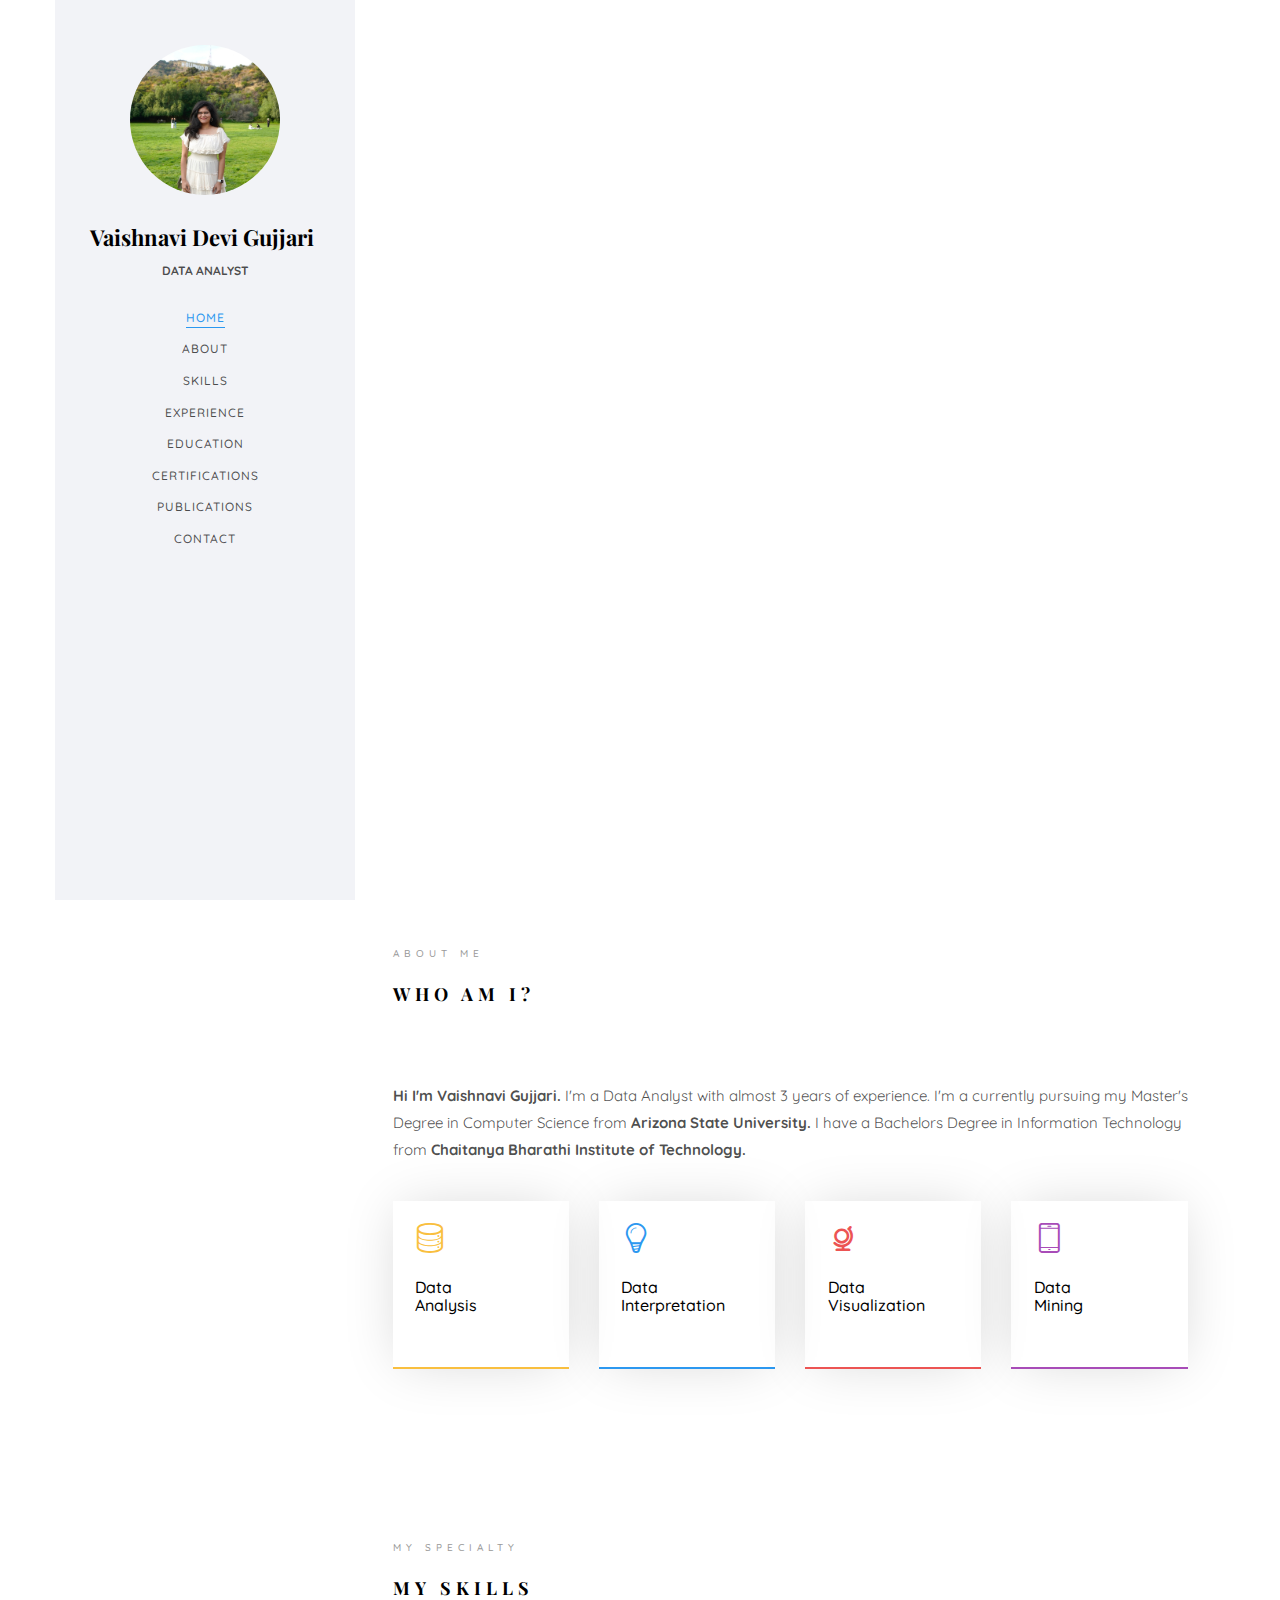
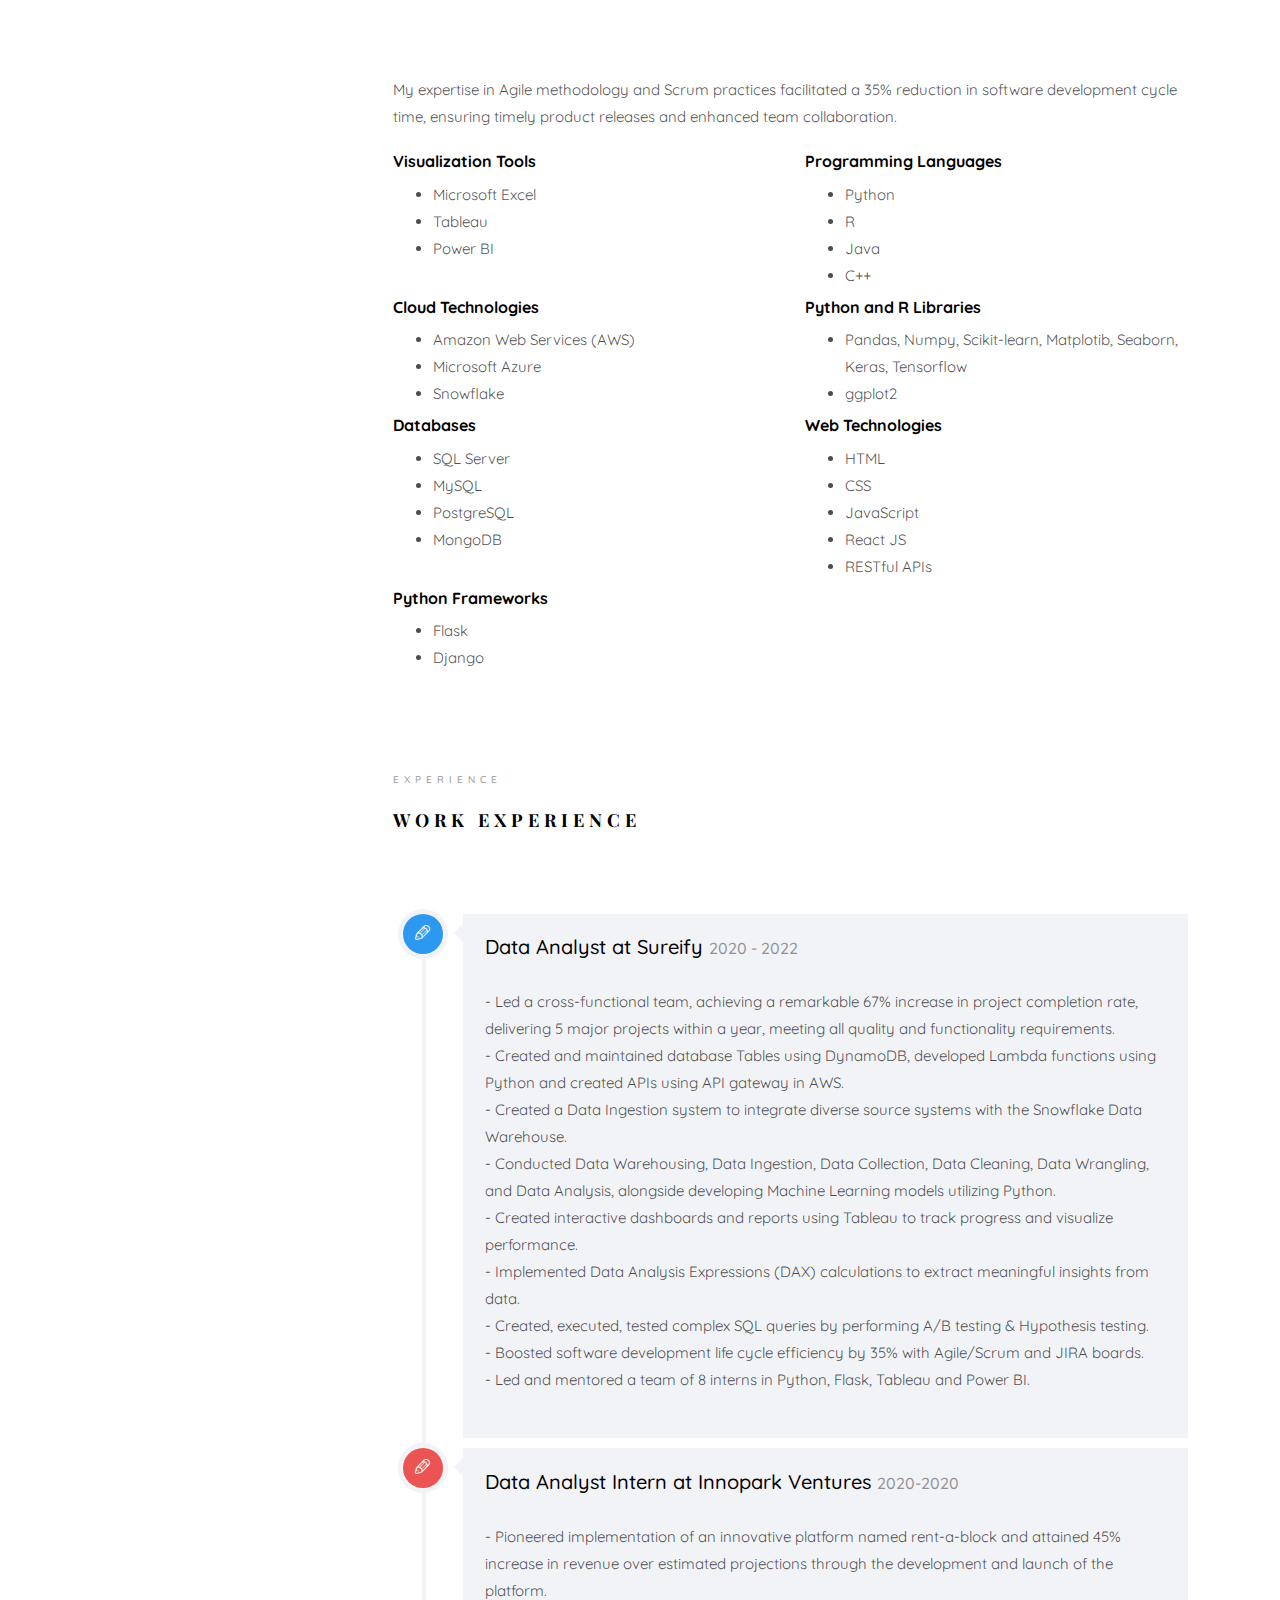
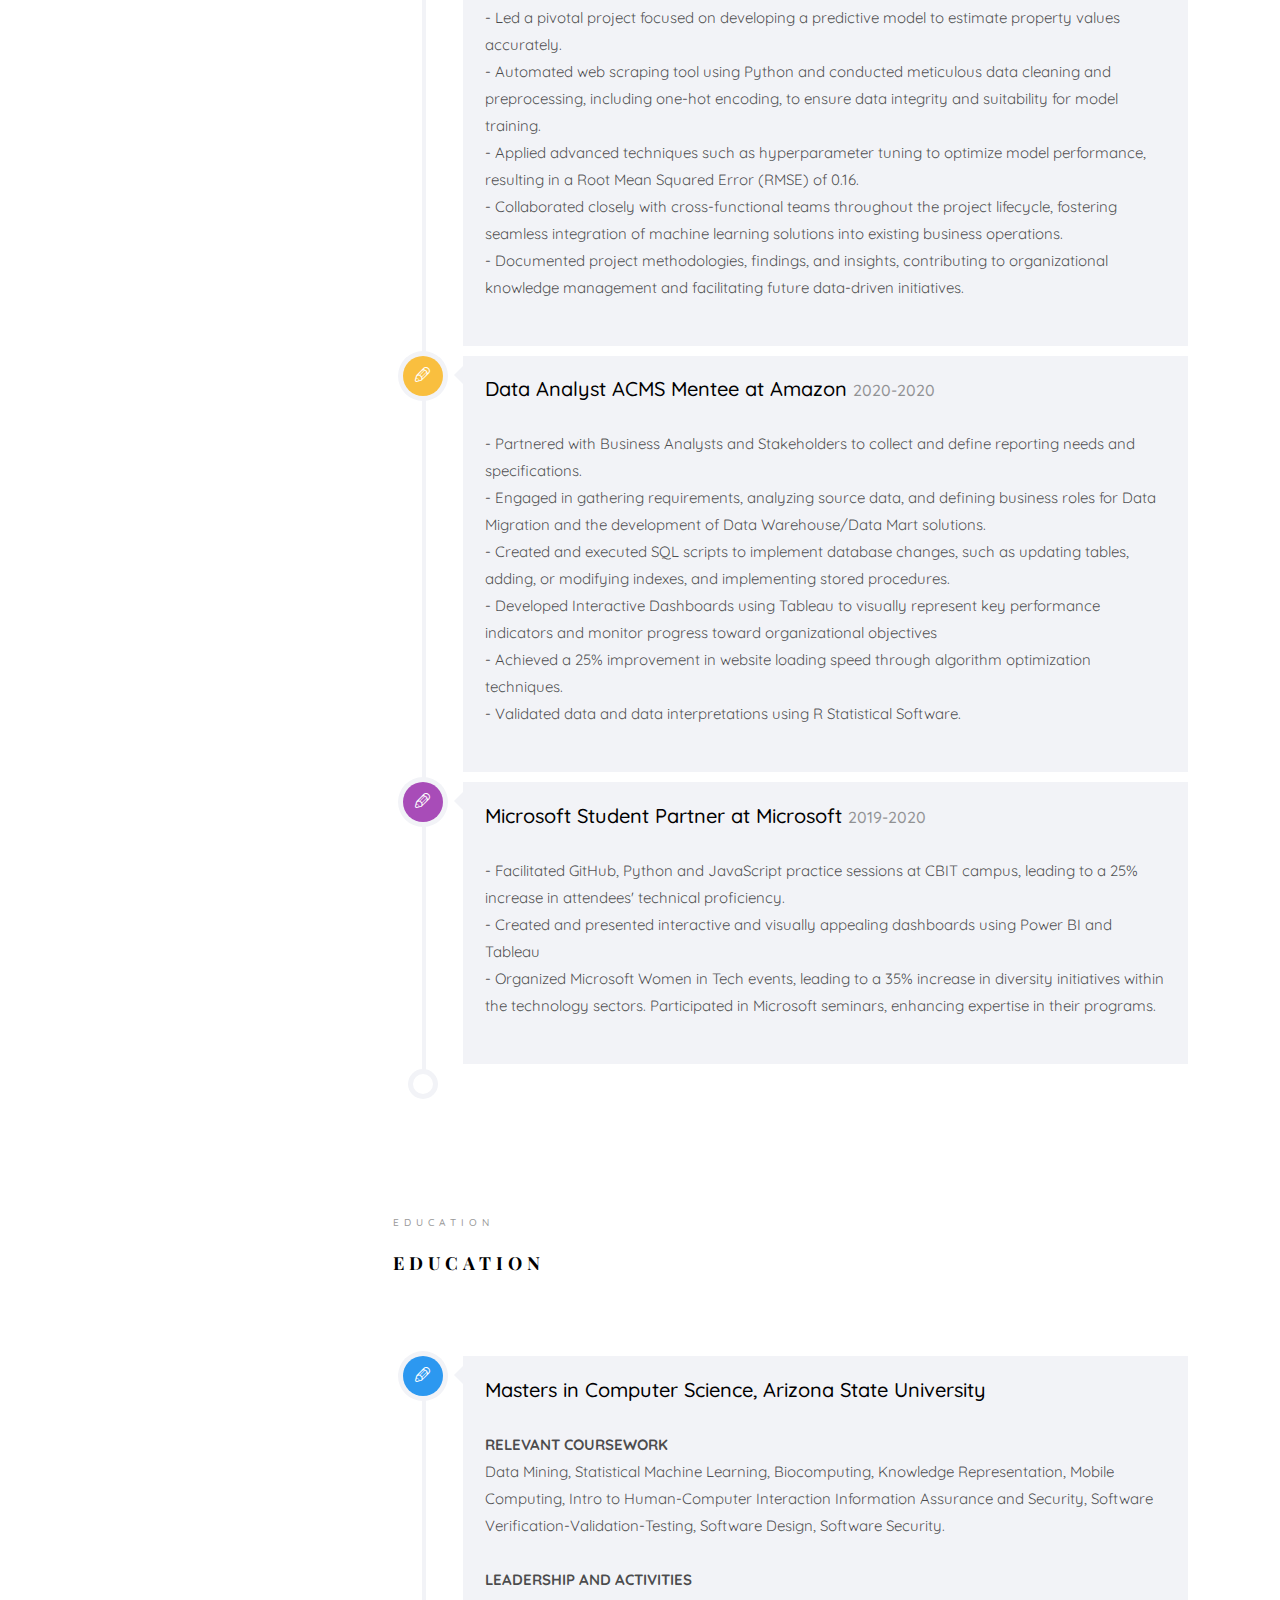
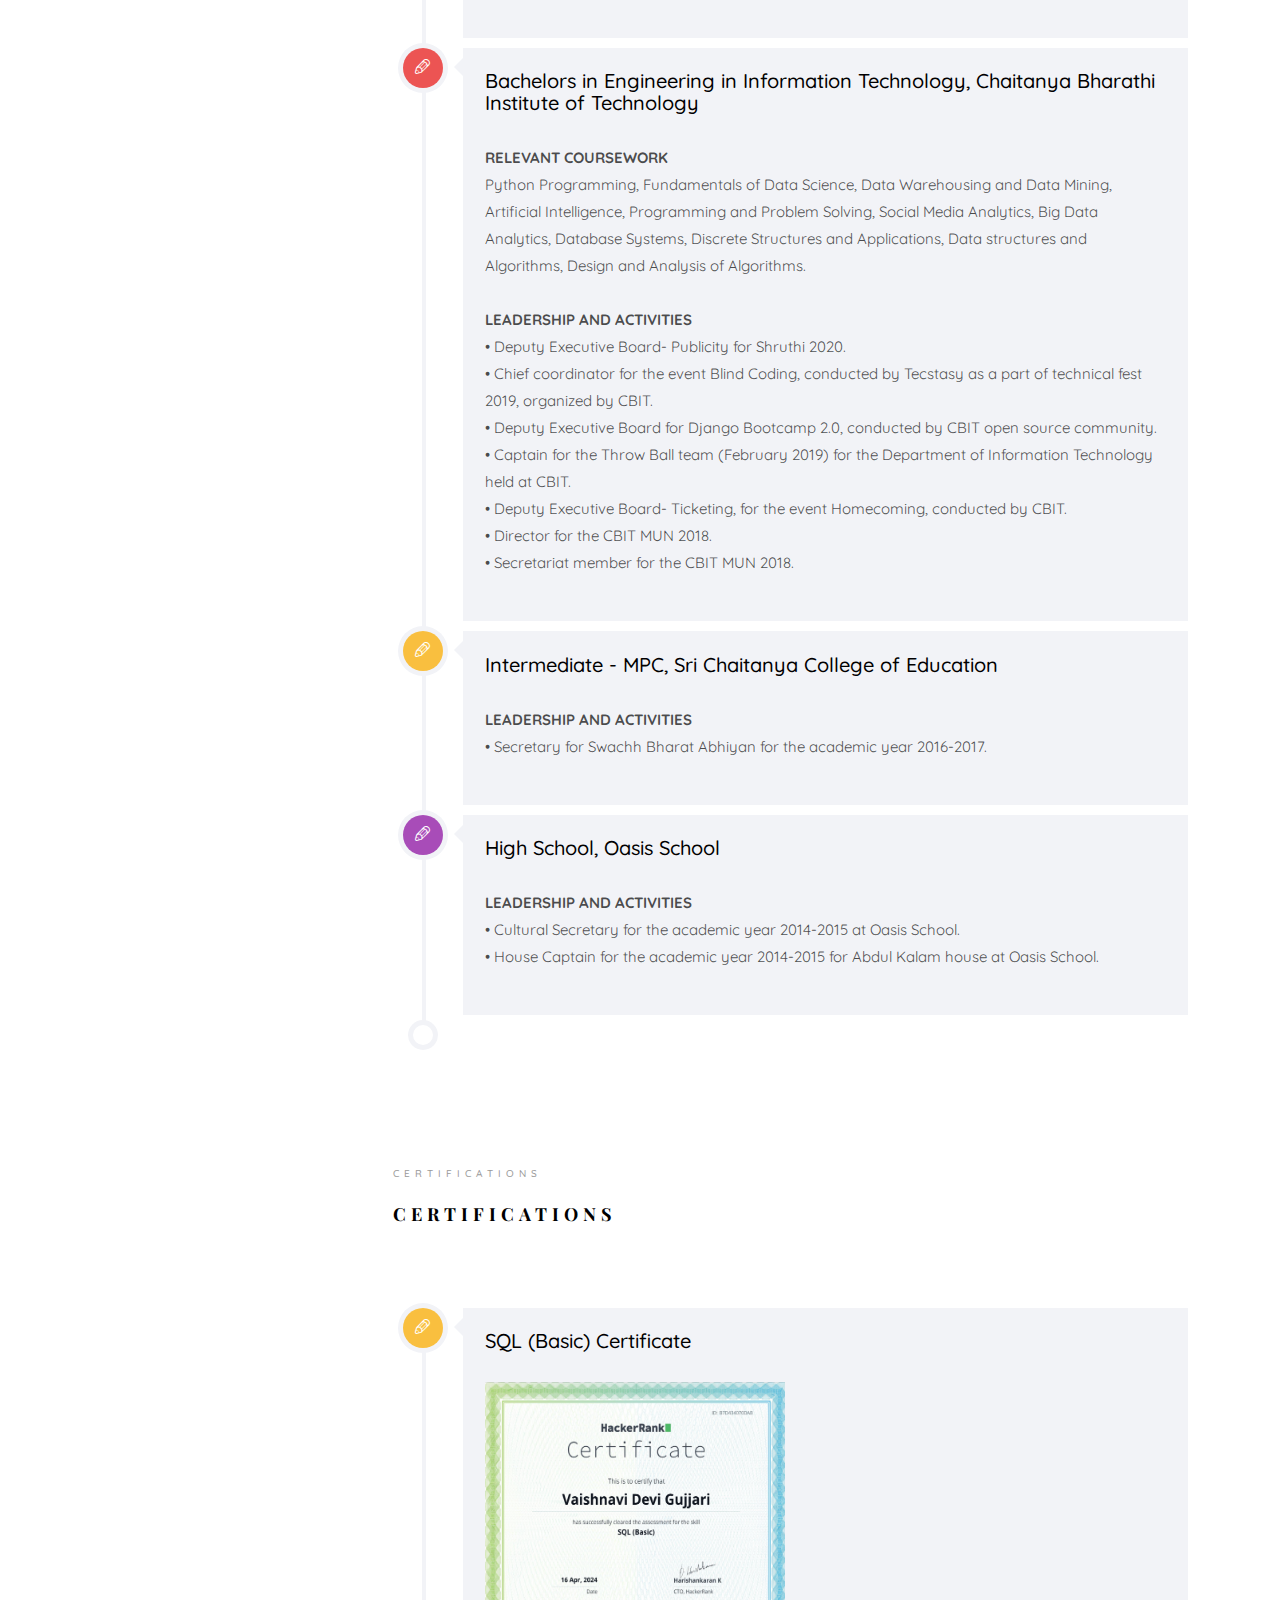
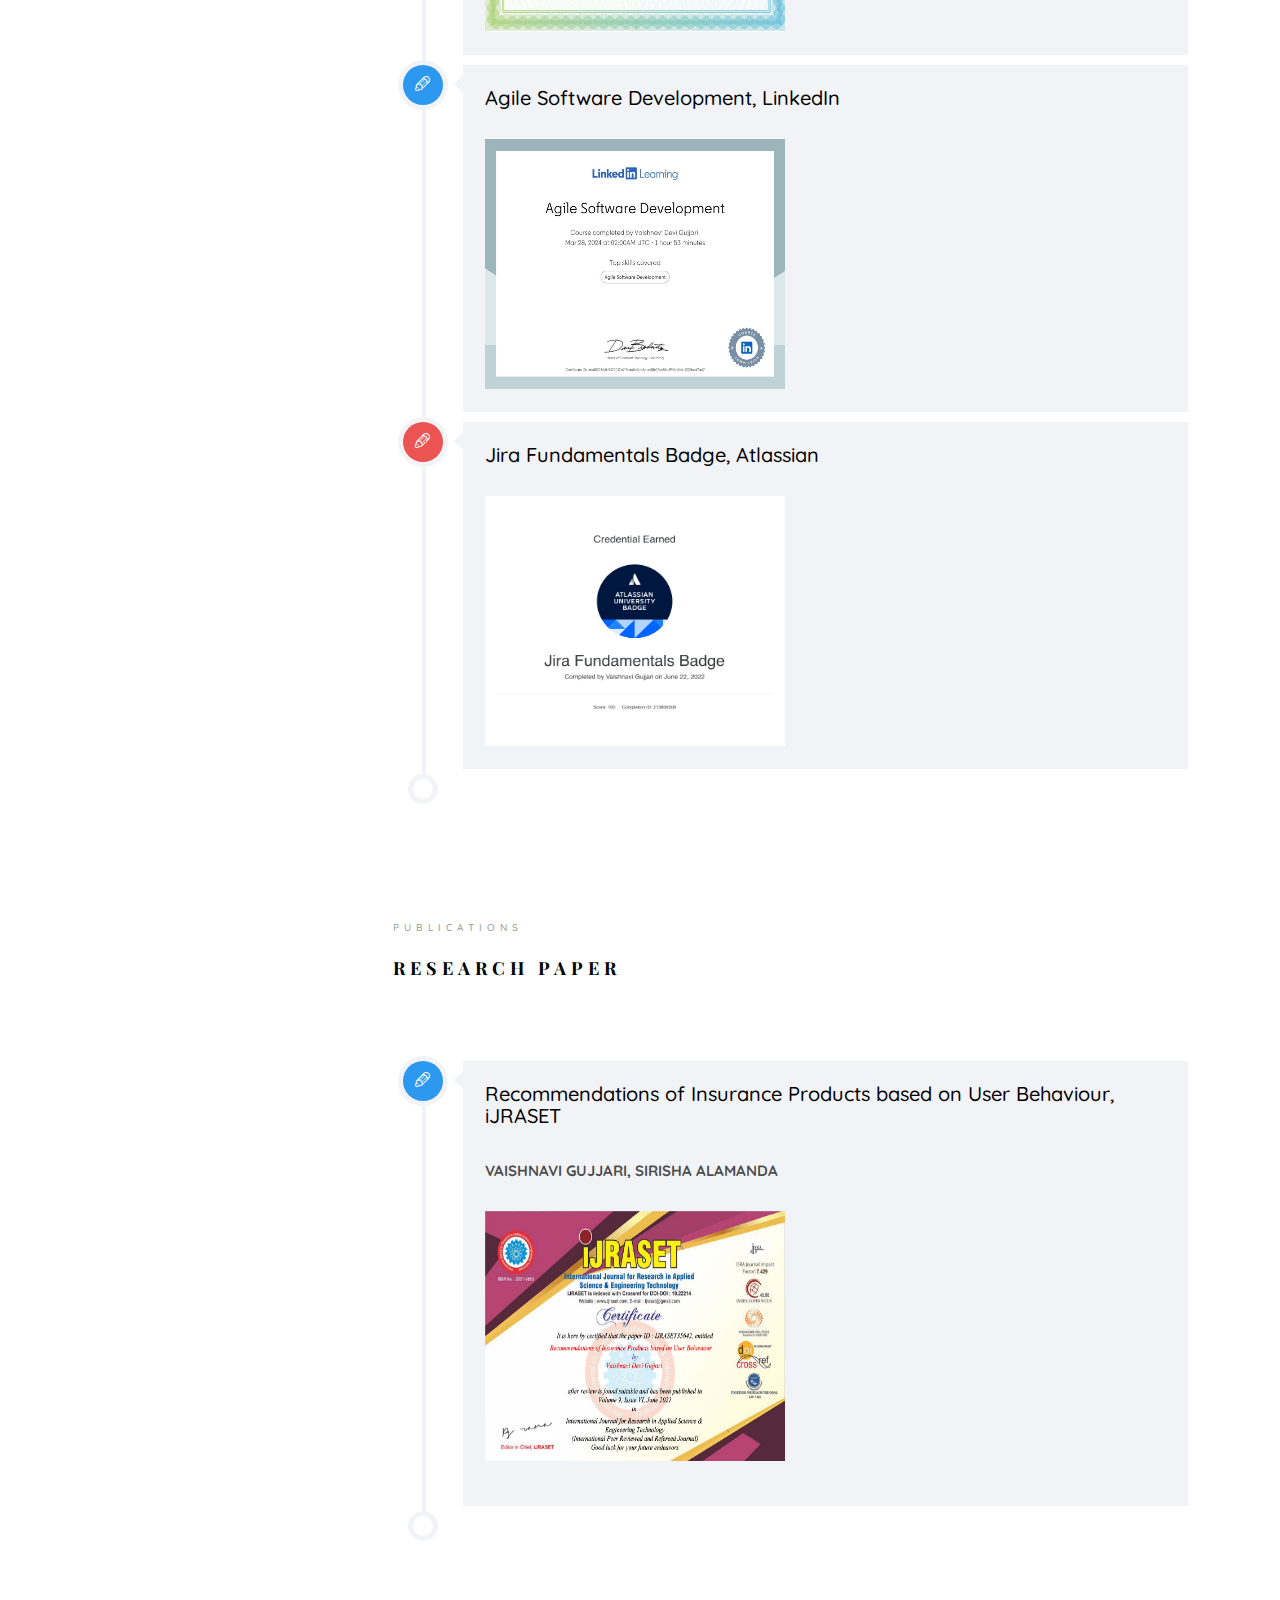
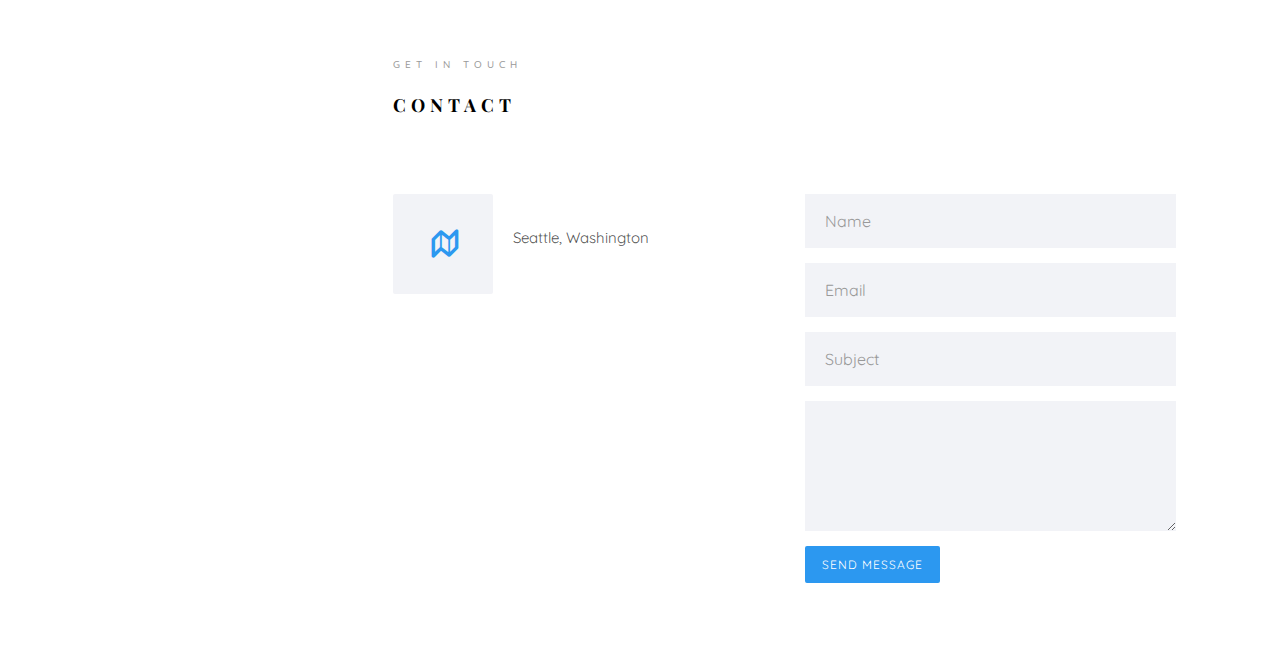
==== templates/index.html @ 1dde28aa "latest commit" ====
<!DOCTYPE HTML>
<html>
	<head>
	<meta charset="utf-8">
	<meta http-equiv="X-UA-Compatible" content="IE=edge">
	<title>Vaishnavi Gujjari</title>
	<meta name="viewport" content="width=device-width, initial-scale=1">
	<meta name="description" content="" />
	<meta name="keywords" content="" />
	<meta name="author" content="" />

  <!-- Facebook and Twitter integration -->
	<meta property="og:title" content=""/>
	<meta property="og:image" content=""/>
	<meta property="og:url" content=""/>
	<meta property="og:site_name" content=""/>
	<meta property="og:description" content=""/>
	<meta name="twitter:title" content="" />
	<meta name="twitter:image" content="" />
	<meta name="twitter:url" content="" />
	<meta name="twitter:card" content="" />

	<!-- Place favicon.ico and apple-touch-icon.png in the root directory -->
	<link rel="shortcut icon" href="favicon.ico">

	<link href="https://fonts.googleapis.com/css?family=Quicksand:300,400,500,700" rel="stylesheet">
	<link href="https://fonts.googleapis.com/css?family=Playfair+Display:400,400i,700" rel="stylesheet">
	
	<!-- Animate.css -->
	<link rel="stylesheet" href="../static/css/animate.css">
	<!-- Icomoon Icon Fonts-->
	<link rel="stylesheet" href="../static/css/icomoon.css">
	<!-- Bootstrap  -->
	<link rel="stylesheet" href="../static/css/bootstrap.css">
	<!-- Flexslider  -->
	<link rel="stylesheet" href="../static/css/flexslider.css">
	<!-- Flaticons  -->
	<link rel="stylesheet" href="../static/fonts/flaticon/font/flaticon.css">
	<!-- Owl Carousel -->
	<link rel="stylesheet" href="../static/css/owl.carousel.min.css">
	<link rel="stylesheet" href="../static/css/owl.theme.default.min.css">
	<!-- Theme style  -->
	<link rel="stylesheet" href="../static/css/style.css">

	<!-- Modernizr JS -->
	<script src="../static/js/modernizr-2.6.2.min.js"></script>
	<!-- FOR IE9 below -->
	<!--[if lt IE 9]>
	<script src="js/respond.min.js"></script>
	<![endif]-->

	</head>

	<body>
	<div id="colorlib-page">
		<div class="container-wrap">
		<a href="#" class="js-colorlib-nav-toggle colorlib-nav-toggle" 
		data-toggle="collapse" data-target="#navbar" aria-expanded="false" 
		aria-controls="navbar"><i></i></a>
		<aside id="colorlib-aside" role="complementary" class="border js-fullheight">
			<div class="text-center">
				<div class="author-img" style="background-image: url(../static/images/about.jpg);"></div>
				<h1 id="colorlib-logo"><a href="index.html">Vaishnavi Devi Gujjari</a></h1>
				<span class="position"><strong>Data Analyst</strong></span>
			</div>
			<nav id="colorlib-main-menu" role="navigation" class="navbar">
				<div id="navbar" class="collapse">
					<ul>
						<li class="active"><a href="#" data-nav-section="home">Home</a></li>
						<li><a href="#" data-nav-section="about">About</a></li>
						<li><a href="#" data-nav-section="skills">Skills</a></li>
						<li><a href="#" data-nav-section="experience">Experience</a></li>
						<li><a href="#" data-nav-section="education">Education</a></li>
						<li><a href="#" data-nav-section="certifications">Certifications</a></li>
						<li><a href="#" data-nav-section="publications">Publications</a></li>
						<!-- <li><a href="#" data-nav-section="work">Work</a></li> -->
						<!-- <li><a href="#" data-nav-section="blog">Blog</a></li> -->
						<li><a href="#" data-nav-section="contact">Contact</a></li>
					</ul>
				</div>
			</nav>

		</aside>

		<div id="colorlib-main">


			<section id="colorlib-hero" class="js-fullheight" data-section="home">				
				<div class="flexslider js-fullheight">
					<ul class="slides">
				   	<li >
				   		<div class="overlay"></div>
				   		<div class="container-fluid">
				   			<div class="row" >
								<div class="col-md-12 col-sm-12 col-xs-12 js-fullheight slider-text">				   				
									<div class="slider-text-inner js-fullheight" >
										<!-- style="background-image: url(../static/images/img_bg_1.jpg);" -->
					   					<div class="desc" >
						   					<h1>Hi, I'm Vaishnavi</h1>
						   					<h2>Agile Enthusiast | Proficient in Python & JavaScript Libraries | 
												Masters student in Computer Science | Data Analyst | 
												Business Analyst | Data Engineer
											</h2>
											<p>
												<a href="../static/file/Vaishnavi D Gujjari.pdf" 
												download="../static/file/Vaishnavi D Gujjari.pdf" 
												class="btn btn-primary btn-learn">
												Download CV 
												<i class="icon-download4">
												</i>
											</a>
										</p>
									</div>
					   			</div>
					   		</div>
					   	</div>
				   		</div>
				   	</li>
				  	</ul>
			  	</div>
			</section>


			<section class="colorlib-about" data-section="about">
				<div class="colorlib-narrow-content">
					<div class="row">
						<div class="col-md-12">
							<div class="row row-bottom-padded-sm">
								<div class="col-md-12">
									<div class="about-desc">
										<span class="heading-meta">About Me</span>
										<h2 class="colorlib-heading">Who Am I?</h2>
										<p><strong>Hi I'm Vaishnavi Gujjari.</strong> 
											I'm a Data Analyst with almost 3 years of experience. I'm a currently pursuing my
											Master's Degree in Computer Science from <strong>Arizona State University.</strong>
											I have a Bachelors Degree in Information Technology from 
											<strong>Chaitanya Bharathi Institute of Technology.</strong>
										</p>
										<p>
											
										</p>
									</div>
								</div>
							</div>
							<div class="row">
								<div class="col-md-3  ">
									<div class="services color-3">
										<span class="icon2"><i class="icon-data"></i></span>
										<h3>Data <br/>Analysis</h3>
									</div>
								</div>
								<div class="col-md-3  " >
									<div class="services color-1">
										<span class="icon2"><i class="icon-bulb"></i></span>
										<h3>Data Interpretation</h3>
									</div>
								</div>
								<div class="col-md-3  ">
									<div class="services color-2">
										<span class="icon2"><i class="icon-globe-outline"></i></span>
										<h3>Data Visualization</h3>
									</div>
								</div>
								<div class="col-md-3  ">
									<div class="services color-4">
										<span class="icon2"><i class="icon-phone3"></i></span>
										<h3>Data <br/> Mining</h3>
									</div>
								</div>
							</div>
						</div>
					</div>
				</div>
			</section>


			<!-- <section class="colorlib-services" data-section="services">
				<div class="colorlib-narrow-content">
					<div class="row">
						<div class="col-md-6 col-md-offset-3 col-md-pull-3  " >
							<span class="heading-meta">What I do?</span>
							<h2 class="colorlib-heading">Exploring my expertise</h2>
						</div>
					</div>
					<div class="row row-pt-md">
						<div class="col-md-4 text-center  ">
							<div class="services color-1">
								<span class="icon">
									<i class="icon-bulb"></i>
								</span>
								<div class="desc">
									<h3>Innovative Ideas</h3>
									<p>Separated they live in Bookmarksgrove right at the coast of the Semantics</p>
								</div>
							</div>
						</div>
						<div class="col-md-4 text-center  ">
							<div class="services color-2">
								<span class="icon">
									<i class="icon-data"></i>
								</span>
								<div class="desc">
									<h3>Software</h3>
									<p>Separated they live in Bookmarksgrove right at the coast of the Semantics</p>
								</div>
							</div>
						</div>
						<div class="col-md-4 text-center  ">
							<div class="services color-3">
								<span class="icon">
									<i class="icon-phone3"></i>
								</span>
								<div class="desc">
									<h3>Application</h3>
									<p>Separated they live in Bookmarksgrove right at the coast of the Semantics</p>
								</div>
							</div>
						</div>
						<div class="col-md-4 text-center  ">
							<div class="services color-4">
								<span class="icon">
									<i class="icon-layers2"></i>
								</span>
								<div class="desc">
									<h3>Graphic Design</h3>
									<p>Separated they live in Bookmarksgrove right at the coast of the Semantics</p>
								</div>
							</div>
						</div>
						<div class="col-md-4 text-center  ">
							<div class="services color-5">
								<span class="icon">
									<i class="icon-data"></i>
								</span>
								<div class="desc">
									<h3>Software</h3>
									<p>Separated they live in Bookmarksgrove right at the coast of the Semantics</p>
								</div>
							</div>
						</div>
						<div class="col-md-4 text-center  ">
							<div class="services color-6">
								<span class="icon">
									<i class="icon-phone3"></i>
								</span>
								<div class="desc">
									<h3>Application</h3>
									<p>Separated they live in Bookmarksgrove right at the coast of the Semantics</p>
								</div>
							</div>
						</div>
					</div>
				</div>
			</section> -->


			<section class="colorlib-skills" data-section="skills">
				<div class="colorlib-narrow-content">
					<div class="row">
						<div class="col-md-6 col-md-offset-3 col-md-pull-3  " >
							<span class="heading-meta">My Specialty</span>
							<h2 class="colorlib-heading  ">My Skills</h2>
						</div>
					</div>
					<div class="row">
						<div class="col-md-12  " >
							<p>
								My expertise in Agile methodology and Scrum practices facilitated a 35% 
								reduction in software development cycle time, ensuring timely product 
								releases and enhanced team collaboration.
							</p>
						</div>
						<div class="col-md-6  " >
							<div class="progress-wrap">
								<h3><strong>Visualization Tools</strong></h3>
								<ul>
									<li>Microsoft Excel</li>
									<li>Tableau</li>
									<li>Power BI</li>
								</ul>
							</div>
						</div>
						<div class="col-md-6  " >
							<div class="progress-wrap">
								<h3><strong>Programming Languages</strong></h3>
								<ul>
									<li>Python</li>
									<li>R</li>
									<li>Java</li>
									<li>C++</li>
								</ul>
							</div>
						</div>
						<div class="col-md-6  ">
							<div class="progress-wrap">
								<h3><strong>Cloud Technologies</strong></h3>
								<ul>
									<li>Amazon Web Services (AWS)</li>
									<li>Microsoft Azure</li>
									<li>Snowflake</li>
								</ul>
							</div>
						</div>
						<div class="col-md-6  " >
							<div class="progress-wrap">
								<h3><strong>Python and R Libraries</strong></h3>
								<ul>
									<li>Pandas, Numpy, Scikit-learn, Matplotib, Seaborn, Keras, Tensorflow</li>
									<li>ggplot2</li>
								</ul>
							</div>
						</div>
						<div class="col-md-6  " >
							<div class="progress-wrap">
								<h3><strong>Databases</strong></h3>
								<ul>
									<li>SQL Server</li>
									<li>MySQL</li>
									<li>PostgreSQL</li>
									<li>MongoDB</li>
								</ul>
							</div>
						</div>
						
						<div class="col-md-6  " >
							<div class="progress-wrap">
								<h3><strong>Web Technologies</strong></h3>
								<ul>
									<li>HTML</li>
									<li>CSS</li>
									<li>JavaScript</li>
									<li>React JS</li>
									<li>RESTful APIs</li>
								</ul>
							</div>
						</div>
						<div class="col-md-6  " >
							<div class="progress-wrap">
								<h3><strong>Python Frameworks</strong></h3>
								<ul>
									<li>Flask</li>
									<li>Django</li>
								</ul>
							</div>
						</div>
					</div>
				</div>
			</section>

			<!-- Accordian Education -->
			<!-- <section class="colorlib-education" data-section="education">
				<div class="colorlib-narrow-content">
					<div class="row">
						<div class="col-md-6 col-md-offset-3 col-md-pull-3  " >
							<span class="heading-meta">Education</span>
							<h2 class="colorlib-heading  ">Education</h2>
						</div>
					</div>
					<div class="row">
						<div class="col-md-12  " >
							<div class="fancy-collapse-panel">
								<div class="panel-group" id="accordion" role="tablist" aria-multiselectable="true">
									<div class="panel panel-default">
									    <div class="panel-heading" role="tab" id="headingOne">
									        <h4 class="panel-title">
									            <a data-toggle="collapse" data-parent="#accordion" 
												href="#collapseOne" aria-expanded="true" 
												aria-controls="collapseOne">
												<strong>
													Master Degree in Computer Science 
													
												</strong>
									            </a>
									        </h4>
									    </div>
									    <div id="collapseOne" class="panel-collapse collapse in" 
										role="tabpanel" aria-labelledby="headingOne">
									         <div class="panel-body">
												<h4>Arizona State University</h4>
									            <div class="row">
													
										      		<div class="col-md-6">
										      			<p>
															Relevant Coursework:
															Data Mining, Statistical Machine Learning, Biocomputing, 
															Knowledge Representation, Mobile Computing, Intro to Human-Computer 
															Interaction Information Assurance and Security, Software 
															Verification-Validation-Testing Software Design, Software Security.
														</p>
										      		</div>
										      		<div class="col-md-6">
										      			<p>
															Separated they live in Bookmarksgrove right at 
															the coast of the Semantics, a large language ocean.
														</p>
										      		</div>
										      	</div>
									         </div>
									    </div>
									</div>
									<div class="panel panel-default">
									    <div class="panel-heading" role="tab" id="headingTwo">
									        <h4 class="panel-title">
									            <a class="collapsed" data-toggle="collapse" 
												data-parent="#accordion" href="#collapseTwo"
												 aria-expanded="false" aria-controls="collapseTwo">
												 Bachelor Degree of Computer Science
									            </a>
									        </h4>
									    </div>
									    <div id="collapseTwo" class="panel-collapse collapse" 
										role="tabpanel" aria-labelledby="headingTwo">
									        <div class="panel-body">
									            <p>Far far away, behind the word <strong>mountains</strong>, 
													far from the countries Vokalia and Consonantia, there live 
													the blind texts. Separated they live in Bookmarksgrove right 
													at the coast of the Semantics, a large language ocean.
												</p>
													<ul>
														<li>Separated they live in Bookmarksgrove right</li>
														<li>Separated they live in Bookmarksgrove right</li>
													</ul>
									        </div>
									    </div>
									</div>
									<div class="panel panel-default">
									    <div class="panel-heading" role="tab" id="headingThree">
									        <h4 class="panel-title">
									            <a class="collapsed" data-toggle="collapse" data-parent="#accordion" href="#collapseThree" aria-expanded="false" aria-controls="collapseThree">Diploma in Information Technology
									            </a>
									        </h4>
									    </div>
									    <div id="collapseThree" class="panel-collapse collapse" role="tabpanel" aria-labelledby="headingThree">
									        <div class="panel-body">
									            <p>Far far away, behind the word <strong>mountains</strong>, far from the countries Vokalia and Consonantia, there live the blind texts. Separated they live in Bookmarksgrove right at the coast of the Semantics, a large language ocean.</p>	
									        </div>
									    </div>
									</div>

									<div class="panel panel-default">
									    <div class="panel-heading" role="tab" id="headingFour">
									        <h4 class="panel-title">
									            <a class="collapsed" data-toggle="collapse" data-parent="#accordion" href="#collapseFour" aria-expanded="false" aria-controls="collapseFour">Diploma in Information Technology
									            </a>
									        </h4>
									    </div>
									    <div id="collapseFour" class="panel-collapse collapse" role="tabpanel" aria-labelledby="headingFour">
									        <div class="panel-body">
									            <p>Far far away, behind the word <strong>mountains</strong>, far from the countries Vokalia and Consonantia, there live the blind texts. Separated they live in Bookmarksgrove right at the coast of the Semantics, a large language ocean.</p>	
									        </div>
									    </div>
									</div>

									<div class="panel panel-default">
									    <div class="panel-heading" role="tab" id="headingFive">
									        <h4 class="panel-title">
									            <a class="collapsed" data-toggle="collapse" data-parent="#accordion" href="#collapseFive" aria-expanded="false" aria-controls="collapseFive">High School Secondary Education
									            </a>
									        </h4>
									    </div>
									    <div id="collapseFive" class="panel-collapse collapse" role="tabpanel" aria-labelledby="headingFive">
									        <div class="panel-body">
									            <p>Far far away, behind the word <strong>mountains</strong>, far from the countries Vokalia and Consonantia, there live the blind texts. Separated they live in Bookmarksgrove right at the coast of the Semantics, a large language ocean.</p>	
									        </div>
									    </div>
									</div>
								</div>
							</div>
						</div>
					</div>
				</div>
			</section> -->

			<section class="colorlib-experience" data-section="experience">
				<div class="colorlib-narrow-content">
					<div class="row">
						<div class="col-md-6 col-md-offset-3 col-md-pull-3  " >
							<span class="heading-meta">Experience</span>
							<h2 class="colorlib-heading  ">Work Experience</h2>
						</div>
					</div>
					<div class="row">
						<div class="col-md-12">
				         <div class="timeline-centered">
					         <article class="timeline-entry  " >
					            <div class="timeline-entry-inner">

					               <div class="timeline-icon color-1">
					                  <i class="icon-pen2"></i>
					               </div>

					               <div class="timeline-label">
					                  <h2>Data Analyst at Sureify <span>2020 - 2022</span></h2>
									  <p>
										-	Led a cross-functional team, achieving a remarkable 67% increase in 
										project completion rate, delivering 5 major projects within a year, meeting 
										all quality and functionality requirements.
										<br/>
										-	Created and maintained database Tables using DynamoDB, developed Lambda 
										functions using Python and created APIs using API gateway in AWS.
										<br/>
										-	Created a Data Ingestion system to integrate diverse source systems with 
										the Snowflake Data Warehouse.
										<br/>
										-	Conducted Data Warehousing, Data Ingestion, Data Collection, Data Cleaning, 
										Data Wrangling, and Data Analysis, alongside developing Machine Learning models 
										utilizing Python.
										<br/>
										-	Created interactive dashboards and reports using Tableau to track progress 
										and visualize performance.
										<br/>
										-	Implemented Data Analysis Expressions (DAX) calculations to extract meaningful insights from data.
										<br/>
										-	Created, executed, tested complex SQL queries by performing A/B testing & Hypothesis testing.
										<br/>
										-	Boosted software development life cycle efficiency by 35% with Agile/Scrum and 
										JIRA boards.
										<br/>
										-	Led and mentored a team of 8 interns in Python, Flask, Tableau and Power BI. 

									  </p>
					               </div>
					            </div>
					         </article>


					         <article class="timeline-entry  " >
					            <div class="timeline-entry-inner">
					               <div class="timeline-icon color-2">
					                  <i class="icon-pen2"></i>
					               </div>
					               <div class="timeline-label">
					               	<h2>Data Analyst Intern at Innopark Ventures <span>2020-2020</span></h2>
									<p>
										-	Pioneered implementation of an innovative platform named rent-a-block and 
										attained 45% increase in revenue over estimated projections through the development 
										and launch of the platform.
										<br/>
										-	Led a pivotal project focused on developing a predictive model to estimate 
										property values accurately. 
										<br/>
										-	Automated web scraping tool using Python and conducted meticulous data cleaning 
										and preprocessing, including one-hot encoding, to ensure data integrity and 
										suitability for model training.
										<br/>
										-	Applied advanced techniques such as hyperparameter tuning to optimize model 
										performance, resulting in a Root Mean Squared Error (RMSE) of 0.16.
										<br/>
										-	Collaborated closely with cross-functional teams throughout the project 
										lifecycle, fostering seamless integration of machine learning solutions into 
										existing business operations.
										<br/>
										-	Documented project methodologies, findings, and insights, contributing to 
										organizational knowledge management and facilitating future data-driven initiatives.										
									</p>					               
									</div>
					            </div>
					         </article>

					         <article class="timeline-entry  " >
					            <div class="timeline-entry-inner">
					               <div class="timeline-icon color-3">
					                  <i class="icon-pen2"></i>
					               </div>
					               <div class="timeline-label">
					               	<h2>Data Analyst ACMS Mentee at Amazon <span>2020-2020</span></h2>
					               <p>
									-	Partnered with Business Analysts and Stakeholders to collect and define 
									reporting needs and specifications.
									<br/>
									-	Engaged in gathering requirements, analyzing source data, and defining 
									business roles for Data Migration and the development of Data Warehouse/Data 
									Mart solutions.
									<br/>
									-	Created and executed SQL scripts to implement database changes, such as 
									updating tables, adding, or modifying indexes, and implementing stored 
									procedures.
									<br/>
									-	Developed Interactive Dashboards using Tableau to visually represent key 
									performance indicators and monitor progress toward organizational objectives
									<br/>
									-	Achieved a 25% improvement in website loading speed through algorithm 
									optimization techniques.
									<br/>
									-	Validated data and data interpretations using R Statistical Software.									
								   </p>
									</div>
					            </div>
					         </article>

					         <article class="timeline-entry  " >
					            <div class="timeline-entry-inner">
					               <div class="timeline-icon color-4">
					                  <i class="icon-pen2"></i>
					               </div>
					               <div class="timeline-label">
					               	<h2>Microsoft Student Partner at Microsoft <span>2019-2020</span></h2>
									<p>
										-	Facilitated GitHub, Python and JavaScript practice sessions at CBIT campus, leading to a 25% increase in attendees' technical proficiency. 
										<br/>
										-	Created and presented interactive and visually appealing dashboards using Power BI and Tableau
										<br/>
										-	Organized Microsoft Women in Tech events, leading to a 35% increase in diversity initiatives within the technology sectors.  Participated in Microsoft seminars, enhancing expertise in their programs.

									</p>
								</div>
					            </div>
					         </article>

					         <!-- <article class="timeline-entry  " >
					            <div class="timeline-entry-inner">
					               <div class="timeline-icon color-5">
					                  <i class="icon-pen2"></i>
					               </div>
					               <div class="timeline-label">
					               	<h2><a href="#">UI/UX Designer at Envato</a> <span>2017-2018</span></h2>
					                  <p>Even the all-powerful Pointing has no control about the blind texts it is an almost unorthographic life One day however a small line of blind text by the name of Lorem Ipsum decided to leave for the far World of Grammar.</p>
					               </div>
					            </div>
					         </article> -->

					         <article class="timeline-entry begin  " >
					            <div class="timeline-entry-inner">
					               <div class="timeline-icon color-none">
					               </div>
					            </div>
					         </article>
					      </div>
					   </div>
				   </div>
				</div>
			</section>


			<section class="colorlib-experience" data-section="education">
				<div class="colorlib-narrow-content">
					<div class="row">
						<div class="col-md-6 col-md-offset-3 col-md-pull-3  " >
							<span class="heading-meta">Education</span>
							<h2 class="colorlib-heading  ">Education</h2>
						</div>
					</div>
					<div class="row">
						<div class="col-md-12">
				         <div class="timeline-centered">
					         <article class="timeline-entry  " >
					            <div class="timeline-entry-inner">

					               <div class="timeline-icon color-1">
					                  <i class="icon-pen2"></i>
					               </div>

					               <div class="timeline-label">
					                  <h2>Masters in Computer Science, Arizona State University</h2>
					                  <p>
										<strong>RELEVANT COURSEWORK</strong>
										<br/>
										Data Mining, Statistical Machine Learning, Biocomputing, 
										Knowledge Representation, Mobile Computing, Intro to Human-Computer Interaction 
										Information Assurance and Security, Software Verification-Validation-Testing, 
										Software Design, Software Security.
										<br/>
										<br/>
										<strong>LEADERSHIP AND ACTIVITIES</strong>
										<br/>
									  </p>
					               </div>
					            </div>
					         </article>


					         <article class="timeline-entry  ">
					            <div class="timeline-entry-inner">
					               <div class="timeline-icon color-2">
					                  <i class="icon-pen2"></i>
					               </div>
					               <div class="timeline-label">
					               	<h2>Bachelors in Engineering in Information Technology, Chaitanya Bharathi Institute of Technology</h2>
					                  <p>
										<strong>RELEVANT COURSEWORK</strong>
										<br/>
										Python Programming, Fundamentals of Data Science, Data Warehousing and Data Mining, 
										Artificial Intelligence, Programming and Problem Solving, Social Media Analytics, 
										Big Data Analytics, Database Systems, Discrete Structures and Applications, 
										Data structures and Algorithms, Design and Analysis of Algorithms.
										<br/><br/>
										<strong>LEADERSHIP AND ACTIVITIES</strong>
										<br/>
										• Deputy Executive Board- Publicity for Shruthi 2020.
										<br/>
										• Chief coordinator for the event Blind Coding, conducted by Tecstasy as a part of technical fest 2019,
										organized by CBIT.
										<br/>
										• Deputy Executive Board for Django Bootcamp 2.0, conducted by CBIT open source community.
										<br/>
										• Captain for the Throw Ball team (February 2019) for the Department of Information Technology held
										at CBIT.
										<br/>
										• Deputy Executive Board- Ticketing, for the event Homecoming, conducted by CBIT.
										<br/>
										• Director for the CBIT MUN 2018.
										<br/>
										• Secretariat member for the CBIT MUN 2018.
									  </p>
					               </div>
					            </div>
					         </article>

					         <article class="timeline-entry  ">
					            <div class="timeline-entry-inner">
					               <div class="timeline-icon color-3">
					                  <i class="icon-pen2"></i>
					               </div>
					               <div class="timeline-label">
					               	<h2>Intermediate - MPC, Sri Chaitanya College of Education</h2>
					                  <p>
										<strong>LEADERSHIP AND ACTIVITIES</strong>
										<br/>
										• Secretary for Swachh Bharat Abhiyan for the academic year 2016-2017.
									  </p>
					               </div>
					            </div>
					         </article>

					         <article class="timeline-entry  ">
					            <div class="timeline-entry-inner">
					               <div class="timeline-icon color-4">
					                  <i class="icon-pen2"></i>
					               </div>
					               <div class="timeline-label">
					               	<h2>High School, Oasis School</h2>
					                  <p>
										<strong>LEADERSHIP AND ACTIVITIES</strong>
										<br/>
										• Cultural Secretary for the academic year 2014-2015 at Oasis School.
										<br/>
										• House Captain for the academic year 2014-2015 for Abdul Kalam house at Oasis School.
									  </p>
					               </div>
					            </div>
					         </article>

					         <!-- <article class="timeline-entry  " >
					            <div class="timeline-entry-inner">
					               <div class="timeline-icon color-5">
					                  <i class="icon-pen2"></i>
					               </div>
					               <div class="timeline-label">
					               	<h2></h2>
					                  <p>Even the all-powerful Pointing has no control about the blind texts it is an almost unorthographic life One day however a small line of blind text by the name of Lorem Ipsum decided to leave for the far World of Grammar.</p>
					               </div>
					            </div>
					         </article> -->

					         <article class="timeline-entry begin  " >
					            <div class="timeline-entry-inner">
					               <div class="timeline-icon color-none">
					               </div>
					            </div>
					         </article>
					      </div>
					   </div>
				   </div>
				</div>
			</section>


			<section class="colorlib-experience" data-section="certifications">
				<div class="colorlib-narrow-content">
					<div class="row">
						<div class="col-md-6 col-md-offset-3 col-md-pull-3  " >
							<span class="heading-meta">Certifications</span>
							<h2 class="colorlib-heading  ">Certifications</h2>
						</div>
					</div>
					<div class="row">
						<div class="col-md-12">
				         <div class="timeline-centered">
							<article class="timeline-entry  " >
					            <div class="timeline-entry-inner">
					               <div class="timeline-icon color-3">
					                  <i class="icon-pen2"></i>
					               </div>
					               <div class="timeline-label">
									<h2>SQL (Basic) Certificate</h2>
									<img src="../static/images/certifications/3.jpeg" 
									style="height: 250px; width: 300px;"/>
					               </div>
					            </div>
					         </article>
					         <article class="timeline-entry  " >
					            <div class="timeline-entry-inner">
					               <div class="timeline-icon color-1">
					                  <i class="icon-pen2"></i>
					               </div>
					               <div class="timeline-label">
					                  <h2>Agile Software Development, LinkedIn</h2>
					                  <img src="../static/images/certifications/1.jpeg" 
									  style="height: 250px; width: 300px;"/>
					               </div>
					            </div>
					         </article>


					         <article class="timeline-entry  ">
					            <div class="timeline-entry-inner">
					               <div class="timeline-icon color-2">
					                  <i class="icon-pen2"></i>
					               </div>
					               <div class="timeline-label">
									<h2>Jira Fundamentals Badge, Atlassian</h2>
									<img src="../static/images/certifications/2.jpeg" 
									style="height: 250px; width: 300px;"/>
								 </div>
					            </div>
					         </article>

					         
					         <article class="timeline-entry begin  ">
					            <div class="timeline-entry-inner">
					               <div class="timeline-icon color-none">
					               </div>
					            </div>
					         </article>
					      </div>
					   </div>
				   </div>
				</div>
			</section>


			<section class="colorlib-experience" data-section="publications">
				<div class="colorlib-narrow-content">
					<div class="row">
						<div class="col-md-6 col-md-offset-3 col-md-pull-3  ">
							<span class="heading-meta">publications</span>
							<h2 class="colorlib-heading  ">Research Paper</h2>
						</div>
					</div>
					<div class="row">
						<div class="col-md-12">
				         <div class="timeline-centered">
					         <article class="timeline-entry  " >
					            <div class="timeline-entry-inner">

					               <div class="timeline-icon color-1">
					                  <i class="icon-pen2"></i>
					               </div>

					               <div class="timeline-label">
					                  <h2>
										Recommendations of Insurance Products based on User Behaviour,
										iJRASET
									  </h2>
					                  <p>
										<strong>VAISHNAVI GUJJARI, SIRISHA ALAMANDA</strong>
										<br/>
										<br/>
										<img src="../static/images/publications/1.jpeg" 
										style="height: 250px; width: 300px;"/>
									  </p>
					               </div>
					            </div>
					         </article>
					         
					         <article class="timeline-entry begin  " >
					            <div class="timeline-entry-inner">
					               <div class="timeline-icon color-none">
					               </div>
					            </div>
					         </article>
					      </div>
					   </div>
				   </div>
				</div>
			</section>


			<!-- <section class="colorlib-work" data-section="work">
				<div class="colorlib-narrow-content">
					<div class="row">
						<div class="col-md-6 col-md-offset-3 col-md-pull-3  ">
							<span class="heading-meta">My Work</span>
							<h2 class="colorlib-heading  ">Recent Work</h2>
						</div>
					</div>
					<div class="row row-bottom-padded-sm  " >
						<div class="col-md-12">
							<p class="work-menu"><span><a href="#" class="active">Graphic Design</a></span> <span><a href="#">Web Design</a></span> <span><a href="#">Software</a></span> <span><a href="#">Apps</a></span></p>
						</div>
					</div>
					<div class="row">
						<div class="col-md-6  ">
							<div class="project" style="background-image: url(../static/images/img-1.jpg);">
								<div class="desc">
									<div class="con">
										<h3><a href="work.html">Work 01</a></h3>
										<span>Website</span>
										<p class="icon">
											<span><a href="#"><i class="icon-share3"></i></a></span>
											<span><a href="#"><i class="icon-eye"></i> 100</a></span>
											<span><a href="#"><i class="icon-heart"></i> 49</a></span>
										</p>
									</div>
								</div>
							</div>
						</div>
						<div class="col-md-6  " >
							<div class="project" style="background-image: url(../static/images/img-2.jpg);">
								<div class="desc">
									<div class="con">
										<h3><a href="work.html">Work 02</a></h3>
										<span>Animation</span>
										<p class="icon">
											<span><a href="#"><i class="icon-share3"></i></a></span>
											<span><a href="#"><i class="icon-eye"></i> 100</a></span>
											<span><a href="#"><i class="icon-heart"></i> 49</a></span>
										</p>
									</div>
								</div>
							</div>
						</div>
						<div class="col-md-6  " >
							<div class="project" style="background-image: url(../static/images/img-3.jpg);">
								<div class="desc">
									<div class="con">
										<h3><a href="work.html">Work 03</a></h3>
										<span>Illustration</span>
										<p class="icon">
											<span><a href="#"><i class="icon-share3"></i></a></span>
											<span><a href="#"><i class="icon-eye"></i> 100</a></span>
											<span><a href="#"><i class="icon-heart"></i> 49</a></span>
										</p>
									</div>
								</div>
							</div>
						</div>
						<div class="col-md-6  " >
							<div class="project" style="background-image: url(../static/images/img-4.jpg);">
								<div class="desc">
									<div class="con">
										<h3><a href="work.html">Work 04</a></h3>
										<span>Application</span>
										<p class="icon">
											<span><a href="#"><i class="icon-share3"></i></a></span>
											<span><a href="#"><i class="icon-eye"></i> 100</a></span>
											<span><a href="#"><i class="icon-heart"></i> 49</a></span>
										</p>
									</div>
								</div>
							</div>
						</div>
						<div class="col-md-6  " >
							<div class="project" style="background-image: url(../static/images/img-5.jpg);">
								<div class="desc">
									<div class="con">
										<h3><a href="work.html">Work 05</a></h3>
										<span>Graphic, Logo</span>
										<p class="icon">
											<span><a href="#"><i class="icon-share3"></i></a></span>
											<span><a href="#"><i class="icon-eye"></i> 100</a></span>
											<span><a href="#"><i class="icon-heart"></i> 49</a></span>
										</p>
									</div>
								</div>
							</div>
						</div>
						<div class="col-md-6  " >
							<div class="project" style="background-image: url(../static/images/img-6.jpg);">
								<div class="desc">
									<div class="con">
										<h3><a href="work.html">Work 06</a></h3>
										<span>Web Design</span>
										<p class="icon">
											<span><a href="#"><i class="icon-share3"></i></a></span>
											<span><a href="#"><i class="icon-eye"></i> 100</a></span>
											<span><a href="#"><i class="icon-heart"></i> 49</a></span>
										</p>
									</div>
								</div>
							</div>
						</div>
					</div>
					<div class="row">
						<div class="col-md-12  ">
							<p><a href="#" class="btn btn-primary btn-lg btn-load-more">Load more <i class="icon-reload"></i></a></p>
						</div>
					</div>
				</div>
			</section> -->


			<!-- <section class="colorlib-blog" data-section="blog">
				<div class="colorlib-narrow-content">
					<div class="row">
						<div class="col-md-6 col-md-offset-3 col-md-pull-3  ">
							<span class="heading-meta">Read</span>
							<h2 class="colorlib-heading">Recent Blog</h2>
						</div>
					</div>
					<div class="row">
						<div class="col-md-4 col-sm-6  ">
							<div class="blog-entry">
								<a href="blog.html" class="blog-img"><img src="../static/images/blog-1.jpg" class="img-responsive" alt="HTML5 Bootstrap Template by colorlib.com"></a>
								<div class="desc">
									<span><small>April 14, 2018 </small> | <small> Web Design </small> | <small> <i class="icon-bubble3"></i> 4</small></span>
									<h3><a href="blog.html">Renovating National Gallery</a></h3>
									<p>Separated they live in Bookmarksgrove right at the coast of the Semantics, a large language ocean.</p>
								</div>
							</div>
						</div>
						<div class="col-md-4 col-sm-6  " >
							<div class="blog-entry">
								<a href="blog.html" class="blog-img"><img src="../static/images/blog-2.jpg" class="img-responsive" alt="HTML5 Bootstrap Template by colorlib.com"></a>
								<div class="desc">
									<span><small>April 14, 2018 </small> | <small> Web Design </small> | <small> <i class="icon-bubble3"></i> 4</small></span>
									<h3><a href="blog.html">Wordpress for a Beginner</a></h3>
									<p>Separated they live in Bookmarksgrove right at the coast of the Semantics, a large language ocean.</p>
								</div>
							</div>
						</div>
						<div class="col-md-4 col-sm-6  ">
							<div class="blog-entry">
								<a href="blog.html" class="blog-img"><img src="../static/images/blog-3.jpg" class="img-responsive" alt="HTML5 Bootstrap Template by colorlib.com"></a>
								<div class="desc">
									<span><small>April 14, 2018 </small> | <small> Inspiration </small> | <small> <i class="icon-bubble3"></i> 4</small></span>
									<h3><a href="blog.html">Make website from scratch</a></h3>
									<p>Separated they live in Bookmarksgrove right at the coast of the Semantics, a large language ocean.</p>
								</div>
							</div>
						</div>
					</div>
					<div class="row">
						<div class="col-md-12  ">
							<p><a href="#" class="btn btn-primary btn-lg btn-load-more">Load more <i class="icon-reload"></i></a></p>
						</div>
					</div>
				</div>
			</section> -->


			<section class="colorlib-contact" data-section="contact">
				<div class="colorlib-narrow-content">
					<div class="row">
						<div class="col-md-6 col-md-offset-3 col-md-pull-3  ">
							<span class="heading-meta">Get in Touch</span>
							<h2 class="colorlib-heading">Contact</h2>
						</div>
					</div>
					<div class="row">
						<div class="col-md-5">
							<!-- <div class="colorlib-feature colorlib-feature-sm  " >
								<div class="colorlib-icon">
									<i class="icon-globe-outline"></i>
								</div>
								<div class="colorlib-text">
									<p><a href="#">info@domain.com</a></p>
								</div>
							</div> -->

							<div class="colorlib-feature colorlib-feature-sm  " >
								<div class="colorlib-icon">
									<i class="icon-map"></i>
								</div>
								<div class="colorlib-text">
									<p>Seattle, Washington</p>
								</div>
							</div>

							<!-- <div class="colorlib-feature colorlib-feature-sm  " >
								<div class="colorlib-icon">
									<i class="icon-phone"></i>
								</div>
								<div class="colorlib-text">
									<p><a href="tel://">+123 456 7890</a></p>
								</div>
							</div> -->
						</div>
						<div class="col-md-7 col-md-push-1">
							<div class="row">
								<div class="col-md-10 col-md-offset-1 col-md-pull-1  " >
									<form action="/submit_form" method="post">
										<div class="form-group">
											<input
											name="name" 
											type="text" class="form-control" 
											placeholder="Name">
										</div>
										<div class="form-group">
											<input
											name="email"
											type="email" class="form-control" 
											placeholder="Email">
										</div>
										<div class="form-group">
											<input 
											name="subject"
											type="text" class="form-control" 
											placeholder="Subject">
										</div>
										<div class="form-group">
											<textarea 
											name="message" id="message" cols="30" rows="7" 
											class="form-control" placeholder="Message">
										</textarea>
										</div>
										<div class="form-group">
											<button 
											type="submit" 
											class="btn btn-primary btn-send-message">
											Send Message
											</button>
										</div>
									</form>
								</div>
							</div>
						</div>
					</div>
				</div>
			</section>


		</div><!-- end:colorlib-main -->
	</div><!-- end:container-wrap -->
	</div><!-- end:colorlib-page -->

	<!-- jQuery -->
	<script src="../static/js/jquery.min.js"></script>
	<!-- jQuery Easing -->
	<script src="../static/js/jquery.easing.1.3.js"></script>
	<!-- Bootstrap -->
	<script src="../static/js/bootstrap.min.js"></script>
	<!-- Waypoints -->
	<script src="../static/js/jquery.waypoints.min.js"></script>
	<!-- Flexslider -->
	<script src="../static/js/jquery.flexslider-min.js"></script>
	<!-- Owl carousel -->
	<script src="../static/js/owl.carousel.min.js"></script>
	<!-- Counters -->
	<script src="../static/js/jquery.countTo.js"></script>
	
	
	<!-- MAIN JS -->
	<script src="../static/js/main.js"></script>

	</body>
</html>
---- static/css/icomoon.css ----
@font-face {
  font-family: 'icomoon';
  src:  url('fonts/icomoon.eot?6py85u');
  src:  url('fonts/icomoon.eot?6py85u#iefix') format('embedded-opentype'),
    url('fonts/icomoon.ttf?6py85u') format('truetype'),
    url('fonts/icomoon.woff?6py85u') format('woff'),
    url('fonts/icomoon.svg?6py85u#icomoon') format('svg');
  font-weight: normal;
  font-style: normal;
}

[class^="icon-"], [class*=" icon-"] {
  /* use !important to prevent issues with browser extensions that change fonts */
  font-family: 'icomoon' !important;
  speak: none;
  font-style: normal;
  font-weight: normal;
  font-variant: normal;
  text-transform: none;
  line-height: 1;

  /* Better Font Rendering =========== */
  -webkit-font-smoothing: antialiased;
  -moz-osx-font-smoothing: grayscale;
}

.icon-times:before {
  content: "\e930";
}
.icon-tick:before {
  content: "\e931";
}
.icon-plus:before {
  content: "\e932";
}
.icon-minus:before {
  content: "\e933";
}
.icon-equals:before {
  content: "\e934";
}
.icon-divide:before {
  content: "\e935";
}
.icon-chevron-right:before {
  content: "\e936";
}
.icon-chevron-left:before {
  content: "\e937";
}
.icon-arrow-right-thick:before {
  content: "\e938";
}
.icon-arrow-left-thick:before {
  content: "\e939";
}
.icon-th-small:before {
  content: "\e93a";
}
.icon-th-menu:before {
  content: "\e93b";
}
.icon-th-list:before {
  content: "\e93c";
}
.icon-th-large:before {
  content: "\e93d";
}
.icon-home:before {
  content: "\e93e";
}
.icon-arrow-forward:before {
  content: "\e93f";
}
.icon-arrow-back:before {
  content: "\e940";
}
.icon-rss:before {
  content: "\e941";
}
.icon-location:before {
  content: "\e942";
}
.icon-link:before {
  content: "\e943";
}
.icon-image:before {
  content: "\e944";
}
.icon-arrow-up-thick:before {
  content: "\e945";
}
.icon-arrow-down-thick:before {
  content: "\e946";
}
.icon-starburst:before {
  content: "\e947";
}
.icon-starburst-outline:before {
  content: "\e948";
}
.icon-star3:before {
  content: "\e949";
}
.icon-flow-children:before {
  content: "\e94a";
}
.icon-export:before {
  content: "\e94b";
}
.icon-delete2:before {
  content: "\e94c";
}
.icon-delete-outline:before {
  content: "\e94d";
}
.icon-cloud-storage:before {
  content: "\e94e";
}
.icon-wi-fi:before {
  content: "\e94f";
}
.icon-heart:before {
  content: "\e950";
}
.icon-flash:before {
  content: "\e951";
}
.icon-cancel:before {
  content: "\e952";
}
.icon-backspace:before {
  content: "\e953";
}
.icon-attachment:before {
  content: "\e954";
}
.icon-arrow-move:before {
  content: "\e955";
}
.icon-warning:before {
  content: "\e956";
}
.icon-user:before {
  content: "\e957";
}
.icon-radar:before {
  content: "\e958";
}
.icon-lock-open:before {
  content: "\e959";
}
.icon-lock-closed:before {
  content: "\e95a";
}
.icon-location-arrow:before {
  content: "\e95b";
}
.icon-info:before {
  content: "\e95c";
}
.icon-user-delete:before {
  content: "\e95d";
}
.icon-user-add:before {
  content: "\e95e";
}
.icon-media-pause:before {
  content: "\e95f";
}
.icon-group:before {
  content: "\e960";
}
.icon-chart-pie:before {
  content: "\e961";
}
.icon-chart-line:before {
  content: "\e962";
}
.icon-chart-bar:before {
  content: "\e963";
}
.icon-chart-area:before {
  content: "\e964";
}
.icon-video:before {
  content: "\e965";
}
.icon-point-of-interest:before {
  content: "\e966";
}
.icon-infinity:before {
  content: "\e967";
}
.icon-globe:before {
  content: "\e968";
}
.icon-eye:before {
  content: "\e969";
}
.icon-cog:before {
  content: "\e96a";
}
.icon-camera:before {
  content: "\e96b";
}
.icon-upload:before {
  content: "\e96c";
}
.icon-scissors:before {
  content: "\e96d";
}
.icon-refresh:before {
  content: "\e96e";
}
.icon-pin:before {
  content: "\e96f";
}
.icon-key:before {
  content: "\e970";
}
.icon-info-large:before {
  content: "\e971";
}
.icon-eject:before {
  content: "\e972";
}
.icon-download:before {
  content: "\e973";
}
.icon-zoom:before {
  content: "\e974";
}
.icon-zoom-out:before {
  content: "\e975";
}
.icon-zoom-in:before {
  content: "\e976";
}
.icon-sort-numerically:before {
  content: "\e977";
}
.icon-sort-alphabetically:before {
  content: "\e978";
}
.icon-input-checked:before {
  content: "\e979";
}
.icon-calender:before {
  content: "\e97a";
}
.icon-world2:before {
  content: "\e97b";
}
.icon-notes:before {
  content: "\e97c";
}
.icon-code:before {
  content: "\e97d";
}
.icon-arrow-sync:before {
  content: "\e97e";
}
.icon-arrow-shuffle:before {
  content: "\e97f";
}
.icon-arrow-repeat:before {
  content: "\e980";
}
.icon-arrow-minimise:before {
  content: "\e981";
}
.icon-arrow-maximise:before {
  content: "\e982";
}
.icon-arrow-loop:before {
  content: "\e983";
}
.icon-anchor:before {
  content: "\e984";
}
.icon-spanner:before {
  content: "\e985";
}
.icon-puzzle:before {
  content: "\e986";
}
.icon-power:before {
  content: "\e987";
}
.icon-plane:before {
  content: "\e988";
}
.icon-pi:before {
  content: "\e989";
}
.icon-phone:before {
  content: "\e98a";
}
.icon-microphone2:before {
  content: "\e98b";
}
.icon-media-rewind:before {
  content: "\e98c";
}
.icon-flag:before {
  content: "\e98d";
}
.icon-adjust-brightness:before {
  content: "\e98e";
}
.icon-waves:before {
  content: "\e98f";
}
.icon-social-twitter:before {
  content: "\e990";
}
.icon-social-facebook:before {
  content: "\e991";
}
.icon-social-dribbble:before {
  content: "\e992";
}
.icon-media-stop:before {
  content: "\e993";
}
.icon-media-record:before {
  content: "\e994";
}
.icon-media-play:before {
  content: "\e995";
}
.icon-media-fast-forward:before {
  content: "\e996";
}
.icon-media-eject:before {
  content: "\e997";
}
.icon-social-vimeo:before {
  content: "\e998";
}
.icon-social-tumbler:before {
  content: "\e999";
}
.icon-social-skype:before {
  content: "\e99a";
}
.icon-social-pinterest:before {
  content: "\e99b";
}
.icon-social-linkedin:before {
  content: "\e99c";
}
.icon-social-last-fm:before {
  content: "\e99d";
}
.icon-social-github:before {
  content: "\e99e";
}
.icon-social-flickr:before {
  content: "\e99f";
}
.icon-at:before {
  content: "\e9a0";
}
.icon-times-outline:before {
  content: "\e9a1";
}
.icon-plus-outline:before {
  content: "\e9a2";
}
.icon-minus-outline:before {
  content: "\e9a3";
}
.icon-tick-outline:before {
  content: "\e9a4";
}
.icon-th-large-outline:before {
  content: "\e9a5";
}
.icon-equals-outline:before {
  content: "\e9a6";
}
.icon-divide-outline:before {
  content: "\e9a7";
}
.icon-chevron-right-outline:before {
  content: "\e9a8";
}
.icon-chevron-left-outline:before {
  content: "\e9a9";
}
.icon-arrow-right-outline:before {
  content: "\e9aa";
}
.icon-arrow-left-outline:before {
  content: "\e9ab";
}
.icon-th-small-outline:before {
  content: "\e9ac";
}
.icon-th-menu-outline:before {
  content: "\e9ad";
}
.icon-th-list-outline:before {
  content: "\e9ae";
}
.icon-news2:before {
  content: "\e9b1";
}
.icon-home-outline:before {
  content: "\e9b2";
}
.icon-arrow-up-outline:before {
  content: "\e9b3";
}
.icon-arrow-forward-outline:before {
  content: "\e9b4";
}
.icon-arrow-down-outline:before {
  content: "\e9b5";
}
.icon-arrow-back-outline:before {
  content: "\e9b6";
}
.icon-trash3:before {
  content: "\e9b7";
}
.icon-rss-outline:before {
  content: "\e9b8";
}
.icon-message:before {
  content: "\e9b9";
}
.icon-location-outline:before {
  content: "\e9ba";
}
.icon-link-outline:before {
  content: "\e9bb";
}
.icon-image-outline:before {
  content: "\e9bc";
}
.icon-export-outline:before {
  content: "\e9bd";
}
.icon-cross:before {
  content: "\e9be";
}
.icon-wi-fi-outline:before {
  content: "\e9bf";
}
.icon-star-outline:before {
  content: "\e9c0";
}
.icon-media-pause-outline:before {
  content: "\e9c1";
}
.icon-mail:before {
  content: "\e9c2";
}
.icon-heart-outline:before {
  content: "\e9c3";
}
.icon-flash-outline:before {
  content: "\e9c4";
}
.icon-cancel-outline:before {
  content: "\e9c5";
}
.icon-beaker:before {
  content: "\e9c6";
}
.icon-arrow-move-outline:before {
  content: "\e9c7";
}
.icon-watch2:before {
  content: "\e9c8";
}
.icon-warning-outline:before {
  content: "\e9c9";
}
.icon-time:before {
  content: "\e9ca";
}
.icon-radar-outline:before {
  content: "\e9cb";
}
.icon-lock-open-outline:before {
  content: "\e9cc";
}
.icon-location-arrow-outline:before {
  content: "\e9cd";
}
.icon-info-outline:before {
  content: "\e9ce";
}
.icon-backspace-outline:before {
  content: "\e9cf";
}
.icon-attachment-outline:before {
  content: "\e9d0";
}
.icon-user-outline:before {
  content: "\e9d1";
}
.icon-user-delete-outline:before {
  content: "\e9d2";
}
.icon-user-add-outline:before {
  content: "\e9d3";
}
.icon-lock-closed-outline:before {
  content: "\e9d4";
}
.icon-group-outline:before {
  content: "\e9d5";
}
.icon-chart-pie-outline:before {
  content: "\e9d6";
}
.icon-chart-line-outline:before {
  content: "\e9d7";
}
.icon-chart-bar-outline:before {
  content: "\e9d8";
}
.icon-chart-area-outline:before {
  content: "\e9d9";
}
.icon-video-outline:before {
  content: "\e9da";
}
.icon-point-of-interest-outline:before {
  content: "\e9db";
}
.icon-map:before {
  content: "\e9dc";
}
.icon-key-outline:before {
  content: "\e9dd";
}
.icon-infinity-outline:before {
  content: "\e9de";
}
.icon-globe-outline:before {
  content: "\e9df";
}
.icon-eye-outline:before {
  content: "\e9e0";
}
.icon-cog-outline:before {
  content: "\e9e1";
}
.icon-camera-outline:before {
  content: "\e9e2";
}
.icon-upload-outline:before {
  content: "\e9e3";
}
.icon-support:before {
  content: "\e9e4";
}
.icon-scissors-outline:before {
  content: "\e9e5";
}
.icon-refresh-outline:before {
  content: "\e9e6";
}
.icon-info-large-outline:before {
  content: "\e9e7";
}
.icon-eject-outline:before {
  content: "\e9e8";
}
.icon-download-outline:before {
  content: "\e9e9";
}
.icon-battery-mid:before {
  content: "\e9ea";
}
.icon-battery-low:before {
  content: "\e9eb";
}
.icon-battery-high:before {
  content: "\e9ec";
}
.icon-zoom-outline:before {
  content: "\e9ed";
}
.icon-zoom-out-outline:before {
  content: "\e9ee";
}
.icon-zoom-in-outline:before {
  content: "\e9ef";
}
.icon-tag3:before {
  content: "\e9f0";
}
.icon-tabs-outline:before {
  content: "\e9f1";
}
.icon-pin-outline:before {
  content: "\e9f2";
}
.icon-message-typing:before {
  content: "\e9f3";
}
.icon-directions:before {
  content: "\e9f4";
}
.icon-battery-full:before {
  content: "\e9f5";
}
.icon-battery-charge:before {
  content: "\e9f6";
}
.icon-pipette:before {
  content: "\e9f7";
}
.icon-pencil:before {
  content: "\e9f8";
}
.icon-folder:before {
  content: "\e9f9";
}
.icon-folder-delete:before {
  content: "\e9fa";
}
.icon-folder-add:before {
  content: "\e9fb";
}
.icon-edit:before {
  content: "\e9fc";
}
.icon-document:before {
  content: "\e9fd";
}
.icon-document-delete:before {
  content: "\e9fe";
}
.icon-document-add:before {
  content: "\e9ff";
}
.icon-brush:before {
  content: "\ea00";
}
.icon-thumbs-up:before {
  content: "\ea01";
}
.icon-thumbs-down:before {
  content: "\ea02";
}
.icon-pen:before {
  content: "\ea03";
}
.icon-sort-numerically-outline:before {
  content: "\ea04";
}
.icon-sort-alphabetically-outline:before {
  content: "\ea05";
}
.icon-social-last-fm-circular:before {
  content: "\ea06";
}
.icon-social-github-circular:before {
  content: "\ea07";
}
.icon-compass:before {
  content: "\ea08";
}
.icon-bookmark:before {
  content: "\ea09";
}
.icon-input-checked-outline:before {
  content: "\ea0a";
}
.icon-code-outline:before {
  content: "\ea0b";
}
.icon-calender-outline:before {
  content: "\ea0c";
}
.icon-business-card:before {
  content: "\ea0d";
}
.icon-arrow-up:before {
  content: "\ea0e";
}
.icon-arrow-sync-outline:before {
  content: "\ea0f";
}
.icon-arrow-right:before {
  content: "\ea10";
}
.icon-arrow-repeat-outline:before {
  content: "\ea11";
}
.icon-arrow-loop-outline:before {
  content: "\ea12";
}
.icon-arrow-left:before {
  content: "\ea13";
}
.icon-flow-switch:before {
  content: "\ea14";
}
.icon-flow-parallel:before {
  content: "\ea15";
}
.icon-flow-merge:before {
  content: "\ea16";
}
.icon-document-text:before {
  content: "\ea17";
}
.icon-clipboard:before {
  content: "\ea18";
}
.icon-calculator:before {
  content: "\ea19";
}
.icon-arrow-minimise-outline:before {
  content: "\ea1a";
}
.icon-arrow-maximise-outline:before {
  content: "\ea1b";
}
.icon-arrow-down:before {
  content: "\ea1c";
}
.icon-gift:before {
  content: "\ea1d";
}
.icon-film:before {
  content: "\ea1e";
}
.icon-database:before {
  content: "\ea1f";
}
.icon-bell:before {
  content: "\ea20";
}
.icon-anchor-outline:before {
  content: "\ea21";
}
.icon-adjust-contrast:before {
  content: "\ea22";
}
.icon-world-outline:before {
  content: "\ea23";
}
.icon-shopping-bag:before {
  content: "\ea24";
}
.icon-power-outline:before {
  content: "\ea25";
}
.icon-notes-outline:before {
  content: "\ea26";
}
.icon-device-tablet:before {
  content: "\ea27";
}
.icon-device-phone:before {
  content: "\ea28";
}
.icon-device-laptop:before {
  content: "\ea29";
}
.icon-device-desktop:before {
  content: "\ea2a";
}
.icon-briefcase:before {
  content: "\ea2b";
}
.icon-stopwatch:before {
  content: "\ea2c";
}
.icon-spanner-outline:before {
  content: "\ea2d";
}
.icon-puzzle-outline:before {
  content: "\ea2e";
}
.icon-printer:before {
  content: "\ea2f";
}
.icon-pi-outline:before {
  content: "\ea30";
}
.icon-lightbulb:before {
  content: "\ea31";
}
.icon-flag-outline:before {
  content: "\ea32";
}
.icon-contacts:before {
  content: "\ea33";
}
.icon-archive2:before {
  content: "\ea34";
}
.icon-weather-stormy:before {
  content: "\ea35";
}
.icon-weather-shower:before {
  content: "\ea36";
}
.icon-weather-partly-sunny:before {
  content: "\ea37";
}
.icon-weather-downpour:before {
  content: "\ea38";
}
.icon-weather-cloudy:before {
  content: "\ea39";
}
.icon-plane-outline:before {
  content: "\ea3a";
}
.icon-phone-outline:before {
  content: "\ea3b";
}
.icon-microphone-outline:before {
  content: "\ea3c";
}
.icon-weather-windy:before {
  content: "\ea3d";
}
.icon-weather-windy-cloudy:before {
  content: "\ea3e";
}
.icon-weather-sunny:before {
  content: "\ea3f";
}
.icon-weather-snow:before {
  content: "\ea40";
}
.icon-weather-night:before {
  content: "\ea41";
}
.icon-media-stop-outline:before {
  content: "\ea42";
}
.icon-media-rewind-outline:before {
  content: "\ea43";
}
.icon-media-record-outline:before {
  content: "\ea44";
}
.icon-media-play-outline:before {
  content: "\ea45";
}
.icon-media-fast-forward-outline:before {
  content: "\ea46";
}
.icon-media-eject-outline:before {
  content: "\ea47";
}
.icon-wine:before {
  content: "\ea48";
}
.icon-waves-outline:before {
  content: "\ea49";
}
.icon-ticket:before {
  content: "\ea4a";
}
.icon-tags:before {
  content: "\ea4b";
}
.icon-plug:before {
  content: "\ea4c";
}
.icon-headphones:before {
  content: "\ea4d";
}
.icon-credit-card:before {
  content: "\ea4e";
}
.icon-coffee:before {
  content: "\ea4f";
}
.icon-book:before {
  content: "\ea50";
}
.icon-beer:before {
  content: "\ea51";
}
.icon-volume2:before {
  content: "\ea52";
}
.icon-volume-up:before {
  content: "\ea53";
}
.icon-volume-mute:before {
  content: "\ea54";
}
.icon-volume-down:before {
  content: "\ea55";
}
.icon-social-vimeo-circular:before {
  content: "\ea56";
}
.icon-social-twitter-circular:before {
  content: "\ea57";
}
.icon-social-pinterest-circular:before {
  content: "\ea58";
}
.icon-social-linkedin-circular:before {
  content: "\ea59";
}
.icon-social-facebook-circular:before {
  content: "\ea5a";
}
.icon-social-dribbble-circular:before {
  content: "\ea5b";
}
.icon-tree:before {
  content: "\ea5c";
}
.icon-thermometer2:before {
  content: "\ea5d";
}
.icon-social-tumbler-circular:before {
  content: "\ea5e";
}
.icon-social-skype-outline:before {
  content: "\ea5f";
}
.icon-social-flickr-circular:before {
  content: "\ea60";
}
.icon-social-at-circular:before {
  content: "\ea61";
}
.icon-shopping-cart:before {
  content: "\ea62";
}
.icon-messages:before {
  content: "\ea63";
}
.icon-leaf:before {
  content: "\ea64";
}
.icon-feather:before {
  content: "\ea65";
}
.icon-eye2:before {
  content: "\e064";
}
.icon-paper-clip:before {
  content: "\e065";
}
.icon-mail5:before {
  content: "\e066";
}
.icon-toggle:before {
  content: "\e067";
}
.icon-layout:before {
  content: "\e068";
}
.icon-link2:before {
  content: "\e069";
}
.icon-bell2:before {
  content: "\e06a";
}
.icon-lock3:before {
  content: "\e06b";
}
.icon-unlock:before {
  content: "\e06c";
}
.icon-ribbon2:before {
  content: "\e06d";
}
.icon-image2:before {
  content: "\e06e";
}
.icon-signal:before {
  content: "\e06f";
}
.icon-target3:before {
  content: "\e070";
}
.icon-clipboard3:before {
  content: "\e071";
}
.icon-clock3:before {
  content: "\e072";
}
.icon-watch:before {
  content: "\e073";
}
.icon-air-play:before {
  content: "\e074";
}
.icon-camera3:before {
  content: "\e075";
}
.icon-video2:before {
  content: "\e076";
}
.icon-disc:before {
  content: "\e077";
}
.icon-printer3:before {
  content: "\e078";
}
.icon-monitor:before {
  content: "\e079";
}
.icon-server:before {
  content: "\e07a";
}
.icon-cog2:before {
  content: "\e07b";
}
.icon-heart3:before {
  content: "\e07c";
}
.icon-paragraph:before {
  content: "\e07d";
}
.icon-align-justify:before {
  content: "\e07e";
}
.icon-align-left:before {
  content: "\e07f";
}
.icon-align-center:before {
  content: "\e080";
}
.icon-align-right:before {
  content: "\e081";
}
.icon-book2:before {
  content: "\e082";
}
.icon-layers2:before {
  content: "\e083";
}
.icon-stack2:before {
  content: "\e084";
}
.icon-stack-2:before {
  content: "\e085";
}
.icon-paper:before {
  content: "\e086";
}
.icon-paper-stack:before {
  content: "\e087";
}
.icon-search3:before {
  content: "\e088";
}
.icon-zoom-in2:before {
  content: "\e089";
}
.icon-zoom-out2:before {
  content: "\e08a";
}
.icon-reply2:before {
  content: "\e08b";
}
.icon-circle-plus:before {
  content: "\e08c";
}
.icon-circle-minus:before {
  content: "\e08d";
}
.icon-circle-check:before {
  content: "\e08e";
}
.icon-circle-cross:before {
  content: "\e08f";
}
.icon-square-plus:before {
  content: "\e090";
}
.icon-square-minus:before {
  content: "\e091";
}
.icon-square-check:before {
  content: "\e092";
}
.icon-square-cross:before {
  content: "\e093";
}
.icon-microphone:before {
  content: "\e094";
}
.icon-record:before {
  content: "\e095";
}
.icon-skip-back:before {
  content: "\e096";
}
.icon-rewind:before {
  content: "\e097";
}
.icon-play4:before {
  content: "\e098";
}
.icon-pause3:before {
  content: "\e099";
}
.icon-stop3:before {
  content: "\e09a";
}
.icon-fast-forward:before {
  content: "\e09b";
}
.icon-skip-forward:before {
  content: "\e09c";
}
.icon-shuffle2:before {
  content: "\e09d";
}
.icon-repeat:before {
  content: "\e09e";
}
.icon-folder2:before {
  content: "\e09f";
}
.icon-umbrella:before {
  content: "\e0a0";
}
.icon-moon:before {
  content: "\e0a1";
}
.icon-thermometer:before {
  content: "\e0a2";
}
.icon-drop:before {
  content: "\e0a3";
}
.icon-sun2:before {
  content: "\e0a4";
}
.icon-cloud3:before {
  content: "\e0a5";
}
.icon-cloud-upload2:before {
  content: "\e0a6";
}
.icon-cloud-download2:before {
  content: "\e0a7";
}
.icon-upload4:before {
  content: "\e0a8";
}
.icon-download4:before {
  content: "\e0a9";
}
.icon-location3:before {
  content: "\e0aa";
}
.icon-location-2:before {
  content: "\e0ab";
}
.icon-map3:before {
  content: "\e0ac";
}
.icon-battery:before {
  content: "\e0ad";
}
.icon-head:before {
  content: "\e0ae";
}
.icon-briefcase3:before {
  content: "\e0af";
}
.icon-speech-bubble:before {
  content: "\e0b0";
}
.icon-anchor2:before {
  content: "\e0b1";
}
.icon-globe2:before {
  content: "\e0b2";
}
.icon-box:before {
  content: "\e0b3";
}
.icon-reload:before {
  content: "\e0b4";
}
.icon-share3:before {
  content: "\e0b5";
}
.icon-marquee:before {
  content: "\e0b6";
}
.icon-marquee-plus:before {
  content: "\e0b7";
}
.icon-marquee-minus:before {
  content: "\e0b8";
}
.icon-tag:before {
  content: "\e0b9";
}
.icon-power2:before {
  content: "\e0ba";
}
.icon-command2:before {
  content: "\e0bb";
}
.icon-alt:before {
  content: "\e0bc";
}
.icon-esc:before {
  content: "\e0bd";
}
.icon-bar-graph:before {
  content: "\e0be";
}
.icon-bar-graph-2:before {
  content: "\e0bf";
}
.icon-pie-graph:before {
  content: "\e0c0";
}
.icon-star:before {
  content: "\e0c1";
}
.icon-arrow-left3:before {
  content: "\e0c2";
}
.icon-arrow-right3:before {
  content: "\e0c3";
}
.icon-arrow-up3:before {
  content: "\e0c4";
}
.icon-arrow-down3:before {
  content: "\e0c5";
}
.icon-volume:before {
  content: "\e0c6";
}
.icon-mute:before {
  content: "\e0c7";
}
.icon-content-right:before {
  content: "\e100";
}
.icon-content-left:before {
  content: "\e101";
}
.icon-grid2:before {
  content: "\e102";
}
.icon-grid-2:before {
  content: "\e103";
}
.icon-columns:before {
  content: "\e104";
}
.icon-loader:before {
  content: "\e105";
}
.icon-bag:before {
  content: "\e106";
}
.icon-ban:before {
  content: "\e107";
}
.icon-flag3:before {
  content: "\e108";
}
.icon-trash:before {
  content: "\e109";
}
.icon-expand2:before {
  content: "\e110";
}
.icon-contract:before {
  content: "\e111";
}
.icon-maximize:before {
  content: "\e112";
}
.icon-minimize:before {
  content: "\e113";
}
.icon-plus2:before {
  content: "\e114";
}
.icon-minus2:before {
  content: "\e115";
}
.icon-check:before {
  content: "\e116";
}
.icon-cross2:before {
  content: "\e117";
}
.icon-move:before {
  content: "\e118";
}
.icon-delete:before {
  content: "\e119";
}
.icon-menu5:before {
  content: "\e120";
}
.icon-archive:before {
  content: "\e121";
}
.icon-inbox:before {
  content: "\e122";
}
.icon-outbox:before {
  content: "\e123";
}
.icon-file:before {
  content: "\e124";
}
.icon-file-add:before {
  content: "\e125";
}
.icon-file-subtract:before {
  content: "\e126";
}
.icon-help:before {
  content: "\e127";
}
.icon-open:before {
  content: "\e128";
}
.icon-ellipsis:before {
  content: "\e129";
}
.icon-heart4:before {
  content: "\e900";
}
.icon-cloud4:before {
  content: "\e901";
}
.icon-star2:before {
  content: "\e902";
}
.icon-tv2:before {
  content: "\e903";
}
.icon-sound:before {
  content: "\e904";
}
.icon-video3:before {
  content: "\e905";
}
.icon-trash2:before {
  content: "\e906";
}
.icon-user2:before {
  content: "\e907";
}
.icon-key3:before {
  content: "\e908";
}
.icon-search4:before {
  content: "\e909";
}
.icon-settings:before {
  content: "\e90a";
}
.icon-camera4:before {
  content: "\e90b";
}
.icon-tag2:before {
  content: "\e90c";
}
.icon-lock4:before {
  content: "\e90d";
}
.icon-bulb:before {
  content: "\e90e";
}
.icon-pen2:before {
  content: "\e90f";
}
.icon-diamond:before {
  content: "\e910";
}
.icon-display2:before {
  content: "\e911";
}
.icon-location4:before {
  content: "\e912";
}
.icon-eye3:before {
  content: "\e913";
}
.icon-bubble3:before {
  content: "\e914";
}
.icon-stack3:before {
  content: "\e915";
}
.icon-cup:before {
  content: "\e916";
}
.icon-phone3:before {
  content: "\e917";
}
.icon-news:before {
  content: "\e918";
}
.icon-mail6:before {
  content: "\e919";
}
.icon-like:before {
  content: "\e91a";
}
.icon-photo:before {
  content: "\e91b";
}
.icon-note:before {
  content: "\e91c";
}
.icon-clock4:before {
  content: "\e91d";
}
.icon-paperplane:before {
  content: "\e91e";
}
.icon-params:before {
  content: "\e91f";
}
.icon-banknote:before {
  content: "\e920";
}
.icon-data:before {
  content: "\e921";
}
.icon-music2:before {
  content: "\e922";
}
.icon-megaphone2:before {
  content: "\e923";
}
.icon-study:before {
  content: "\e924";
}
.icon-lab2:before {
  content: "\e925";
}
.icon-food:before {
  content: "\e926";
}
.icon-t-shirt:before {
  content: "\e927";
}
.icon-fire2:before {
  content: "\e928";
}
.icon-clip:before {
  content: "\e929";
}
.icon-shop:before {
  content: "\e92a";
}
.icon-calendar3:before {
  content: "\e92b";
}
.icon-wallet2:before {
  content: "\e92c";
}
.icon-vynil:before {
  content: "\e92d";
}
.icon-truck2:before {
  content: "\e92e";
}
.icon-world:before {
  content: "\e92f";
}
.icon-spinner6:before {
  content: "\e9af";
}
.icon-spinner7:before {
  content: "\e9b0";
}
.icon-amazon:before {
  content: "\eab7";
}
.icon-google:before {
  content: "\eab8";
}
.icon-google2:before {
  content: "\eab9";
}
.icon-google3:before {
  content: "\eaba";
}
.icon-google-plus:before {
  content: "\eabb";
}
.icon-google-plus2:before {
  content: "\eabc";
}
.icon-google-plus3:before {
  content: "\eabd";
}
.icon-hangouts:before {
  content: "\eabe";
}
.icon-google-drive:before {
  content: "\eabf";
}
.icon-facebook2:before {
  content: "\eac0";
}
.icon-facebook22:before {
  content: "\eac1";
}
.icon-instagram:before {
  content: "\eac2";
}
.icon-whatsapp:before {
  content: "\eac3";
}
.icon-spotify:before {
  content: "\eac4";
}
.icon-telegram:before {
  content: "\eac5";
}
.icon-twitter2:before {
  content: "\eac6";
}
.icon-vine:before {
  content: "\eac7";
}
.icon-vk:before {
  content: "\eac8";
}
.icon-renren:before {
  content: "\eac9";
}
.icon-sina-weibo:before {
  content: "\eaca";
}
.icon-rss2:before {
  content: "\eacb";
}
.icon-rss22:before {
  content: "\eacc";
}
.icon-youtube:before {
  content: "\eacd";
}
.icon-youtube2:before {
  content: "\eace";
}
.icon-twitch:before {
  content: "\eacf";
}
.icon-vimeo:before {
  content: "\ead0";
}
.icon-vimeo2:before {
  content: "\ead1";
}
.icon-lanyrd:before {
  content: "\ead2";
}
.icon-flickr:before {
  content: "\ead3";
}
.icon-flickr2:before {
  content: "\ead4";
}
.icon-flickr3:before {
  content: "\ead5";
}
.icon-flickr4:before {
  content: "\ead6";
}
.icon-dribbble2:before {
  content: "\ead7";
}
.icon-behance:before {
  content: "\ead8";
}
.icon-behance2:before {
  content: "\ead9";
}
.icon-deviantart:before {
  content: "\eada";
}
.icon-500px:before {
  content: "\eadb";
}
.icon-steam:before {
  content: "\eadc";
}
.icon-steam2:before {
  content: "\eadd";
}
.icon-dropbox:before {
  content: "\eade";
}
.icon-onedrive:before {
  content: "\eadf";
}
.icon-github:before {
  content: "\eae0";
}
.icon-npm:before {
  content: "\eae1";
}
.icon-basecamp:before {
  content: "\eae2";
}
.icon-trello:before {
  content: "\eae3";
}
.icon-wordpress:before {
  content: "\eae4";
}
.icon-joomla:before {
  content: "\eae5";
}
.icon-ello:before {
  content: "\eae6";
}
.icon-blogger:before {
  content: "\eae7";
}
.icon-blogger2:before {
  content: "\eae8";
}
.icon-tumblr2:before {
  content: "\eae9";
}
.icon-tumblr22:before {
  content: "\eaea";
}
.icon-yahoo:before {
  content: "\eaeb";
}
.icon-yahoo2:before {
  content: "\eaec";
}
.icon-tux:before {
  content: "\eaed";
}
.icon-appleinc:before {
  content: "\eaee";
}
.icon-finder:before {
  content: "\eaef";
}
.icon-android:before {
  content: "\eaf0";
}
.icon-windows:before {
  content: "\eaf1";
}
.icon-windows8:before {
  content: "\eaf2";
}
.icon-soundcloud:before {
  content: "\eaf3";
}
.icon-soundcloud2:before {
  content: "\eaf4";
}
.icon-skype:before {
  content: "\eaf5";
}
.icon-reddit:before {
  content: "\eaf6";
}
.icon-hackernews:before {
  content: "\eaf7";
}
.icon-wikipedia:before {
  content: "\eaf8";
}
.icon-linkedin2:before {
  content: "\eaf9";
}
.icon-linkedin22:before {
  content: "\eafa";
}
.icon-lastfm:before {
  content: "\eafb";
}
.icon-lastfm2:before {
  content: "\eafc";
}
.icon-delicious:before {
  content: "\eafd";
}
.icon-stumbleupon:before {
  content: "\eafe";
}
.icon-stumbleupon2:before {
  content: "\eaff";
}
.icon-stackoverflow:before {
  content: "\eb00";
}
.icon-pinterest:before {
  content: "\eb01";
}
.icon-pinterest2:before {
  content: "\eb02";
}
.icon-xing:before {
  content: "\eb03";
}
.icon-xing2:before {
  content: "\eb04";
}
.icon-flattr:before {
  content: "\eb05";
}
.icon-foursquare:before {
  content: "\eb06";
}
.icon-yelp:before {
  content: "\eb07";
}
.icon-paypal:before {
  content: "\eb08";
}
.icon-chrome:before {
  content: "\eb09";
}
.icon-firefox:before {
  content: "\eb0a";
}
.icon-IE:before {
  content: "\eb0b";
}
.icon-edge:before {
  content: "\eb0c";
}
.icon-safari:before {
  content: "\eb0d";
}
.icon-opera:before {
  content: "\eb0e";
}
.icon-file-pdf:before {
  content: "\eb0f";
}
.icon-file-openoffice:before {
  content: "\eb10";
}
.icon-file-word:before {
  content: "\eb11";
}
.icon-file-excel:before {
  content: "\eb12";
}
.icon-libreoffice:before {
  content: "\eb13";
}
.icon-html-five:before {
  content: "\eb14";
}
.icon-html-five2:before {
  content: "\eb15";
}
.icon-css3:before {
  content: "\eb16";
}
.icon-git:before {
  content: "\eb17";
}
.icon-codepen:before {
  content: "\eb18";
}
.icon-svg:before {
  content: "\eb19";
}
.icon-IcoMoon:before {
  content: "\eb1a";
}
---- static/css/style.css ----
@font-face {
  font-family: 'icomoon';
  src: url("../fonts/icomoon/icomoon.eot?srf3rx");
  src: url("../fonts/icomoon/icomoon.eot?srf3rx#iefix") format("embedded-opentype"), url("../fonts/icomoon/icomoon.ttf?srf3rx") format("truetype"), url("../fonts/icomoon/icomoon.woff?srf3rx") format("woff"), url("../fonts/icomoon/icomoon.svg?srf3rx#icomoon") format("svg");
  font-weight: normal;
  font-style: normal; }

/* =======================================================
*
* 	Template Style 
*	Edit this section
*
* ======================================================= */
body {
  font-family: "Quicksand", Arial, sans-serif;
  font-weight: 400;
  font-size: 15px;
  line-height: 1.8;
  color: rgba(0, 0, 0, 0.7); }
  @media screen and (max-width: 992px) {
    body {
      font-size: 16px; } }

a {
  color: #2c98f0;
  -webkit-transition: 0.5s;
  -o-transition: 0.5s;
  transition: 0.5s; }
  a:hover, a:active, a:focus {
    color: #2c98f0;
    outline: none;
    text-decoration: none !important; }

p {
  margin-bottom: 1.5em; }

h1, h2, h3, h4, h5, h6 {
  color: #000;
  font-family: "Playfair Display", Georgia, serif;
  font-weight: 400;
  margin: 0 0 30px 0; }

figure {
  margin-bottom: 2.5em;
  float: left;
  width: 100%; }
  figure figcaption {
    font-size: 16px;
    width: 80%;
    margin: 20px auto 0px auto;
    color: #b3b3b3;
    font-style: italic;
    font-family: "Quicksand", Arial, sans-serif; }
    @media screen and (max-width: 480px) {
      figure figcaption {
        width: 100%; } }

::-webkit-selection {
  color: #fff;
  background: #2c98f0; }

::-moz-selection {
  color: #fff;
  background: #2c98f0; }

::selection {
  color: #fff;
  background: #2c98f0; }

#colorlib-page {
  width: 100%;
  overflow: hidden;
  position: relative; }

#colorlib-aside {
  padding-top: 3em;
  padding-bottom: 40px;
  float: left;
  width: 300px;
  position: fixed;
  overflow-y: scroll;
  z-index: 1001;
  background: #f2f3f7;
  -webkit-transition: 0.5s;
  -o-transition: 0.5s;
  transition: 0.5s; }
  @media screen and (max-width: 768px) {
    #colorlib-aside {
      width: 300px;
      -moz-transform: translateX(-300px);
      -webkit-transform: translateX(-300px);
      -ms-transform: translateX(-300px);
      -o-transform: translateX(-300px);
      transform: translateX(-300px);
      padding-top: 4em; } }
  #colorlib-aside .author-img {
    width: 150px;
    height: 150px;
    margin: 0 auto;
    margin-bottom: 30px;
    -webkit-border-radius: 50%;
    -moz-border-radius: 50%;
    -ms-border-radius: 50%;
    border-radius: 50%; }
  #colorlib-aside .position {
    display: block;
    margin-bottom: 2em;
    font-size: 12px;
    text-transform: uppercase; }
  #colorlib-aside #colorlib-logo {
    text-align: right;
    font-weight: 700;
    font-size: 22px;
    margin-bottom: .5em;
    display: block;
    width: 100%; }
    #colorlib-aside #colorlib-logo a {
      display: block;
      text-align: center;
      color: #000;
      padding-right: .3em; }
  #colorlib-aside #colorlib-main-menu {
    display: block;
    width: 100%; }
    #colorlib-aside #colorlib-main-menu .collapse {
      display: block !important; }
    #colorlib-aside #colorlib-main-menu ul {
      text-align: center;
      margin: 0;
      padding: 0; }
      @media screen and (max-width: 768px) {
        #colorlib-aside #colorlib-main-menu ul {
          margin: 0 0 2em 0; } }
      #colorlib-aside #colorlib-main-menu ul li {
        margin: 0 0 10px 0;
        padding: 0;
        list-style: none;
        font-size: 12px;
        font-weight: 500;
        text-transform: uppercase;
        letter-spacing: 1px; }
        #colorlib-aside #colorlib-main-menu ul li a {
          color: rgba(0, 0, 0, 0.7);
          text-decoration: none;
          position: relative;
          padding: 10px 0;
          font-family: "Quicksand", Arial, sans-serif;
          -webkit-transition: 0.3s;
          -o-transition: 0.3s;
          transition: 0.3s; }
          #colorlib-aside #colorlib-main-menu ul li a:after {
            content: "";
            position: absolute;
            height: 1px;
            bottom: 7px;
            left: 0;
            right: 0;
            background-color: #2c98f0;
            visibility: hidden;
            -webkit-transform: scaleX(0);
            -moz-transform: scaleX(0);
            -ms-transform: scaleX(0);
            -o-transform: scaleX(0);
            transform: scaleX(0);
            -webkit-transition: all 0.3s cubic-bezier(0.175, 0.885, 0.32, 1.275);
            -moz-transition: all 0.3s cubic-bezier(0.175, 0.885, 0.32, 1.275);
            -ms-transition: all 0.3s cubic-bezier(0.175, 0.885, 0.32, 1.275);
            -o-transition: all 0.3s cubic-bezier(0.175, 0.885, 0.32, 1.275);
            transition: all 0.3s cubic-bezier(0.175, 0.885, 0.32, 1.275); }
          #colorlib-aside #colorlib-main-menu ul li a:hover {
            text-decoration: none;
            color: black; }
            #colorlib-aside #colorlib-main-menu ul li a:hover:after {
              visibility: visible;
              -webkit-transform: scaleX(1);
              -moz-transform: scaleX(1);
              -ms-transform: scaleX(1);
              -o-transform: scaleX(1);
              transform: scaleX(1); }
        #colorlib-aside #colorlib-main-menu ul li.active a {
          color: #2c98f0; }
          #colorlib-aside #colorlib-main-menu ul li.active a:after {
            visibility: visible;
            -webkit-transform: scaleX(1);
            -moz-transform: scaleX(1);
            -ms-transform: scaleX(1);
            -o-transform: scaleX(1);
            transform: scaleX(1); }
  #colorlib-aside .colorlib-footer {
    font-size: 15px;
    text-align: center;
    font-weight: 400;
    color: rgba(0, 0, 0, 0.5);
    padding: 0 20px;
    width: 100%; }
    @media screen and (max-width: 768px) {
      #colorlib-aside .colorlib-footer {
        position: relative;
        bottom: 0; } }
    #colorlib-aside .colorlib-footer span {
      display: block; }
    #colorlib-aside .colorlib-footer ul {
      padding: 0;
      margin: 0; }
      #colorlib-aside .colorlib-footer ul li {
        padding: 0;
        margin: 0;
        display: inline;
        list-style: none; }
        #colorlib-aside .colorlib-footer ul li a {
          color: rgba(255, 255, 255, 0.3);
          padding: 4px; }
          #colorlib-aside .colorlib-footer ul li a:hover, #colorlib-aside .colorlib-footer ul li a:active, #colorlib-aside .colorlib-footer ul li a:focus {
            text-decoration: none;
            outline: none;
            color: #2c98f0; }

.container-wrap {
  max-width: 1170px;
  margin: 0 auto; }

#colorlib-main {
  width: calc(100% - 300px);
  float: right;
  -webkit-transition: 0.5s;
  -o-transition: 0.5s;
  transition: 0.5s; }
  @media screen and (max-width: 768px) {
    #colorlib-main {
      width: 100%;
      padding: 0 1em; } }

#colorlib-hero {
  min-height: 500px;
  background: #fff url(../images/loader.gif) no-repeat center center;
  width: 100%;
  float: left;
  /* margin-bottom: 10em; */
  clear: both; }
  #colorlib-hero .flexslider {
    border: none;
    z-index: 1;
    margin-bottom: 0; }
    #colorlib-hero .flexslider .slides {
      position: relative;
      overflow: visible; }
      #colorlib-hero .flexslider .slides li {
        background-repeat: no-repeat;
        background-size: cover;
        background-position: bottom center;
        min-height: 400px;
        position: relative; }
    #colorlib-hero .flexslider .flex-control-nav {
      bottom: 20px;
      z-index: 1000;
      left: 20px;
      float: left;
      width: auto; }
      @media screen and (max-width: 768px) {
        #colorlib-hero .flexslider .flex-control-nav {
          right: 20px;
          top: 100px; } }
      #colorlib-hero .flexslider .flex-control-nav li {
        display: block;
        margin-bottom: 10px; }
        #colorlib-hero .flexslider .flex-control-nav li a {
          background: rgba(0, 0, 0, 0.5);
          -webkit-box-shadow: none;
          box-shadow: none;
          width: 12px;
          height: 12px;
          cursor: pointer; }
          #colorlib-hero .flexslider .flex-control-nav li a.flex-active {
            cursor: pointer;
            background: transparent;
            border: 2px solid #2c98f0; }
    #colorlib-hero .flexslider .flex-direction-nav {
      display: none; }
    #colorlib-hero .flexslider .slider-text {
      display: table;
      opacity: 0;
      min-height: 500px;
      z-index: 9; }
      #colorlib-hero .flexslider .slider-text > .slider-text-inner {
        display: table-cell;
        vertical-align: middle;
        min-height: 700px;
        padding: 2.5em;
        position: relative; }
        @media screen and (max-width: 768px) {
          #colorlib-hero .flexslider .slider-text > .slider-text-inner {
            text-align: center; } }
        #colorlib-hero .flexslider .slider-text > .slider-text-inner h1, #colorlib-hero .flexslider .slider-text > .slider-text-inner h2 {
          margin: 0;
          padding: 0;
          color: black;
          font-family: "Playfair Display", Georgia, serif; }
        #colorlib-hero .flexslider .slider-text > .slider-text-inner h1 {
          margin-bottom: 20px;
          font-size: 60px;
          line-height: 1.3;
          font-weight: 700; }
          @media screen and (max-width: 768px) {
            #colorlib-hero .flexslider .slider-text > .slider-text-inner h1 {
              font-size: 28px; } }
        #colorlib-hero .flexslider .slider-text > .slider-text-inner h2 {
          font-size: 18px;
          line-height: 1.5;
          margin-bottom: 30px;
          font-weight: 300;
          font-family: "Quicksand", Arial, sans-serif; }
          #colorlib-hero .flexslider .slider-text > .slider-text-inner h2 a {
            color: rgba(44, 152, 240, 0.8);
            border-bottom: 1px solid rgba(44, 152, 240, 0.7); }
        #colorlib-hero .flexslider .slider-text > .slider-text-inner .heading-section {
          font-size: 50px; }
          @media screen and (max-width: 768px) {
            #colorlib-hero .flexslider .slider-text > .slider-text-inner .heading-section {
              font-size: 30px; } }
        #colorlib-hero .flexslider .slider-text > .slider-text-inner s
.colorlib-lead {
          font-size: 20px;
          color: #fff; }
        #colorlib-hero .flexslider .slider-text > .slider-text-inner p {
          margin-bottom: 0; }
        #colorlib-hero .flexslider .slider-text > .slider-text-inner .btn {
          font-size: 12px;
          text-transform: uppercase;
          letter-spacing: 2px;
          color: #000;
          padding: 10px 15px !important;
          border: none;
          font-weight: 400; }
          #colorlib-hero .flexslider .slider-text > .slider-text-inner .btn.btn-learn {
            color: #000;
            border: 1px solid #000;
            background: transparent !important; }
            #colorlib-hero .flexslider .slider-text > .slider-text-inner .btn.btn-learn:hover {
              background: transparent !important;
              border: 1px solid #000 !important; }
          @media screen and (max-width: 768px) {
            #colorlib-hero .flexslider .slider-text > .slider-text-inner .btn {
              width: 100%; } }

body.offcanvas {
  overflow-x: hidden; }
  body.offcanvas #colorlib-aside {
    -moz-transform: translateX(0);
    -webkit-transform: translateX(0);
    -ms-transform: translateX(0);
    -o-transform: translateX(0);
    transform: translateX(0);
    width: 300px;
    background: #f2f3f7;
    z-index: 999;
    position: fixed; }
  body.offcanvas #colorlib-main, body.offcanvas .colorlib-nav-toggle {
    top: 0;
    -moz-transform: translateX(300px);
    -webkit-transform: translateX(300px);
    -ms-transform: translateX(300px);
    -o-transform: translateX(300px);
    transform: translateX(300px); }

.colorlib-narrow-content {
  padding: 0 2.5em; }
  @media screen and (max-width: 768px) {
    .colorlib-narrow-content {
      padding: 0; } }

.no-gutters {
  margin: 0;
  padding: 0; }

.colorlib-experience,
.colorlib-skills,
.colorlib-education,
.colorlib-blog,
.colorlib-work,
.colorlib-about,
.colorlib-services,
.colorlib-contact {
  padding-top: 3em;
  padding-bottom: 3em;
  clear: both;
  width: 100%;
  display: block; }
  @media screen and (max-width: 768px) {
    .colorlib-experience,
    .colorlib-skills,
    .colorlib-education,
    .colorlib-blog,
    .colorlib-work,
    .colorlib-about,
    .colorlib-services,
    .colorlib-contact {
      padding-top: 3em;
      padding-bottom: 3em; } }

.author-img {
  background-size: cover;
  background-position: center center;
  background-repeat: no-repeat;
  position: relative; }

.colorlib-heading {
  font-size: 18px;
  margin-bottom: 4em;
  font-weight: 700;
  text-transform: uppercase;
  letter-spacing: 5px;
  line-height: 1.8;
  position: relative; }
  .colorlib-heading span {
    display: block; }
  @media screen and (max-width: 768px) {
    .colorlib-heading {
      margin-bottom: 3em; } }

.heading-meta {
  margin-bottom: 15px;
  display: block;
  font-size: 10px;
  text-transform: uppercase;
  color: #999999;
  font-weight: 500;
  letter-spacing: 5px; }

.about-img {
  width: 100%;
  height: 600px;
  margin-bottom: 30px; }

.about-desc h3 {
  font-size: 18px;
  text-transform: uppercase;
  letter-spacing: 5px;
  font-weight: 500; }

.hire {
  padding: 2em;
  background: #f9bf3f; }
  .hire h2 {
    line-height: 1.5; }
  .hire .btn-hire {
    color: #000;
    text-transform: uppercase;
    letter-spacing: 1px;
    bordeR: 1px solid #000;
    padding: 2px 10px; }

.fancy-collapse-panel .panel-default > .panel-heading {
  padding: 0; }

.panel-heading a {
  padding: 20px 25px;
  display: block;
  width: 100%;
  font-weight: 500;
  font-size: 14px;
  letter-spacing: 1px;
  text-transform: uppercase;
  font-family: "Quicksand", Arial, sans-serif;
  background-color: #2c98f0;
  color: #fff;
  position: relative;
  -webkit-box-shadow: none !important;
  -moz-box-shadow: none !important;
  -ms-box-shadow: none !important;
  -o-box-shadow: none !important;
  box-shadow: none !important; }

.panel {
  -webkit-box-shadow: none !important;
  -moz-box-shadow: none !important;
  -ms-box-shadow: none !important;
  -o-box-shadow: none !important;
  box-shadow: none !important;
  border: none; }

.panel-heading a:after {
  font-family: "icomoon";
  content: "\e115";
  position: absolute;
  right: 20px;
  font-size: 14px;
  font-weight: 400;
  top: 50%;
  line-height: 1;
  margin-top: -7px; }

.panel-heading a.collapsed:after {
  content: "\e114"; }

.panel-heading a.collapsed {
  background: #f2f3f7;
  border: 1px solid #e6e6e6 !important;
  color: #333333; }

.panel-body {
  padding: 1.5em;
  margin-top: 5px;
  border: 1px solid #e6e6e6 !important; }

.timeline-centered {
  position: relative;
  margin-bottom: 30px; }

.timeline-centered:before, .timeline-centered:after {
  content: " ";
  display: table; }

.timeline-centered:after {
  clear: both; }

.timeline-centered:before, .timeline-centered:after {
  content: " ";
  display: table; }

.timeline-centered:after {
  clear: both; }

.timeline-centered:before {
  content: '';
  position: absolute;
  display: block;
  width: 4px;
  background: #f2f3f7;
  top: 20px;
  bottom: 20px;
  margin-left: 29px; }

.timeline-centered .timeline-entry {
  position: relative;
  margin-top: 5px;
  margin-left: 30px;
  margin-bottom: 10px;
  clear: both; }

.timeline-centered .timeline-entry .timeline-entry-inner {
  position: relative;
  margin-left: -20px; }

.timeline-centered .timeline-entry .timeline-entry-inner .timeline-icon {
  display: block;
  width: 40px;
  height: 40px;
  background: #2c98f0;
  -webkit-border-radius: 50%;
  -moz-border-radius: 50%;
  -ms-border-radius: 50%;
  border-radius: 50%;
  text-align: center;
  -moz-box-shadow: 0 0 0 5px #f2f3f7;
  -webkit-box-shadow: 0 0 0 5px #f2f3f7;
  box-shadow: 0 0 0 5px #f2f3f7;
  line-height: 40px;
  float: left; }
  .timeline-centered .timeline-entry .timeline-entry-inner .timeline-icon i {
    color: #fff; }
  .timeline-centered .timeline-entry .timeline-entry-inner .timeline-icon.color-2 {
    background: #ec5453; }
  .timeline-centered .timeline-entry .timeline-entry-inner .timeline-icon.color-3 {
    background: #f9bf3f; }
  .timeline-centered .timeline-entry .timeline-entry-inner .timeline-icon.color-4 {
    background: #a84cb8; }
  .timeline-centered .timeline-entry .timeline-entry-inner .timeline-icon.color-5 {
    background: #2fa499; }
  .timeline-centered .timeline-entry .timeline-entry-inner .timeline-icon.color-none {
    background: #fff;
    width: 20px;
    height: 20px;
    margin-left: 10px; }

.timeline-centered .timeline-entry .timeline-entry-inner .timeline-label {
  position: relative;
  background: #f2f3f7;
  padding: 1.5em;
  margin-left: 60px;
  -webkit-background-clip: padding-box;
  -moz-background-clip: padding;
  background-clip: padding-box; }

.timeline-centered .timeline-entry .timeline-entry-inner .timeline-label:after {
  content: '';
  display: block;
  position: absolute;
  width: 0;
  height: 0;
  border-style: solid;
  border-width: 9px 9px 9px 0;
  border-color: transparent #f2f3f7 transparent transparent;
  left: 0;
  top: 10px;
  margin-left: -9px; }

.timeline-centered .timeline-entry .timeline-entry-inner .timeline-label p + p {
  margin-top: 15px; }

.timeline-centered .timeline-entry .timeline-entry-inner .timeline-label h2 {
  font-size: 20px;
  font-family: "Quicksand", Arial, sans-serif;
  font-weight: 500; }

.timeline-centered .timeline-entry .timeline-entry-inner .timeline-label h2 a {
  color: #000; }

.timeline-centered .timeline-entry .timeline-entry-inner .timeline-label h2 span {
  -webkit-opacity: .4;
  -moz-opacity: .4;
  opacity: .4;
  -ms-filter: alpha(opacity=40);
  filter: alpha(opacity=40);
  font-size: 16px; }

.services {
  margin-bottom: 30px;
  padding: 1.5em;
  -webkit-box-shadow: 0px 0px 56px -8px rgba(0, 0, 0, 0.17);
  -moz-box-shadow: 0px 0px 56px -8px rgba(0, 0, 0, 0.17);
  -ms-box-shadow: 0px 0px 56px -8px rgba(0, 0, 0, 0.17);
  -o-box-shadow: 0px 0px 56px -8px rgba(0, 0, 0, 0.17);
  box-shadow: 0px 0px 56px -8px rgba(0, 0, 0, 0.17);
  border-bottom: 2px solid #2c98f0; }
  .services .icon2 {
    display: block;
    margin-bottom: 20px; }
    .services .icon2 i {
      font-size: 30px;
      color: #2c98f0; }
  .services h3 {
    font-family: "Quicksand", Arial, sans-serif;
    font-size: 16px;
    font-weight: 500; }
  .services.color-2 {
    border-bottom: 2px solid #ec5453; }
    .services.color-2 .icon2 i {
      color: #ec5453; }
  .services.color-3 {
    border-bottom: 2px solid #f9bf3f; }
    .services.color-3 .icon2 i {
      color: #f9bf3f; }
  .services.color-4 {
    border-bottom: 2px solid #a84cb8; }
    .services.color-4 .icon2 i {
      color: #a84cb8; }
  .services.color-5 {
    border-bottom: 2px solid #2fa499; }
  .services.color-6 {
    border-bottom: 2px solid #4054b2; }

.services {
  margin-bottom: 80px;
  position: relative;
  z-index: 0; }
  @media screen and (max-width: 768px) {
    .services {
      margin-bottom: 4em; } }
  .services .icon {
    position: absolute;
    top: -20px;
    left: 0;
    right: 0;
    width: 100px;
    height: 50px;
    display: table;
    margin: 0 auto;
    background: #2c98f0; }
    .services .icon:before, .services .icon:after {
      position: absolute;
      left: 0;
      right: 0;
      content: ''; }
    .services .icon:before {
      top: -30px;
      width: 0;
      height: 0;
      border-style: solid;
      border-width: 0 50px 30px 50px;
      border-color: transparent transparent #2c98f0 transparent; }
    .services .icon:after {
      bottom: -30px;
      width: 0;
      height: 0;
      border-style: solid;
      border-width: 30px 50px 0 50px;
      border-color: #2c98f0 transparent transparent transparent; }
    .services .icon i {
      font-size: 30px;
      color: #fff;
      z-index: 1;
      display: table-cell;
      vertical-align: middle; }
  .services .desc {
    margin-top: 60px; }
    .services .desc h3 {
      font-size: 16px;
      font-weight: 700;
      text-transform: uppercase; }
  .services.color-2 .icon {
    background: #ec5453; }
    .services.color-2 .icon:before {
      border-color: transparent transparent #ec5453 transparent; }
    .services.color-2 .icon:after {
      border-color: #ec5453 transparent transparent transparent; }
  .services.color-3 .icon {
    background: #f9bf3f; }
    .services.color-3 .icon:before {
      border-color: transparent transparent #f9bf3f transparent; }
    .services.color-3 .icon:after {
      border-color: #f9bf3f transparent transparent transparent; }
  .services.color-4 .icon {
    background: #a84cb8; }
    .services.color-4 .icon:before {
      border-color: transparent transparent #a84cb8 transparent; }
    .services.color-4 .icon:after {
      border-color: #a84cb8 transparent transparent transparent; }
  .services.color-5 .icon {
    background: #2fa499; }
    .services.color-5 .icon:before {
      border-color: transparent transparent #2fa499 transparent; }
    .services.color-5 .icon:after {
      border-color: #2fa499 transparent transparent transparent; }
  .services.color-6 .icon {
    background: #4054b2; }
    .services.color-6 .icon:before {
      border-color: transparent transparent #4054b2 transparent; }
    .services.color-6 .icon:after {
      border-color: #4054b2 transparent transparent transparent; }

.progress-wrap h3 {
  font-size: 16px;
  font-family: "Quicksand", Arial, sans-serif;
  margin-bottom: 10px; }

.progress {
  height: 6px;
  -webkit-box-shadow: none;
  box-shadow: none;
  background: #f2f3f7;
  overflow: visible; }

.progress-bar {
  background: #2c98f0;
  -webkit-box-shadow: none;
  box-shadow: none;
  font-size: 12px;
  line-height: 1.2;
  color: #000;
  font-weight: 600;
  text-align: right;
  position: relative;
  overflow: visible;
  -webkit-border-radius: 8px;
  -moz-border-radius: 8px;
  -ms-border-radius: 8px;
  border-radius: 8px; }
  .progress-bar:after {
    position: absolute;
    top: -2px;
    right: 0;
    width: 10px;
    height: 10px;
    content: '';
    background: #2c98f0;
    -webkit-border-radius: 50%;
    -moz-border-radius: 50%;
    -ms-border-radius: 50%;
    border-radius: 50%; }
  .progress-bar span {
    position: absolute;
    top: -22px;
    right: 0; }
  .progress-bar.color-1 {
    background: #2c98f0; }
    .progress-bar.color-1:after {
      background: #2c98f0; }
    .progress-bar.color-1 span {
      color: #2c98f0; }
  .progress-bar.color-2 {
    background: #ec5453; }
    .progress-bar.color-2:after {
      background: #ec5453; }
    .progress-bar.color-2 span {
      color: #ec5453; }
  .progress-bar.color-3 {
    background: #f9bf3f; }
    .progress-bar.color-3:after {
      background: #f9bf3f; }
    .progress-bar.color-3 span {
      color: #f9bf3f; }
  .progress-bar.color-4 {
    background: #a84cb8; }
    .progress-bar.color-4:after {
      background: #a84cb8; }
    .progress-bar.color-4 span {
      color: #a84cb8; }
  .progress-bar.color-5 {
    background: #2fa499; }
    .progress-bar.color-5:after {
      background: #2fa499; }
    .progress-bar.color-5 span {
      color: #2fa499; }
  .progress-bar.color-6 {
    background: #4054b2; }
    .progress-bar.color-6:after {
      background: #4054b2; }
    .progress-bar.color-6 span {
      color: #4054b2; }

.colorlib-feature {
  text-align: left;
  width: 100%;
  float: left;
  margin-bottom: 40px;
  position: relative; }
  .colorlib-feature .colorlib-icon {
    position: absolute;
    top: 0;
    left: 0;
    width: 100px;
    height: 100px;
    display: table;
    text-align: center;
    background: #f2f3f7;
    -webkit-border-radius: 2px;
    -moz-border-radius: 2px;
    -ms-border-radius: 2px;
    border-radius: 2px; }
    .colorlib-feature .colorlib-icon i {
      display: table-cell;
      vertical-align: middle;
      color: #2c98f0;
      font-size: 60px;
      height: 100px; }
      @media screen and (max-width: 1200px) {
        .colorlib-feature .colorlib-icon i {
          font-size: 40px; } }
  .colorlib-feature .colorlib-text {
    padding-left: 120px;
    width: 100%; }
    .colorlib-feature .colorlib-text h2, .colorlib-feature .colorlib-text h3 {
      margin: 0;
      padding: 0; }
    .colorlib-feature .colorlib-text h3 {
      font-weight: 500;
      margin-bottom: 20px;
      color: rgba(0, 0, 0, 0.7);
      font-size: 14px;
      letter-spacing: 3px;
      text-transform: uppercase; }
  .colorlib-feature.colorlib-feature-sm .colorlib-text {
    margin-top: 30px; }
  .colorlib-feature.colorlib-feature-sm .colorlib-icon i {
    color: #2c98f0;
    font-size: 40px; }
    @media screen and (max-width: 1200px) {
      .colorlib-feature.colorlib-feature-sm .colorlib-icon i {
        font-size: 28px; } }

.blog-entry {
  width: 100%;
  float: left;
  background: #fff;
  margin-bottom: 3em; }
  @media screen and (max-width: 768px) {
    .blog-entry {
      margin-bottom: 3em; } }
  .blog-entry .blog-img {
    width: 100%;
    float: left;
    overflow: hidden;
    position: relative;
    z-index: 1;
    margin-bottom: 25px; }
    .blog-entry .blog-img img {
      position: relative;
      max-width: 100%;
      -webkit-transform: scale(1);
      -moz-transform: scale(1);
      -ms-transform: scale(1);
      -o-transform: scale(1);
      transform: scale(1);
      -webkit-transition: 0.3s;
      -o-transition: 0.3s;
      transition: 0.3s; }
  .blog-entry .desc h3 {
    font-size: 16px;
    margin-bottom: 25px;
    line-height: auto;
    font-weight: 500;
    text-transform: uppercase;
    letter-spacing: 1px;
    font-family: "Quicksand", Arial, sans-serif; }
    .blog-entry .desc h3 a {
      color: #000;
      text-decoration: none; }
  .blog-entry .desc span {
    display: block;
    margin-bottom: 20px;
    font-size: 12px;
    color: rgba(0, 0, 0, 0.4) !important;
    text-transform: uppercase;
    letter-spacing: 1px;
    font-weight: 400; }
    .blog-entry .desc span small i {
      color: #999999; }
  .blog-entry .desc .lead {
    font-size: 12px;
    text-transform: uppercase;
    letter-spacing: 2px;
    color: #000; }
  .blog-entry:hover .blog-img img {
    -webkit-transform: scale(1.1);
    -moz-transform: scale(1.1);
    -ms-transform: scale(1.1);
    -o-transform: scale(1.1);
    transform: scale(1.1); }

.work-menu span {
  margin-left: 10px; }
  .work-menu span:first-child {
    margin-left: 0; }
  .work-menu span a {
    color: #000; }
    .work-menu span a.active {
      color: #2c98f0; }

.project {
  background-size: cover;
  background-position: center center;
  background-repeat: no-repeat;
  position: relative;
  height: 300px;
  width: 100%;
  display: block;
  margin-bottom: 30px; }
  .project .desc {
    position: absolute;
    top: 0;
    bottom: 0;
    left: 0;
    right: 0;
    background: #2c98f0;
    opacity: 0;
    -webkit-transition: 0.3s;
    -o-transition: 0.3s;
    transition: 0.3s; }
    .project .desc .con {
      padding: 20px;
      display: block;
      position: relative;
      height: 300px; }
      .project .desc .con .icon {
        position: absolute;
        bottom: 20px;
        left: 20px;
        right: 20px; }
        .project .desc .con .icon span {
          display: inline;
          padding-right: 5px; }
          .project .desc .con .icon span a {
            color: #333333;
            padding: 5px;
            background: rgba(255, 255, 255, 0.5);
            -webkit-border-radius: 4px;
            -moz-border-radius: 4px;
            -ms-border-radius: 4px;
            border-radius: 4px; }
        .project .desc .con .icon i {
          font-size: 16px;
          color: #333333; }
    .project .desc h3 {
      font-family: "Quicksand", Arial, sans-serif;
      font-size: 16px;
      font-weight: 500;
      text-transform: uppercase;
      letter-spacing: 1px;
      -webkit-transition: -webkit-transform 0.3s, opacity 0.3s;
      -webkit-transition: opacity 0.3s, -webkit-transform 0.3s;
      transition: opacity 0.3s, -webkit-transform 0.3s;
      -o-transition: transform 0.3s, opacity 0.3s;
      transition: transform 0.3s, opacity 0.3s;
      transition: transform 0.3s, opacity 0.3s, -webkit-transform 0.3s;
      -webkit-transform: translate3d(0, -15px, 0);
      transform: translate3d(0, -15px, 0);
      margin-bottom: 15px; }
      .project .desc h3 a {
        color: #fff; }
    .project .desc span {
      display: block;
      color: rgba(255, 255, 255, 0.7);
      font-size: 13px;
      -webkit-transition: -webkit-transform 0.3s, opacity 0.3s;
      -webkit-transition: opacity 0.3s, -webkit-transform 0.3s;
      transition: opacity 0.3s, -webkit-transform 0.3s;
      -o-transition: transform 0.3s, opacity 0.3s;
      transition: transform 0.3s, opacity 0.3s;
      transition: transform 0.3s, opacity 0.3s, -webkit-transform 0.3s;
      -webkit-transform: translate3d(0, 15px, 0);
      transform: translate3d(0, 15px, 0); }
      .project .desc span a {
        color: #000; }
    @media screen and (max-width: 768px) {
      .project .desc {
        opacity: 1;
        background: rgba(0, 0, 0, 0.4); }
        .project .desc h3 {
          font-style: 28px;
          -webkit-transform: translate3d(0, 0, 0);
          transform: translate3d(0, 0, 0);
          color: #000; }
        .project .desc span {
          -webkit-transform: translate3d(0, 0, 0);
          transform: translate3d(0, 0, 0); } }
  .project:hover .desc {
    opacity: 1; }
    .project:hover .desc h3 {
      -webkit-transform: translate3d(0, 0, 0);
      transform: translate3d(0, 0, 0); }
    .project:hover .desc span {
      -webkit-transform: translate3d(0, 0, 0);
      transform: translate3d(0, 0, 0); }

.btn-load-more {
  width: 100%; }

#colorlib-counter {
  position: relative;
  clear: both;
  margin-bottom: 5em; }

.colorlib-counters {
  padding: 3em 0;
  background-size: cover;
  background-attachment: fixed;
  background-position: center center; }
  .colorlib-counters .overlay {
    z-index: 0;
    position: absolute;
    bottom: 0;
    top: 0;
    left: 0;
    right: 0;
    background: rgba(0, 0, 0, 0.4); }
  .colorlib-counters .icon {
    width: 100px;
    height: 100px;
    display: table;
    margin: 0 auto;
    margin-bottom: 20px; }
    .colorlib-counters .icon i {
      display: table-cell;
      vertical-align: middle;
      width: 100px;
      height: 100px;
      font-size: 50px;
      color: #2c98f0;
      background: #fff;
      -webkit-border-radius: 50%;
      -moz-border-radius: 50%;
      -ms-border-radius: 50%;
      border-radius: 50%; }
  .colorlib-counters .counter-wrap {
    border: 1px solid red !important; }
  .colorlib-counters .colorlib-counter {
    font-size: 40px;
    display: block;
    color: white;
    font-family: "Quicksand", Arial, sans-serif;
    width: 100%;
    font-weight: 700;
    margin-bottom: .3em; }
  .colorlib-counters .colorlib-counter-label {
    color: rgba(255, 255, 255, 0.7);
    text-transform: uppercase;
    font-size: 14px;
    letter-spacing: 5px;
    margin-bottom: 2em;
    display: block; }

.colorlib-social {
  padding: 0;
  margin: 0;
  text-align: center; }
  .colorlib-social li {
    padding: 0;
    margin: 0;
    list-style: none;
    display: -moz-inline-stack;
    display: inline-block;
    zoom: 1;
    *display: inline; }
    .colorlib-social li a {
      font-size: 22px;
      color: #000;
      padding: 10px;
      display: -moz-inline-stack;
      display: inline-block;
      zoom: 1;
      *display: inline;
      -webkit-border-radius: 7px;
      -moz-border-radius: 7px;
      -ms-border-radius: 7px;
      border-radius: 7px; }
      @media screen and (max-width: 768px) {
        .colorlib-social li a {
          padding: 10px 8px; } }
      .colorlib-social li a:hover {
        color: #2c98f0; }
      .colorlib-social li a:hover, .colorlib-social li a:active, .colorlib-social li a:focus {
        outline: none;
        text-decoration: none;
        color: #2c98f0; }

#map {
  width: 100%;
  height: 700px; }
  @media screen and (max-width: 768px) {
    #map {
      height: 200px; } }

.colorlib-bg-color {
  background: #fafafa;
  position: relative; }

.pagination {
  padding: 0; }
  .pagination li {
    margin: 2px; }
    .pagination li a {
      color: #000;
      background: transparent;
      color: #000;
      margin: 2px;
      -webkit-border-radius: 0;
      -moz-border-radius: 0;
      -ms-border-radius: 0;
      border-radius: 0; }
      .pagination li a:first-child {
        -webkit-border-radius: 2px;
        -moz-border-radius: 2px;
        -ms-border-radius: 2px;
        border-radius: 2px; }
      .pagination li a:hover, .pagination li a:focus {
        background: #2c98f0;
        color: #fff;
        border: 1px solid #2c98f0; }
      @media screen and (max-width: 768px) {
        .pagination li a {
          padding: 7px 15px; } }
    .pagination li.active a {
      background: #2c98f0;
      border: 1px solid #2c98f0 !important; }
      .pagination li.active a:hover, .pagination li.active a:focus {
        background: #2c98f0;
        color: #fff;
        border: 1px solid #2c98f0 !important; }

.btn {
  margin-right: 4px;
  margin-bottom: 4px;
  font-family: "Quicksand", Arial, sans-serif;
  font-size: 12px;
  font-weight: 400;
  text-transform: uppercase;
  letter-spacing: 1px;
  -webkit-border-radius: 2px;
  -moz-border-radius: 2px;
  -ms-border-radius: 2px;
  border-radius: 2px;
  -webkit-transition: 0.5s;
  -o-transition: 0.5s;
  transition: 0.5s;
  padding: 8px 15px !important; }
  .btn.btn-sm {
    padding: 4px 15px !important; }
  .btn.btn-md {
    padding: 8px 20px !important; }
  .btn.btn-lg {
    padding: 18px 36px !important; }
  .btn:hover, .btn:active, .btn:focus {
    -webkit-box-shadow: none !important;
    box-shadow: none !important;
    outline: none !important; }

.btn-primary {
  background: #2c98f0;
  color: #fff;
  border: 2px solid #2c98f0; }
  .btn-primary:hover, .btn-primary:focus, .btn-primary:active {
    background: #44a4f2 !important;
    border-color: #44a4f2 !important; }
  .btn-primary.btn-outline {
    background: transparent;
    color: #2c98f0;
    border: 2px solid #2c98f0; }
    .btn-primary.btn-outline:hover, .btn-primary.btn-outline:focus, .btn-primary.btn-outline:active {
      background: #2c98f0;
      color: #fff; }

.btn-success {
  background: #5cb85c;
  color: #fff;
  border: 2px solid #5cb85c; }
  .btn-success:hover, .btn-success:focus, .btn-success:active {
    background: #4cae4c !important;
    border-color: #4cae4c !important; }
  .btn-success.btn-outline {
    background: transparent;
    color: #5cb85c;
    border: 2px solid #5cb85c; }
    .btn-success.btn-outline:hover, .btn-success.btn-outline:focus, .btn-success.btn-outline:active {
      background: #5cb85c;
      color: #fff; }

.btn-info {
  background: #5bc0de;
  color: #fff;
  border: 2px solid #5bc0de; }
  .btn-info:hover, .btn-info:focus, .btn-info:active {
    background: #46b8da !important;
    border-color: #46b8da !important; }
  .btn-info.btn-outline {
    background: transparent;
    color: #5bc0de;
    border: 2px solid #5bc0de; }
    .btn-info.btn-outline:hover, .btn-info.btn-outline:focus, .btn-info.btn-outline:active {
      background: #5bc0de;
      color: #fff; }

.btn-warning {
  background: #f0ad4e;
  color: #fff;
  border: 2px solid #f0ad4e; }
  .btn-warning:hover, .btn-warning:focus, .btn-warning:active {
    background: #eea236 !important;
    border-color: #eea236 !important; }
  .btn-warning.btn-outline {
    background: transparent;
    color: #f0ad4e;
    border: 2px solid #f0ad4e; }
    .btn-warning.btn-outline:hover, .btn-warning.btn-outline:focus, .btn-warning.btn-outline:active {
      background: #f0ad4e;
      color: #fff; }

.btn-danger {
  background: #d9534f;
  color: #fff;
  border: 2px solid #d9534f; }
  .btn-danger:hover, .btn-danger:focus, .btn-danger:active {
    background: #d43f3a !important;
    border-color: #d43f3a !important; }
  .btn-danger.btn-outline {
    background: transparent;
    color: #d9534f;
    border: 2px solid #d9534f; }
    .btn-danger.btn-outline:hover, .btn-danger.btn-outline:focus, .btn-danger.btn-outline:active {
      background: #d9534f;
      color: #fff; }

.btn-outline {
  background: none;
  border: 2px solid gray;
  font-size: 16px;
  -webkit-transition: 0.3s;
  -o-transition: 0.3s;
  transition: 0.3s; }
  .btn-outline:hover, .btn-outline:focus, .btn-outline:active {
    -webkit-box-shadow: none;
    box-shadow: none; }

.form-control {
  -webkit-appearance: none;
  -moz-appearance: none;
  appearance: none;
  -webkit-box-shadow: none;
  box-shadow: none;
  background: transparent;
  border: transparent;
  background: #f2f3f7;
  height: 54px;
  font-size: 16px;
  font-weight: 400;
  -webkit-transition: 0.3s;
  -o-transition: 0.3s;
  transition: 0.3s;
  -webkit-border-radius: 0;
  -moz-border-radius: 0;
  -ms-border-radius: 0;
  border-radius: 0; }
  .form-control:active, .form-control:focus {
    outline: none;
    -webkit-box-shadow: none;
    box-shadow: none;
    border-color: transparent;
    background: #f0f0f0; }

#message {
  height: 130px; }

.colorlib-nav-toggle {
  cursor: pointer;
  text-decoration: none; }
  .colorlib-nav-toggle.active i::before, .colorlib-nav-toggle.active i::after {
    background: #000; }
  .colorlib-nav-toggle.dark.active i::before, .colorlib-nav-toggle.dark.active i::after {
    background: #000; }
  .colorlib-nav-toggle:hover, .colorlib-nav-toggle:focus, .colorlib-nav-toggle:active {
    outline: none;
    border-bottom: none !important; }
  .colorlib-nav-toggle i {
    position: relative;
    display: -moz-inline-stack;
    display: inline-block;
    zoom: 1;
    *display: inline;
    width: 30px;
    height: 2px;
    color: #000;
    font: bold 14px/.4 Helvetica;
    text-transform: uppercase;
    text-indent: -55px;
    background: #000;
    -webkit-transition: all .2s ease-out;
    -o-transition: all .2s ease-out;
    transition: all .2s ease-out; }
    .colorlib-nav-toggle i::before, .colorlib-nav-toggle i::after {
      content: '';
      width: 30px;
      height: 2px;
      background: #000;
      position: absolute;
      left: 0;
      -webkit-transition: 0.2s;
      -o-transition: 0.2s;
      transition: 0.2s; }
  .colorlib-nav-toggle.dark i {
    position: relative;
    color: #000;
    background: #000;
    -webkit-transition: all .2s ease-out;
    -o-transition: all .2s ease-out;
    transition: all .2s ease-out; }
    .colorlib-nav-toggle.dark i::before, .colorlib-nav-toggle.dark i::after {
      background: #000;
      -webkit-transition: 0.2s;
      -o-transition: 0.2s;
      transition: 0.2s; }

.colorlib-nav-toggle i::before {
  top: -7px; }

.colorlib-nav-toggle i::after {
  bottom: -7px; }

.colorlib-nav-toggle:hover i::before {
  top: -10px; }

.colorlib-nav-toggle:hover i::after {
  bottom: -10px; }

.colorlib-nav-toggle.active i {
  background: transparent; }

.colorlib-nav-toggle.active i::before {
  top: 0;
  -webkit-transform: rotateZ(45deg);
  -moz-transform: rotateZ(45deg);
  -ms-transform: rotateZ(45deg);
  -o-transform: rotateZ(45deg);
  transform: rotateZ(45deg); }

.colorlib-nav-toggle.active i::after {
  bottom: 0;
  -webkit-transform: rotateZ(-45deg);
  -moz-transform: rotateZ(-45deg);
  -ms-transform: rotateZ(-45deg);
  -o-transform: rotateZ(-45deg);
  transform: rotateZ(-45deg); }

.colorlib-nav-toggle {
  position: fixed;
  left: -5px;
  top: 0px;
  z-index: 9999;
  cursor: pointer;
  opacity: 1;
  visibility: hidden;
  padding: 20px;
  -webkit-transition: 0.5s;
  -o-transition: 0.5s;
  transition: 0.5s; }
  @media screen and (max-width: 768px) {
    .colorlib-nav-toggle {
      opacity: 1;
      visibility: visible; } }

@media screen and (max-width: 480px) {
  .col-xxs-12 {
    float: none;
    width: 100%; } }

.row-bottom-padded-lg {
  padding-bottom: 7em; }
  @media screen and (max-width: 768px) {
    .row-bottom-padded-lg {
      padding-bottom: 1em; } }

.row-bottom-padded-md {
  padding-bottom: 3em; }
  @media screen and (max-width: 768px) {
    .row-bottom-padded-md {
      padding-bottom: 1em; } }

.row-bottom-padded-sm {
  padding-bottom: 1em; }
  @media screen and (max-width: 768px) {
    .row-bottom-padded-sm {
      padding-bottom: 1em; } }

.row-pt-md {
  padding-top: 3em; }

.col-padding {
  padding: 10px !important; }

.js .animate-box {
  opacity: 0; }
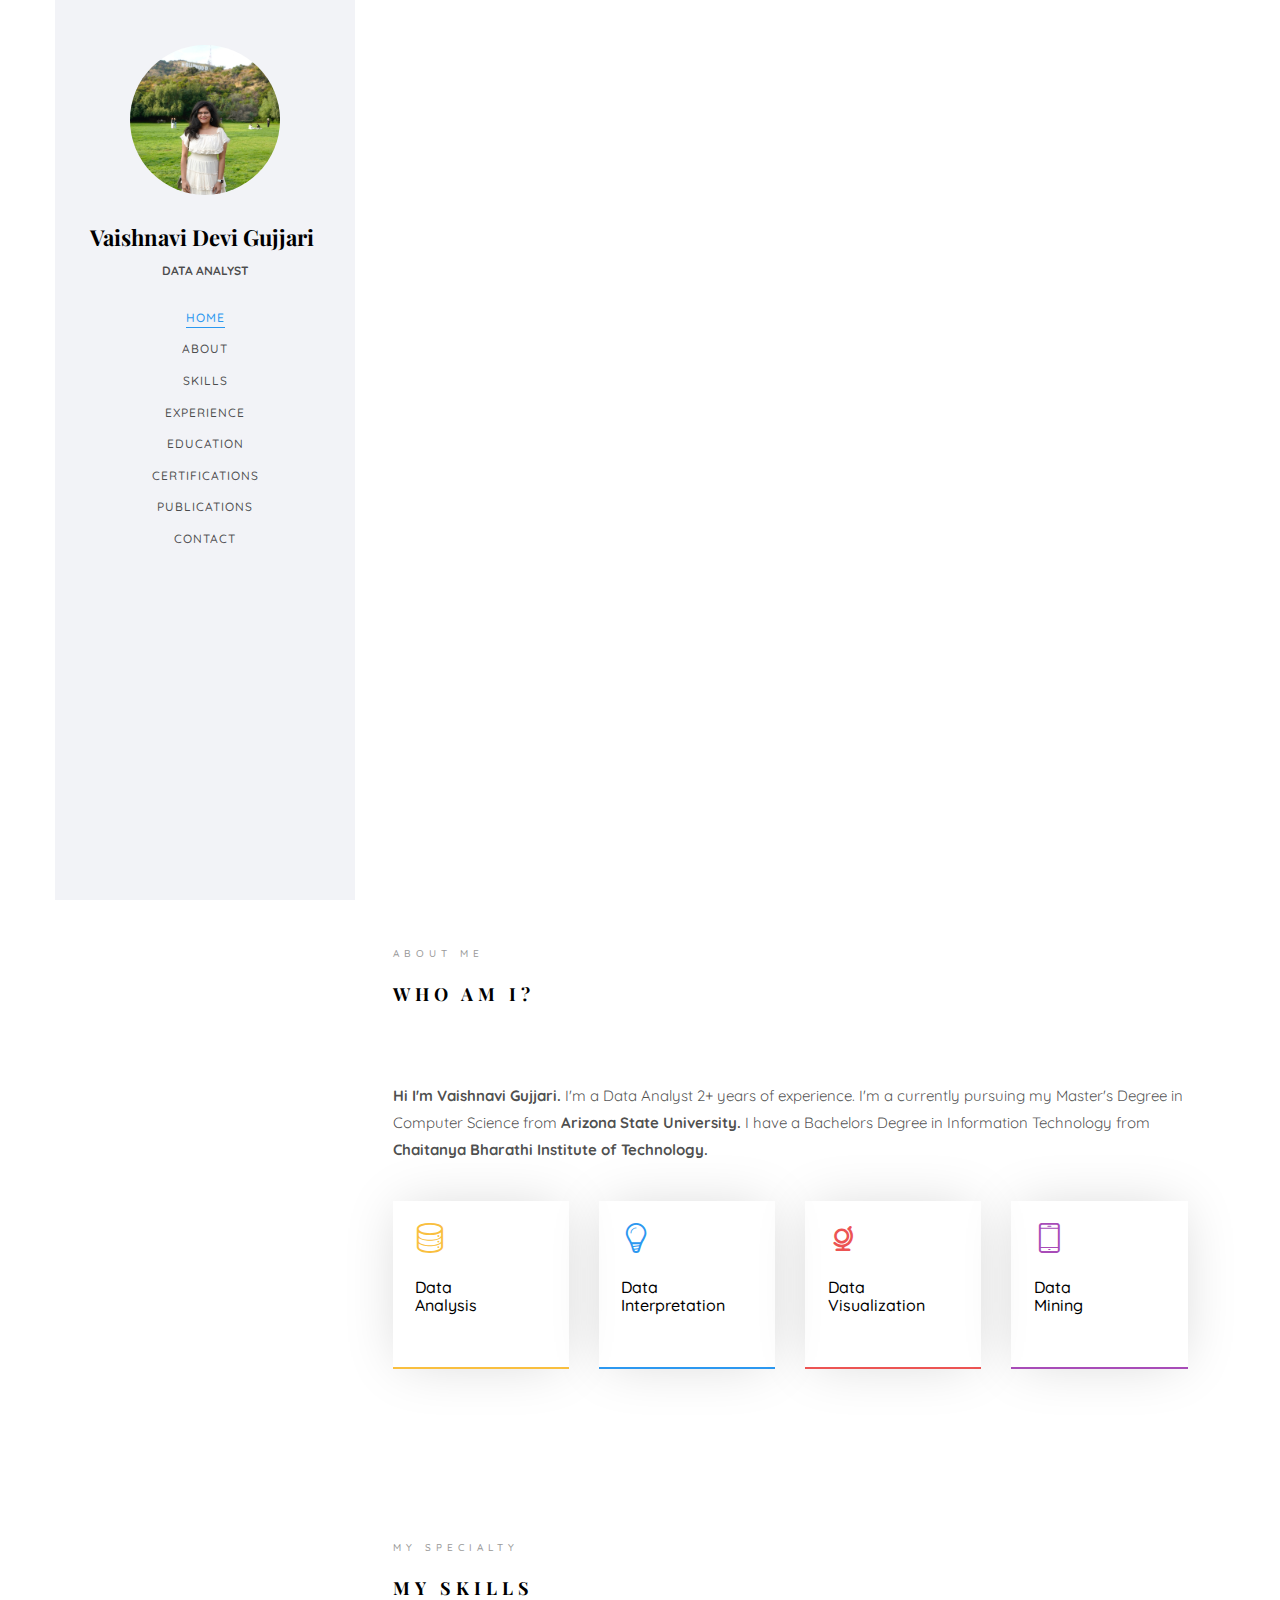
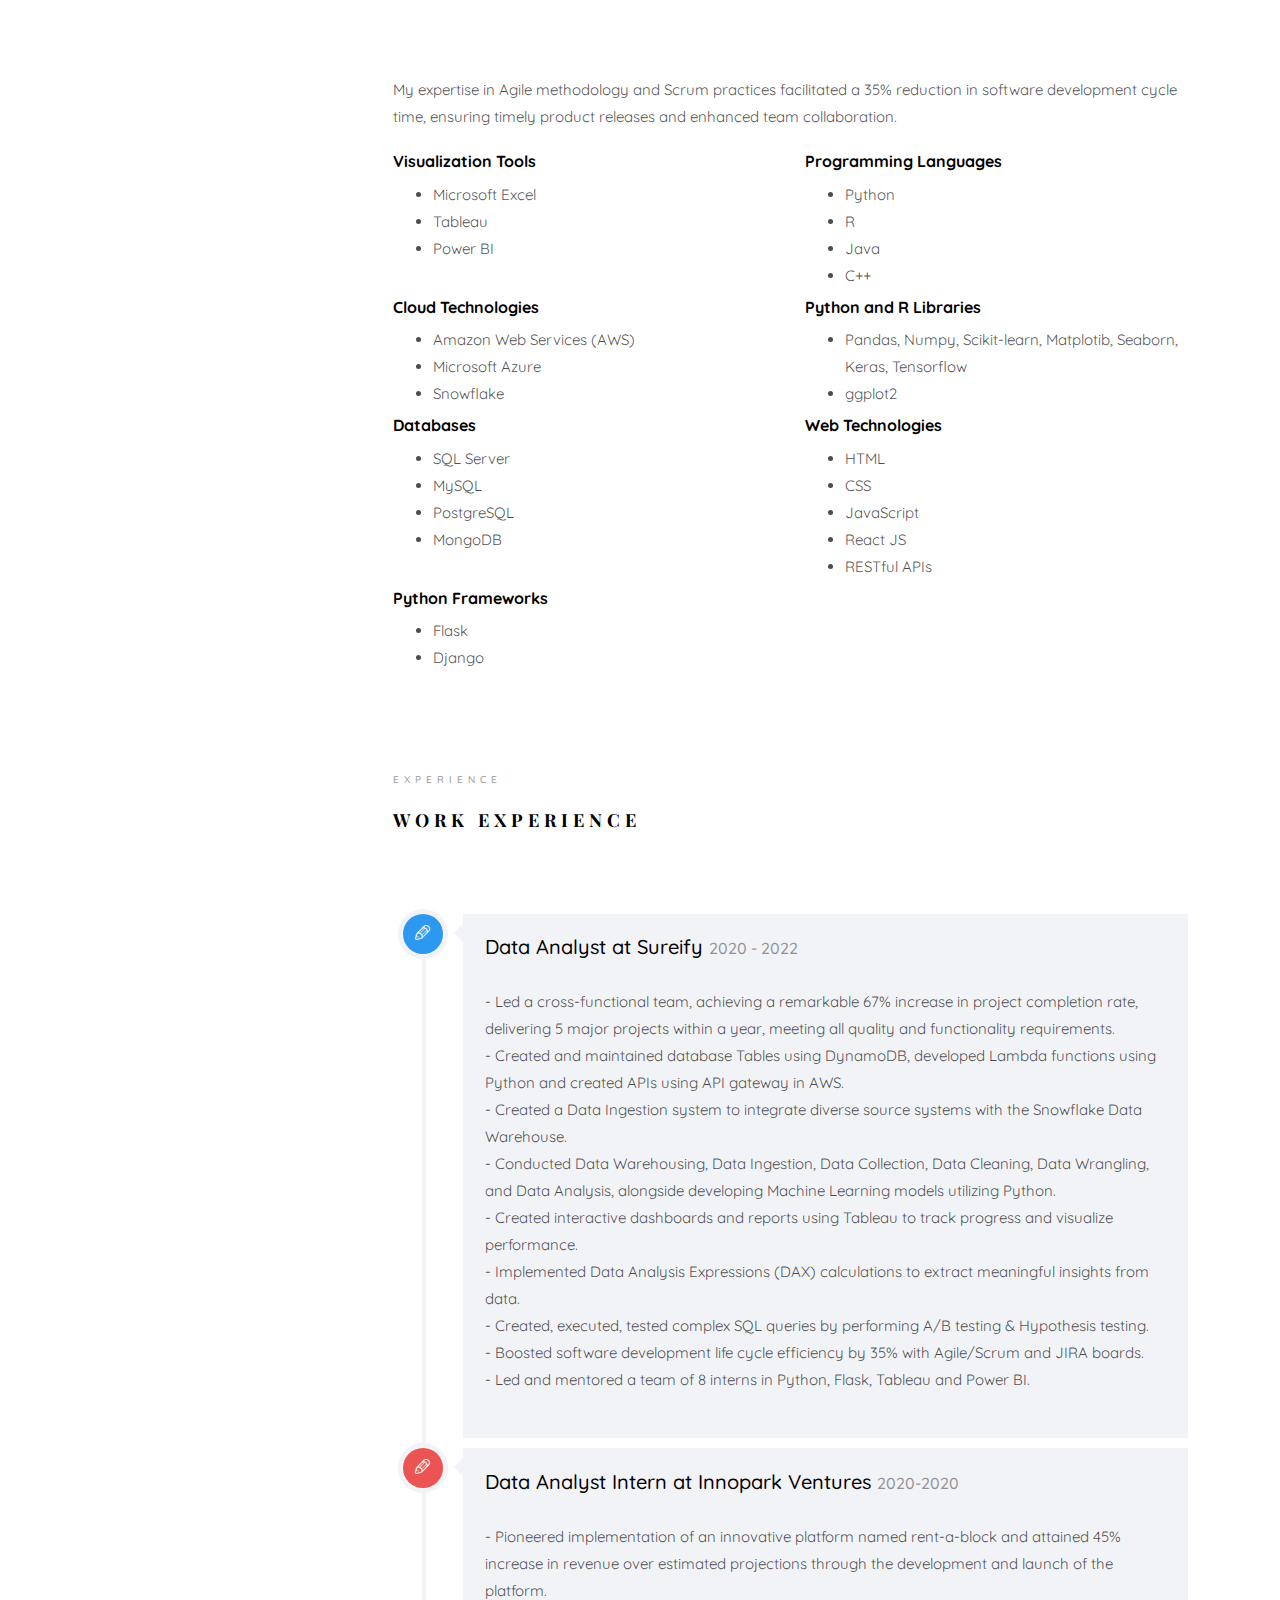
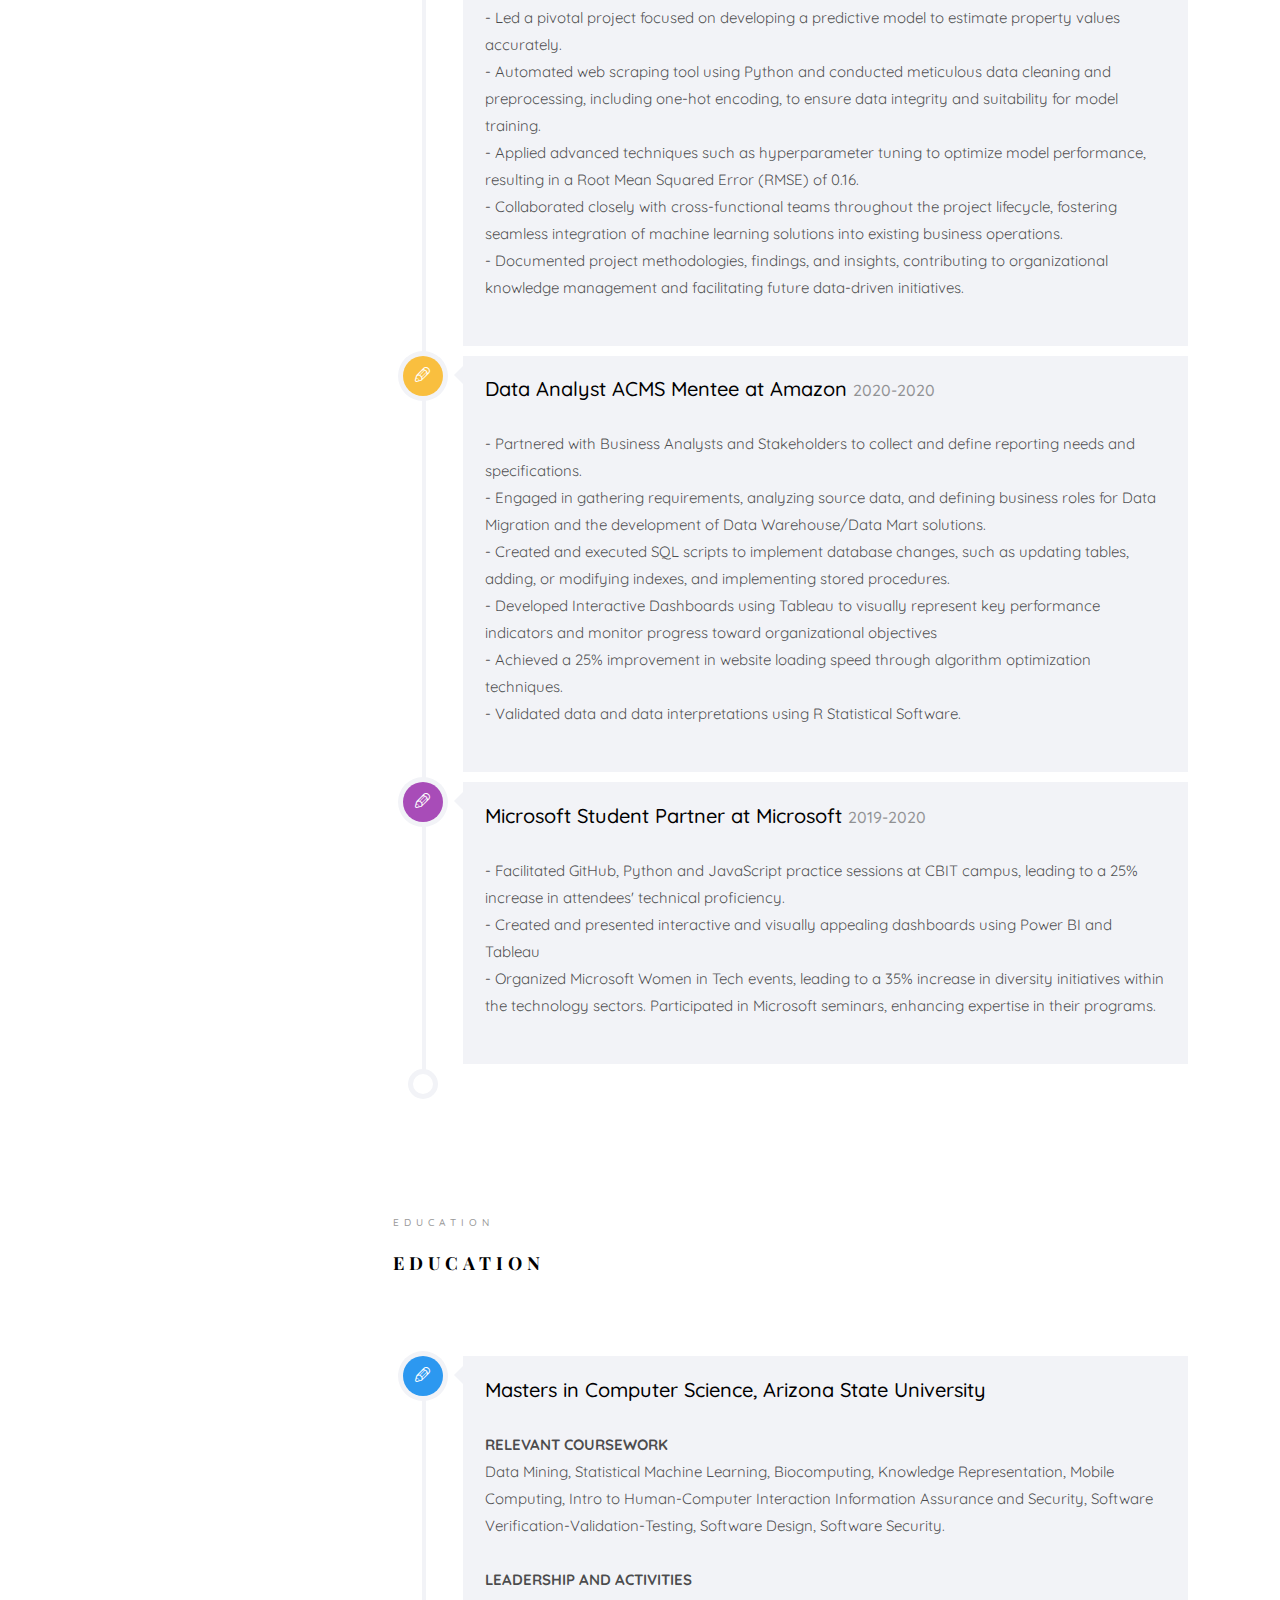
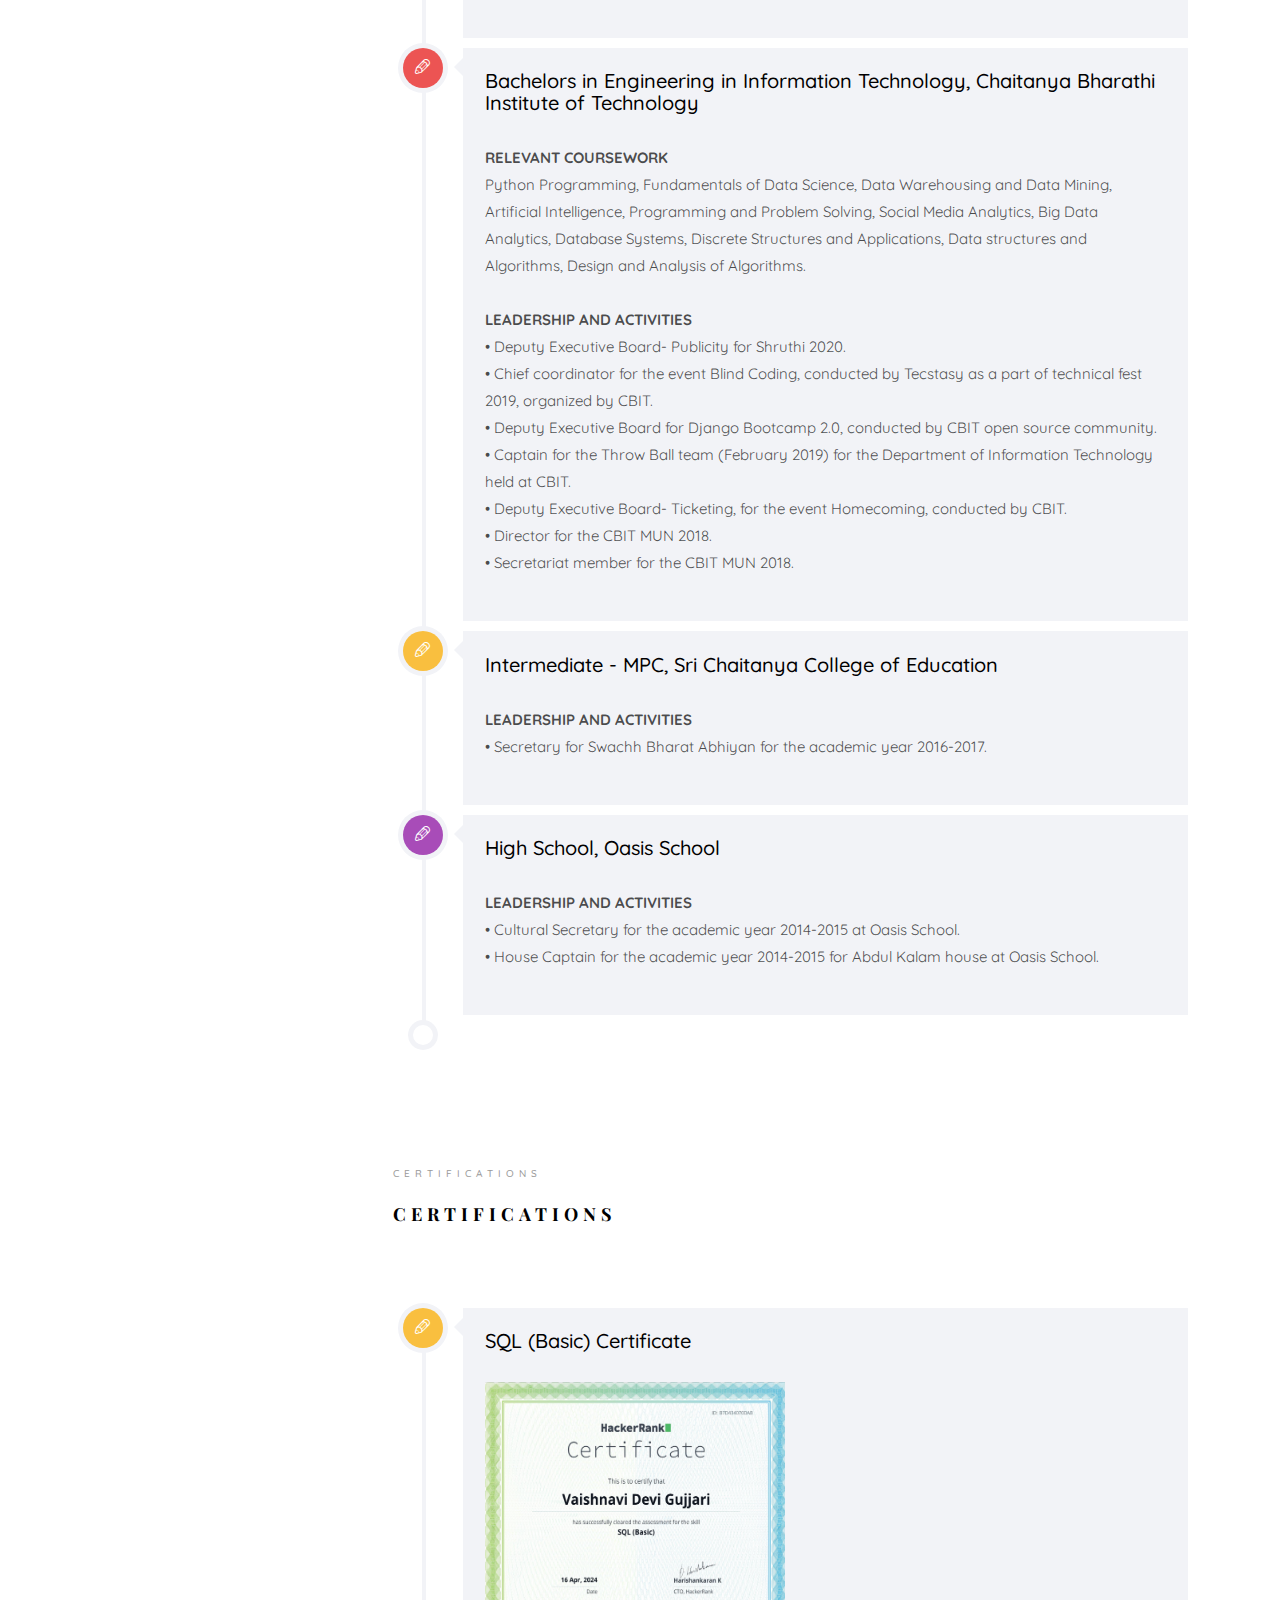
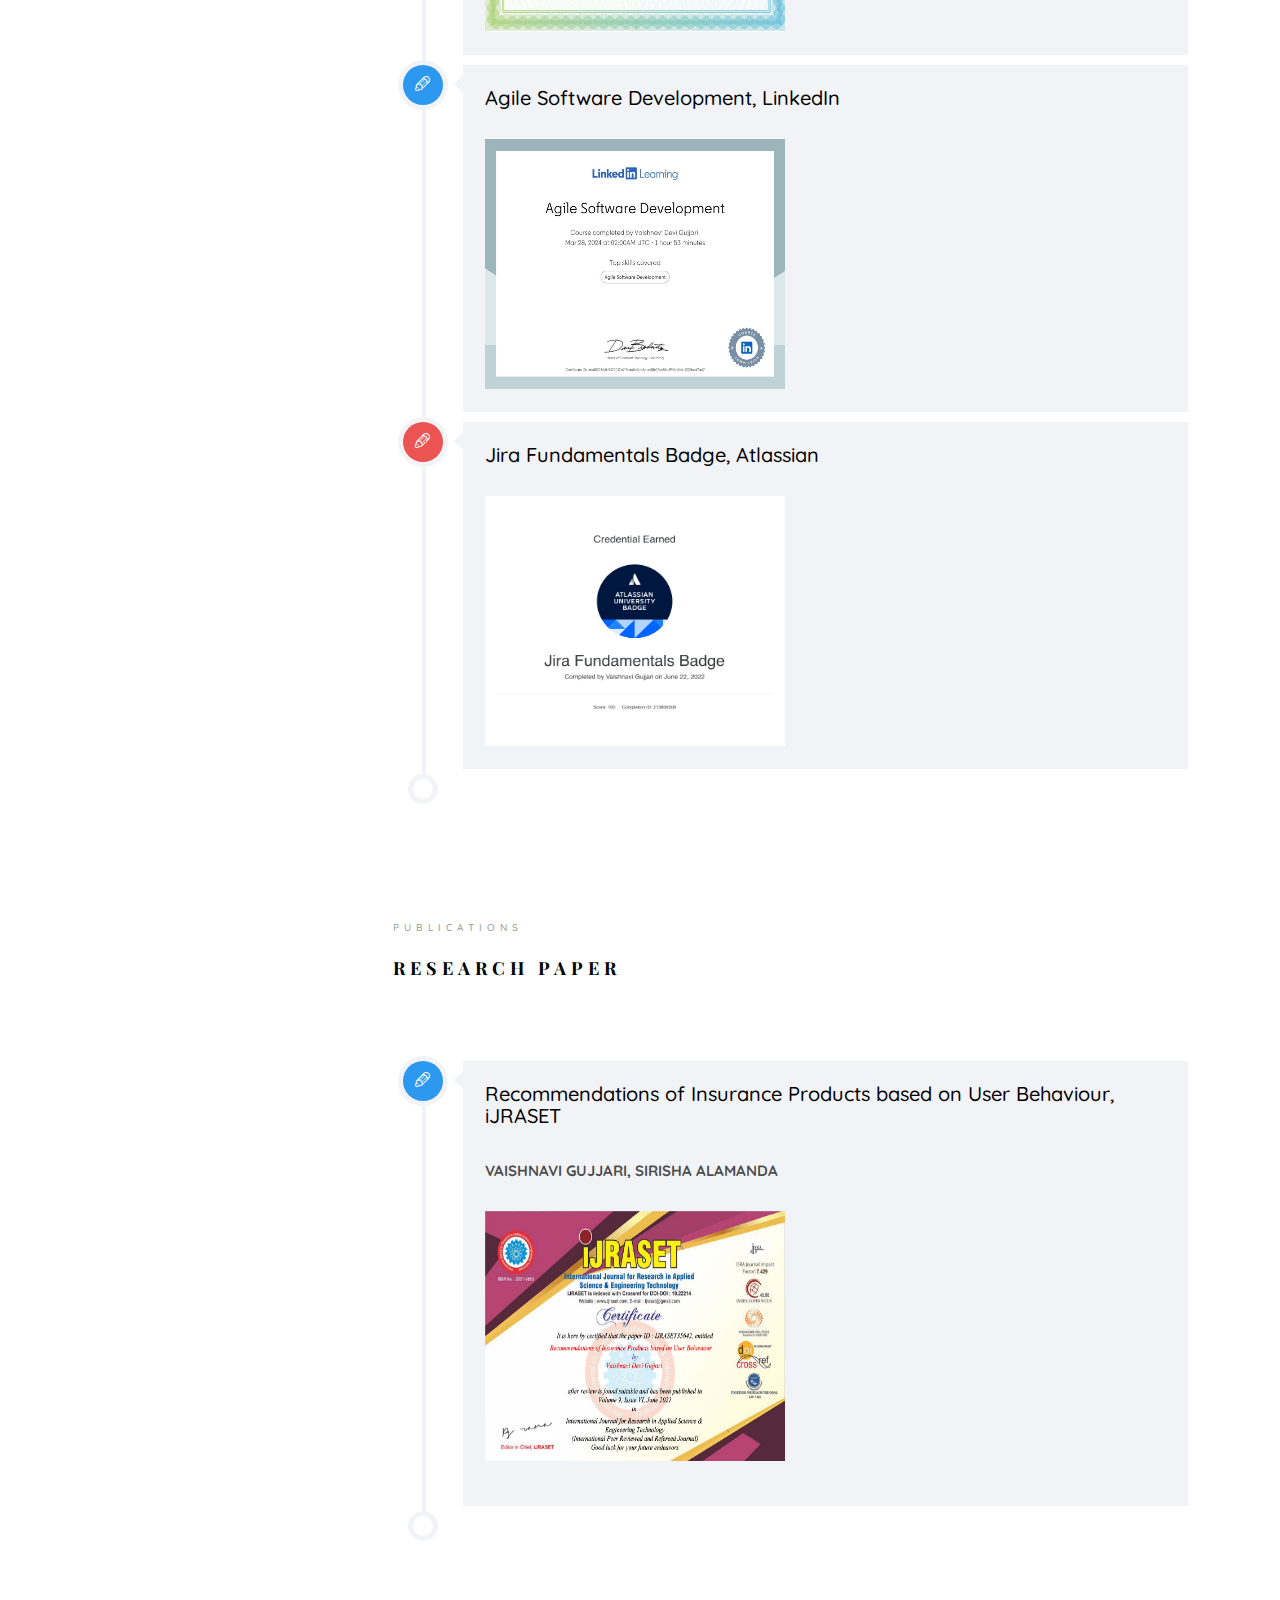
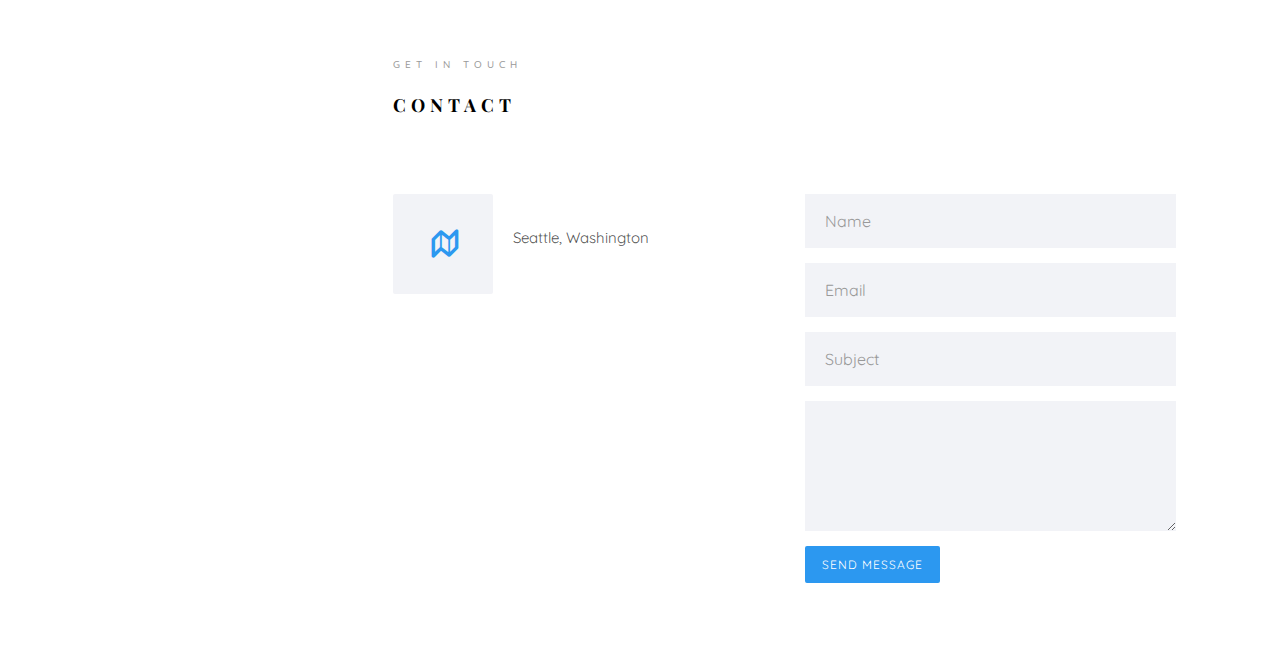
==== commit af70be5c: "changes" ====
--- a/templates/index.html
+++ b/templates/index.html
@@ -131,7 +131,7 @@
 										<span class="heading-meta">About Me</span>
 										<h2 class="colorlib-heading">Who Am I?</h2>
 										<p><strong>Hi I'm Vaishnavi Gujjari.</strong> 
-											I'm a Data Analyst with almost 3 years of experience. I'm a currently pursuing my
+											I'm a Data Analyst 2+ years of experience. I'm a currently pursuing my
 											Master's Degree in Computer Science from <strong>Arizona State University.</strong>
 											I have a Bachelors Degree in Information Technology from 
 											<strong>Chaitanya Bharathi Institute of Technology.</strong>
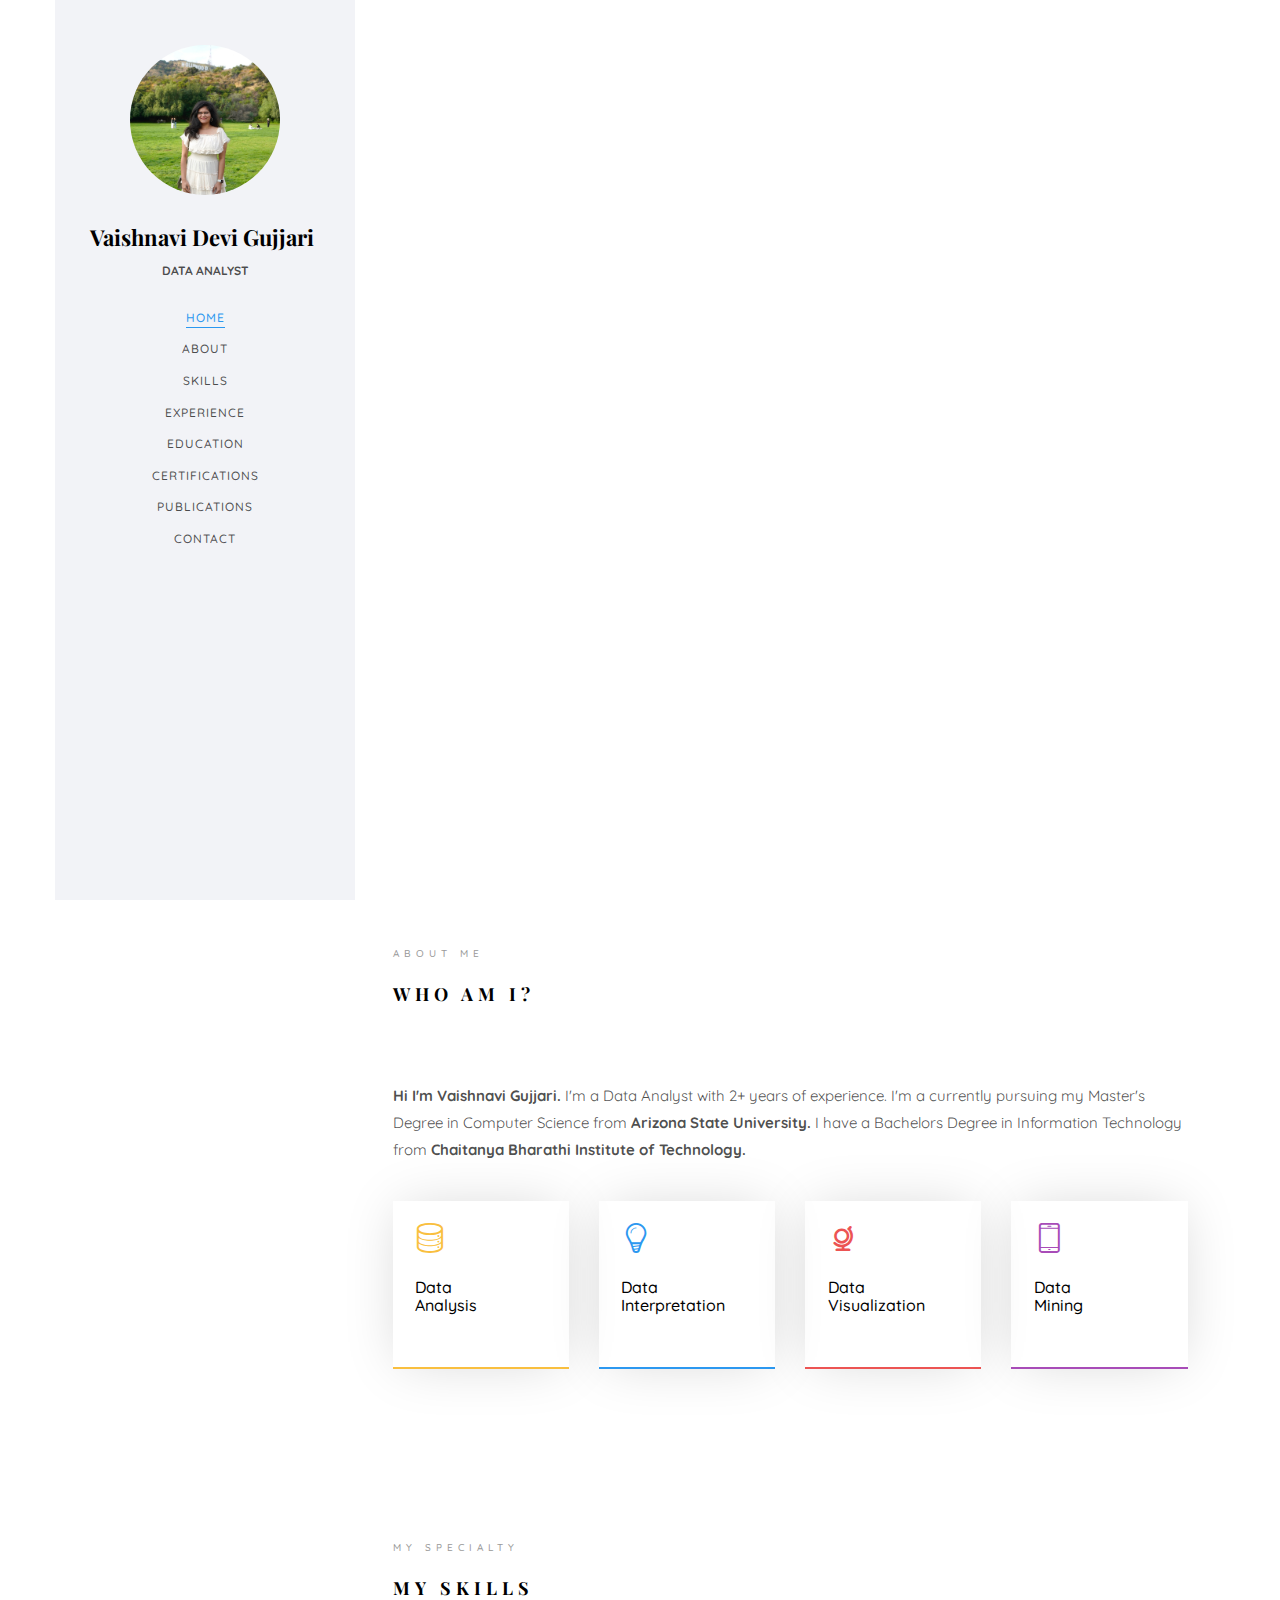
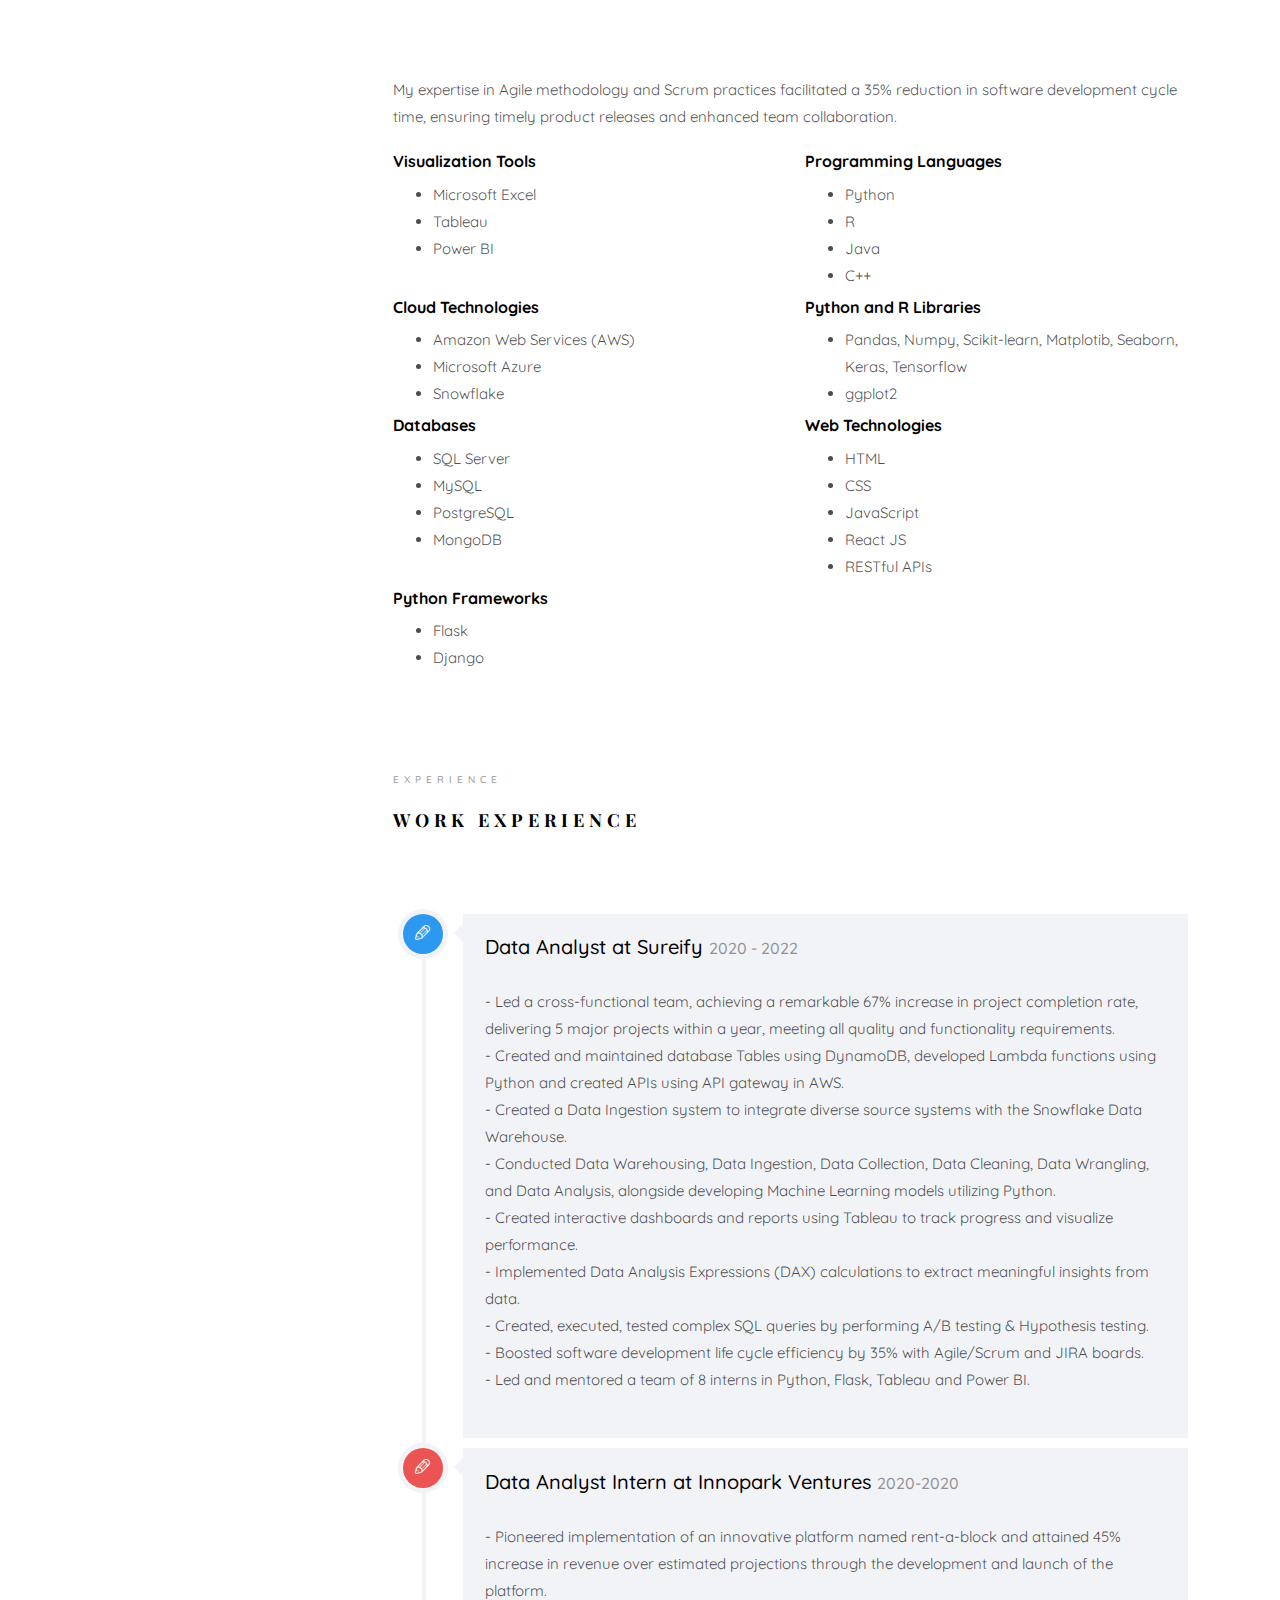
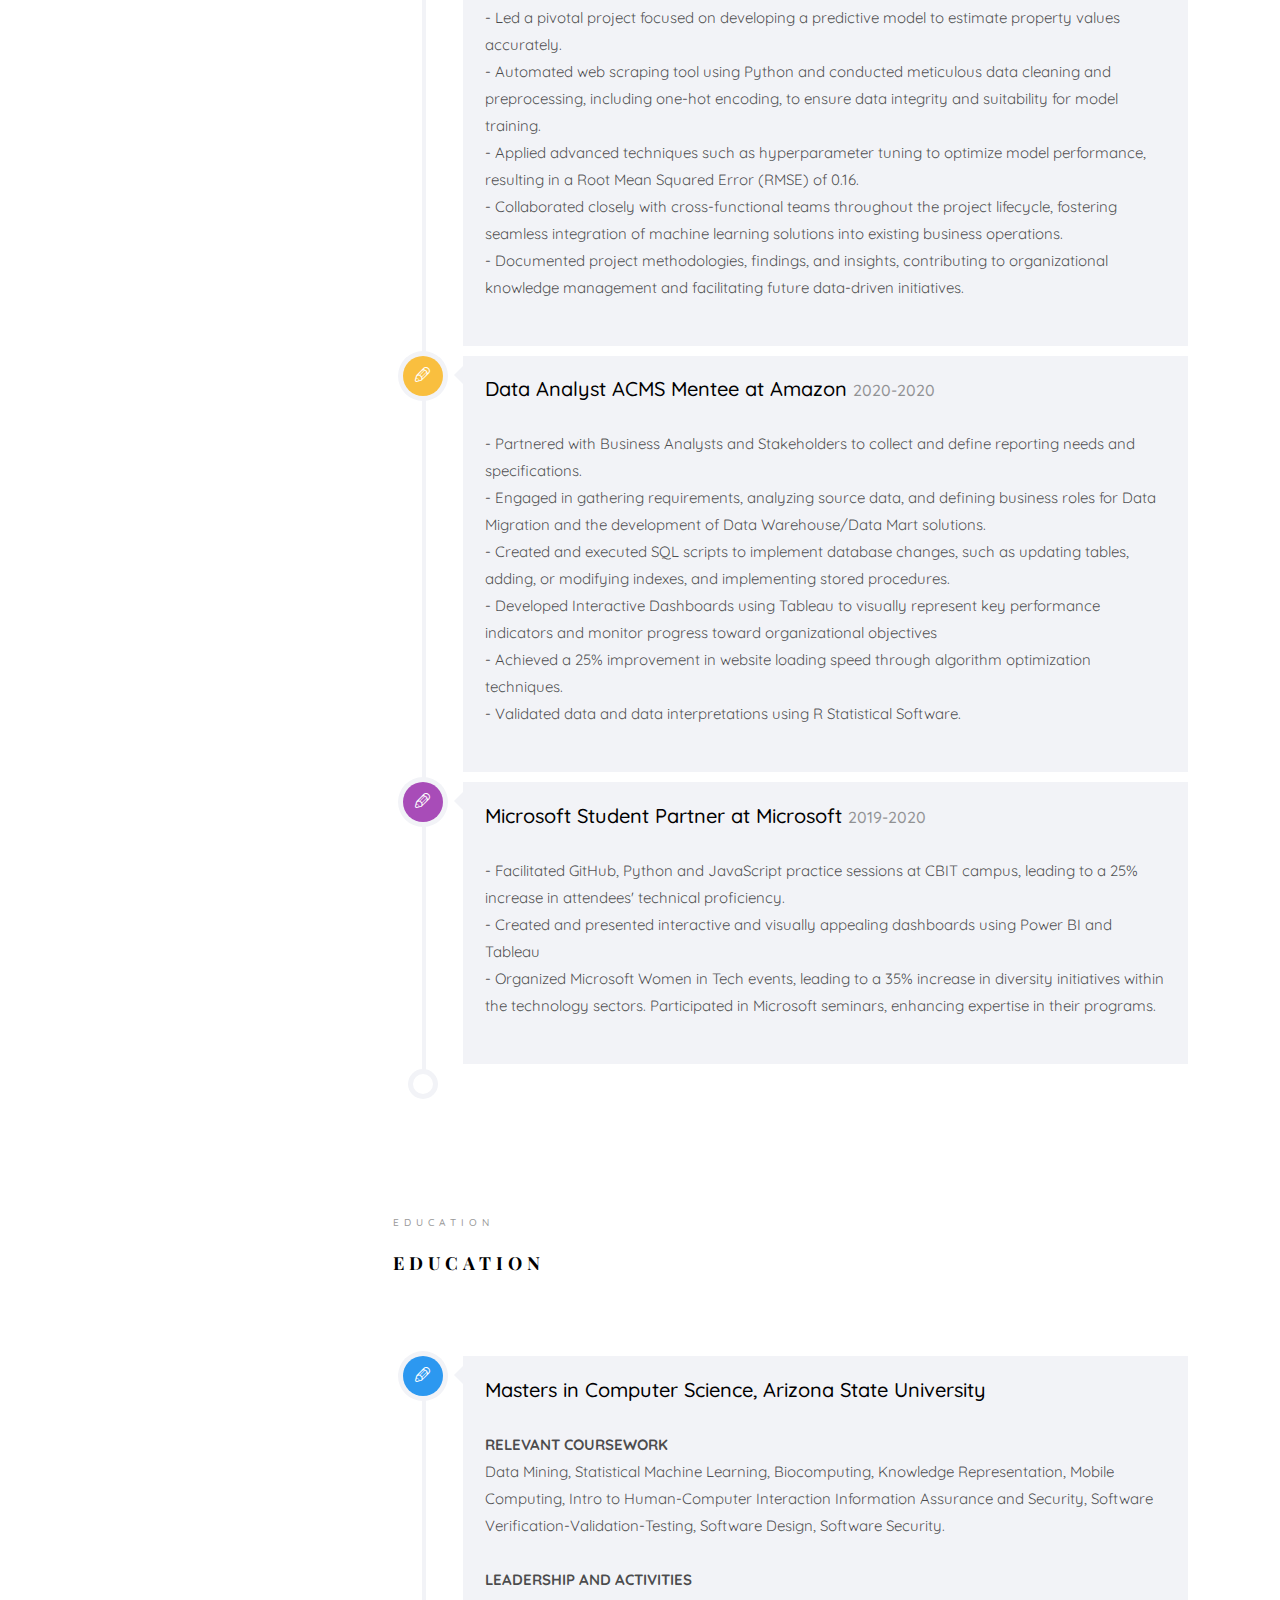
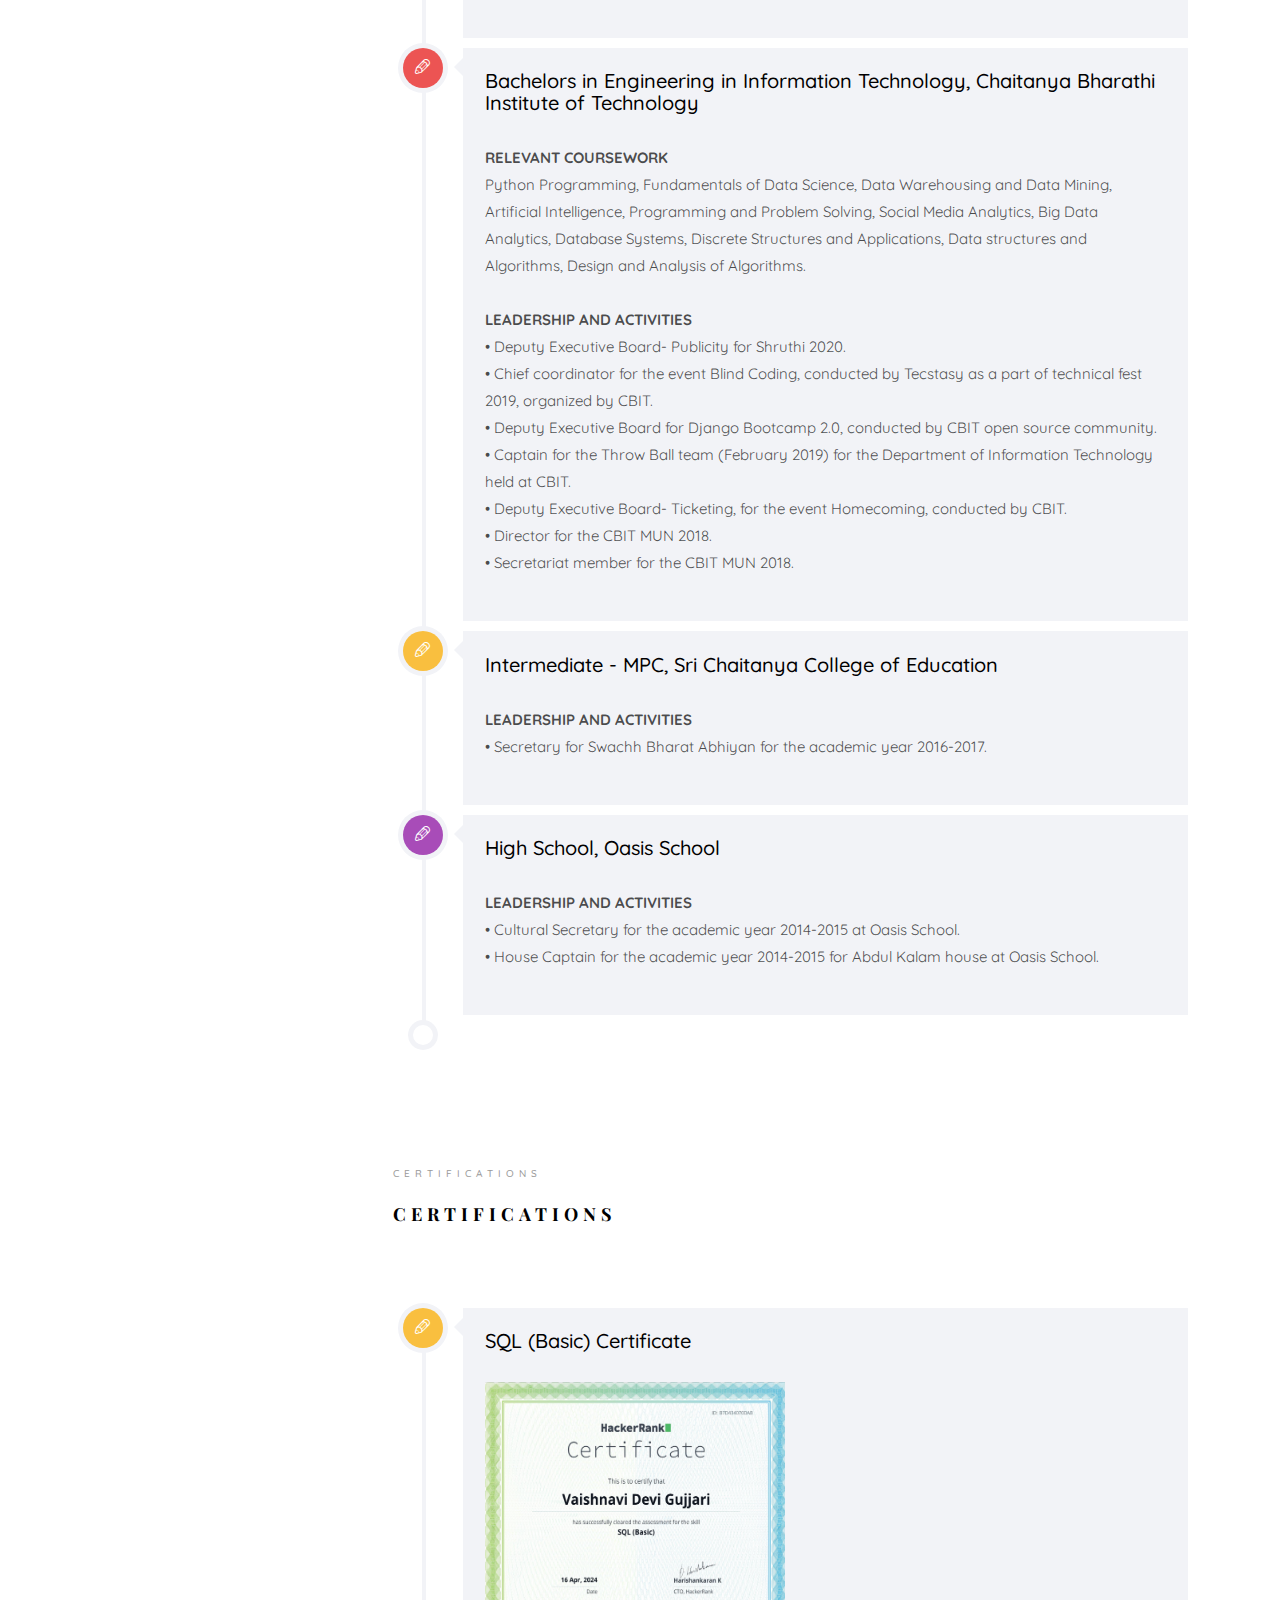
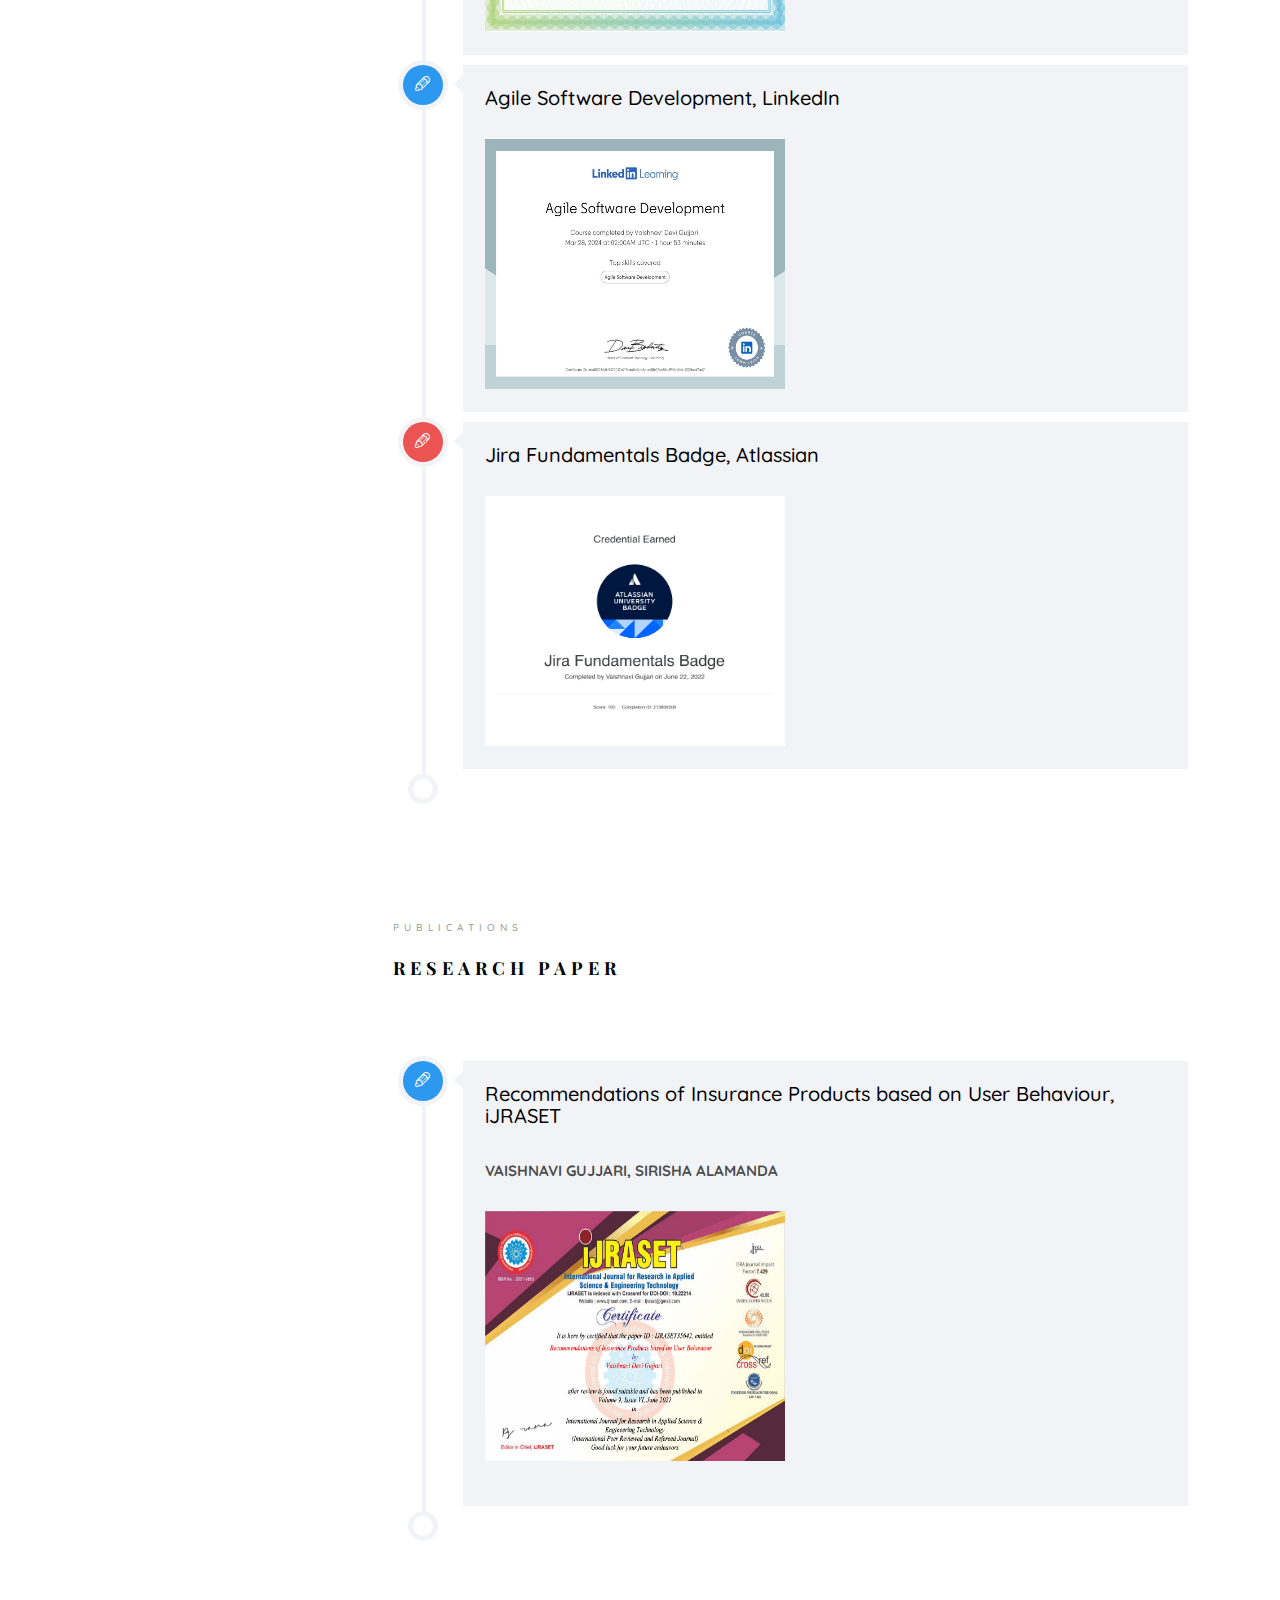
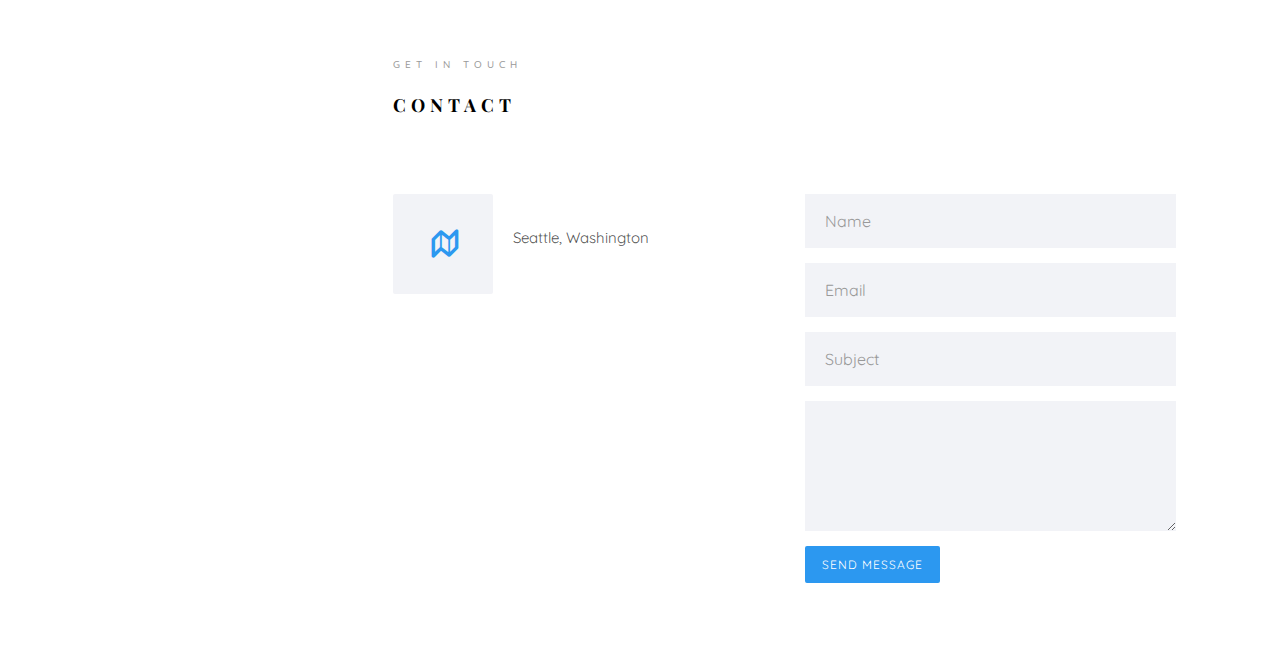
==== commit 0e48322f: "changes" ====
--- a/templates/index.html
+++ b/templates/index.html
@@ -131,7 +131,7 @@
 										<span class="heading-meta">About Me</span>
 										<h2 class="colorlib-heading">Who Am I?</h2>
 										<p><strong>Hi I'm Vaishnavi Gujjari.</strong> 
-											I'm a Data Analyst 2+ years of experience. I'm a currently pursuing my
+											I'm a Data Analyst with 2+ years of experience. I'm a currently pursuing my
 											Master's Degree in Computer Science from <strong>Arizona State University.</strong>
 											I have a Bachelors Degree in Information Technology from 
 											<strong>Chaitanya Bharathi Institute of Technology.</strong>
